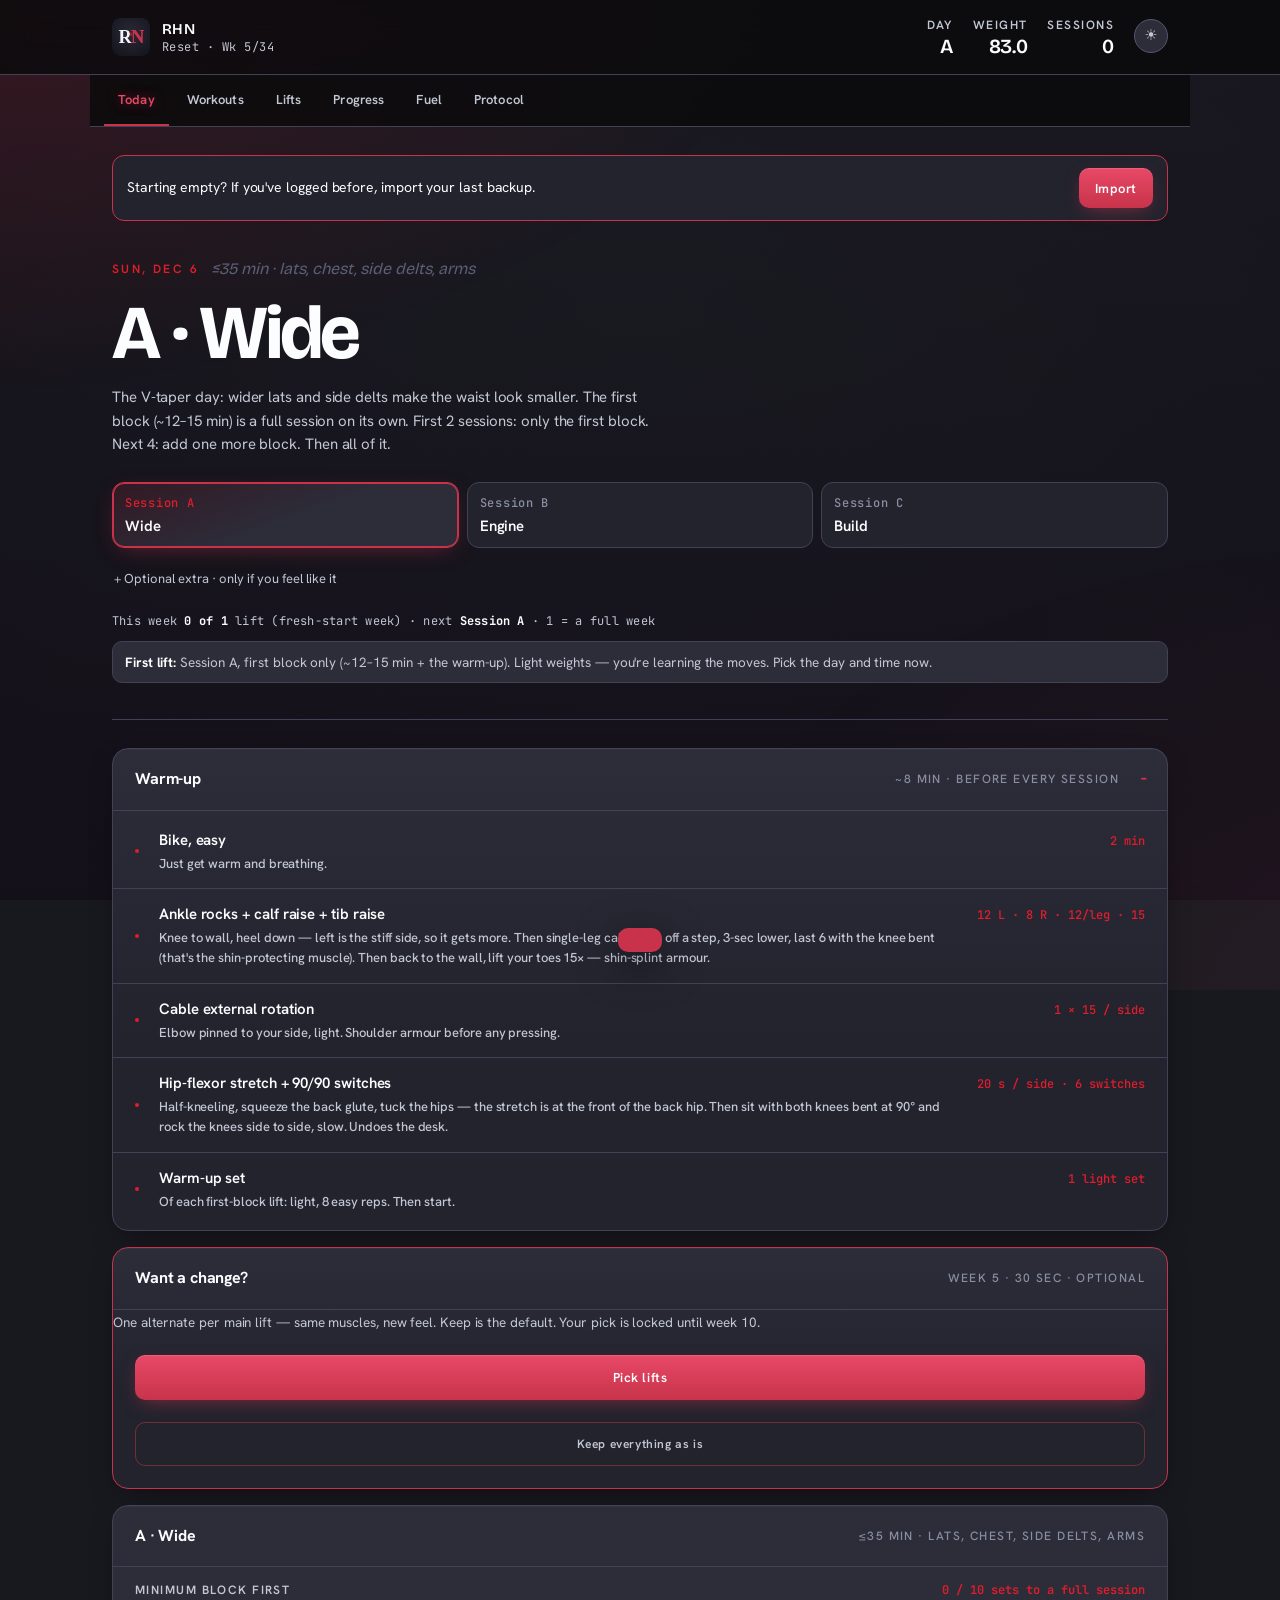
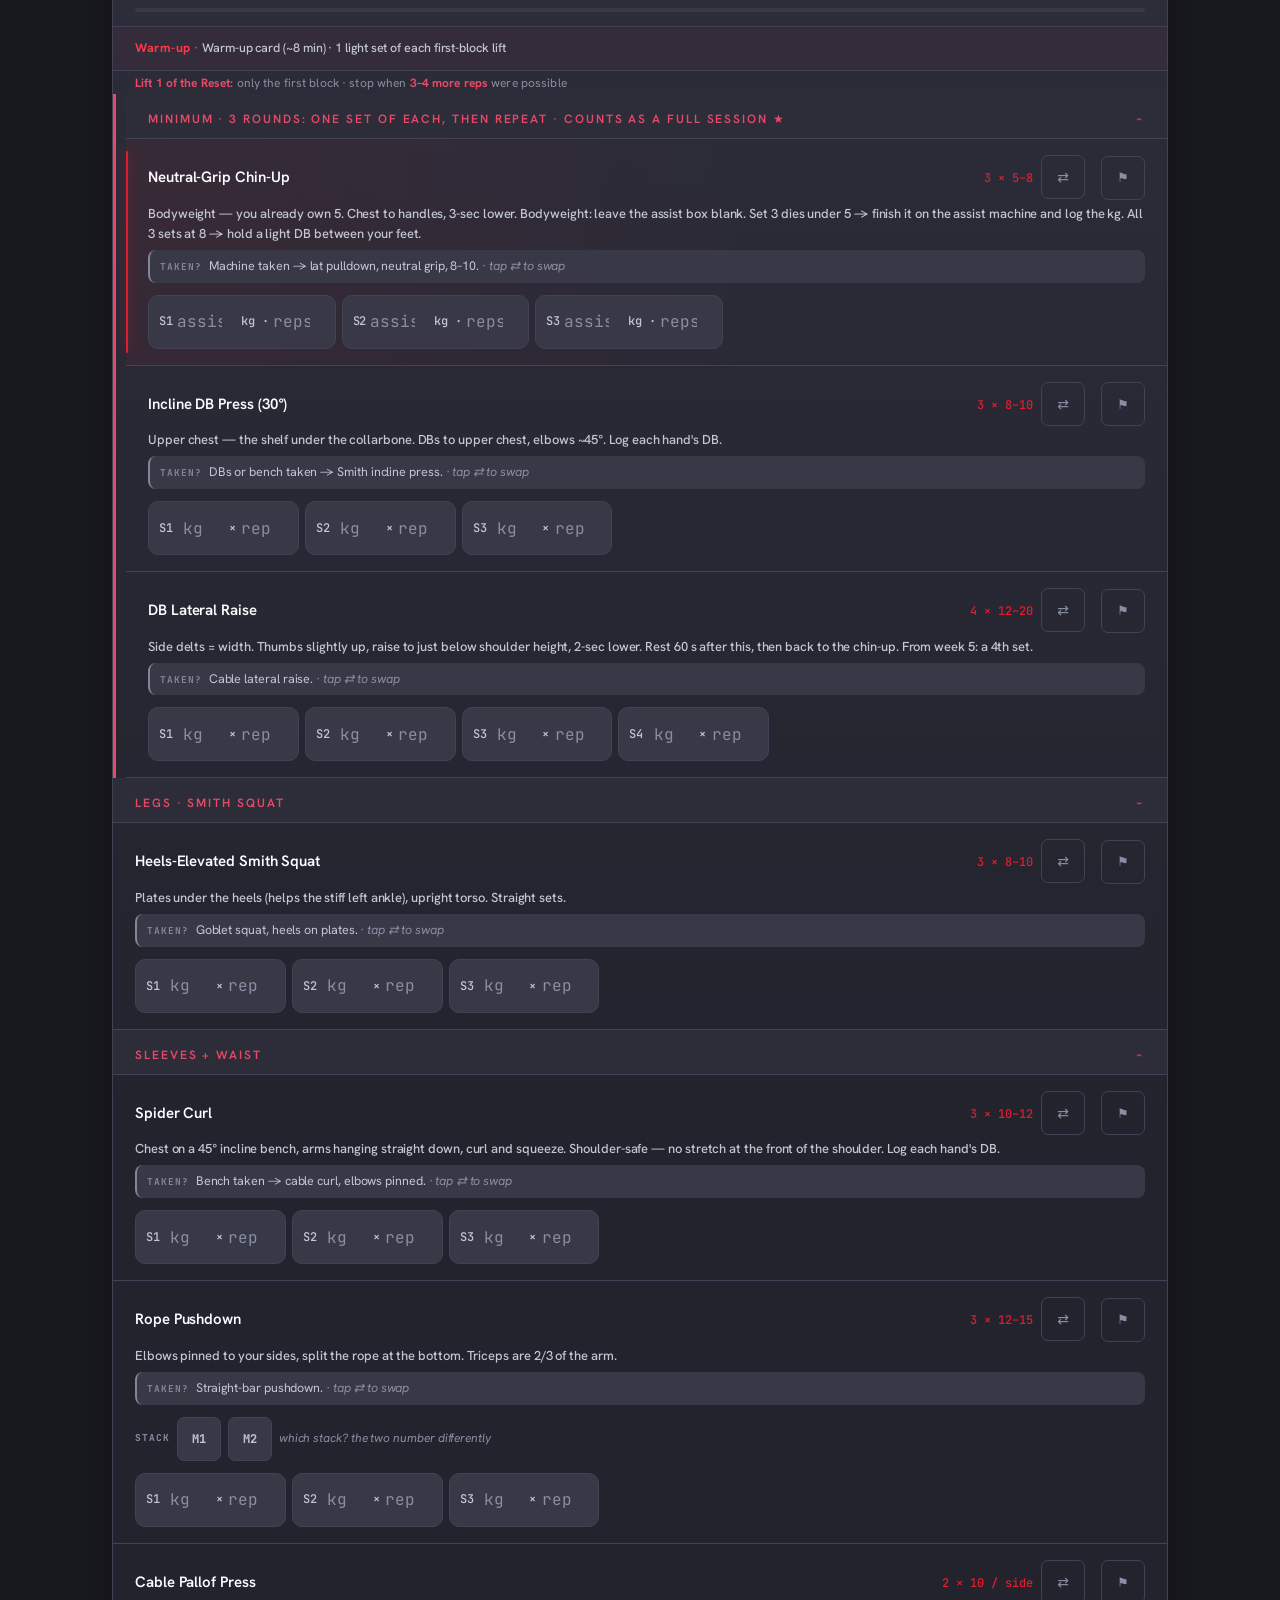
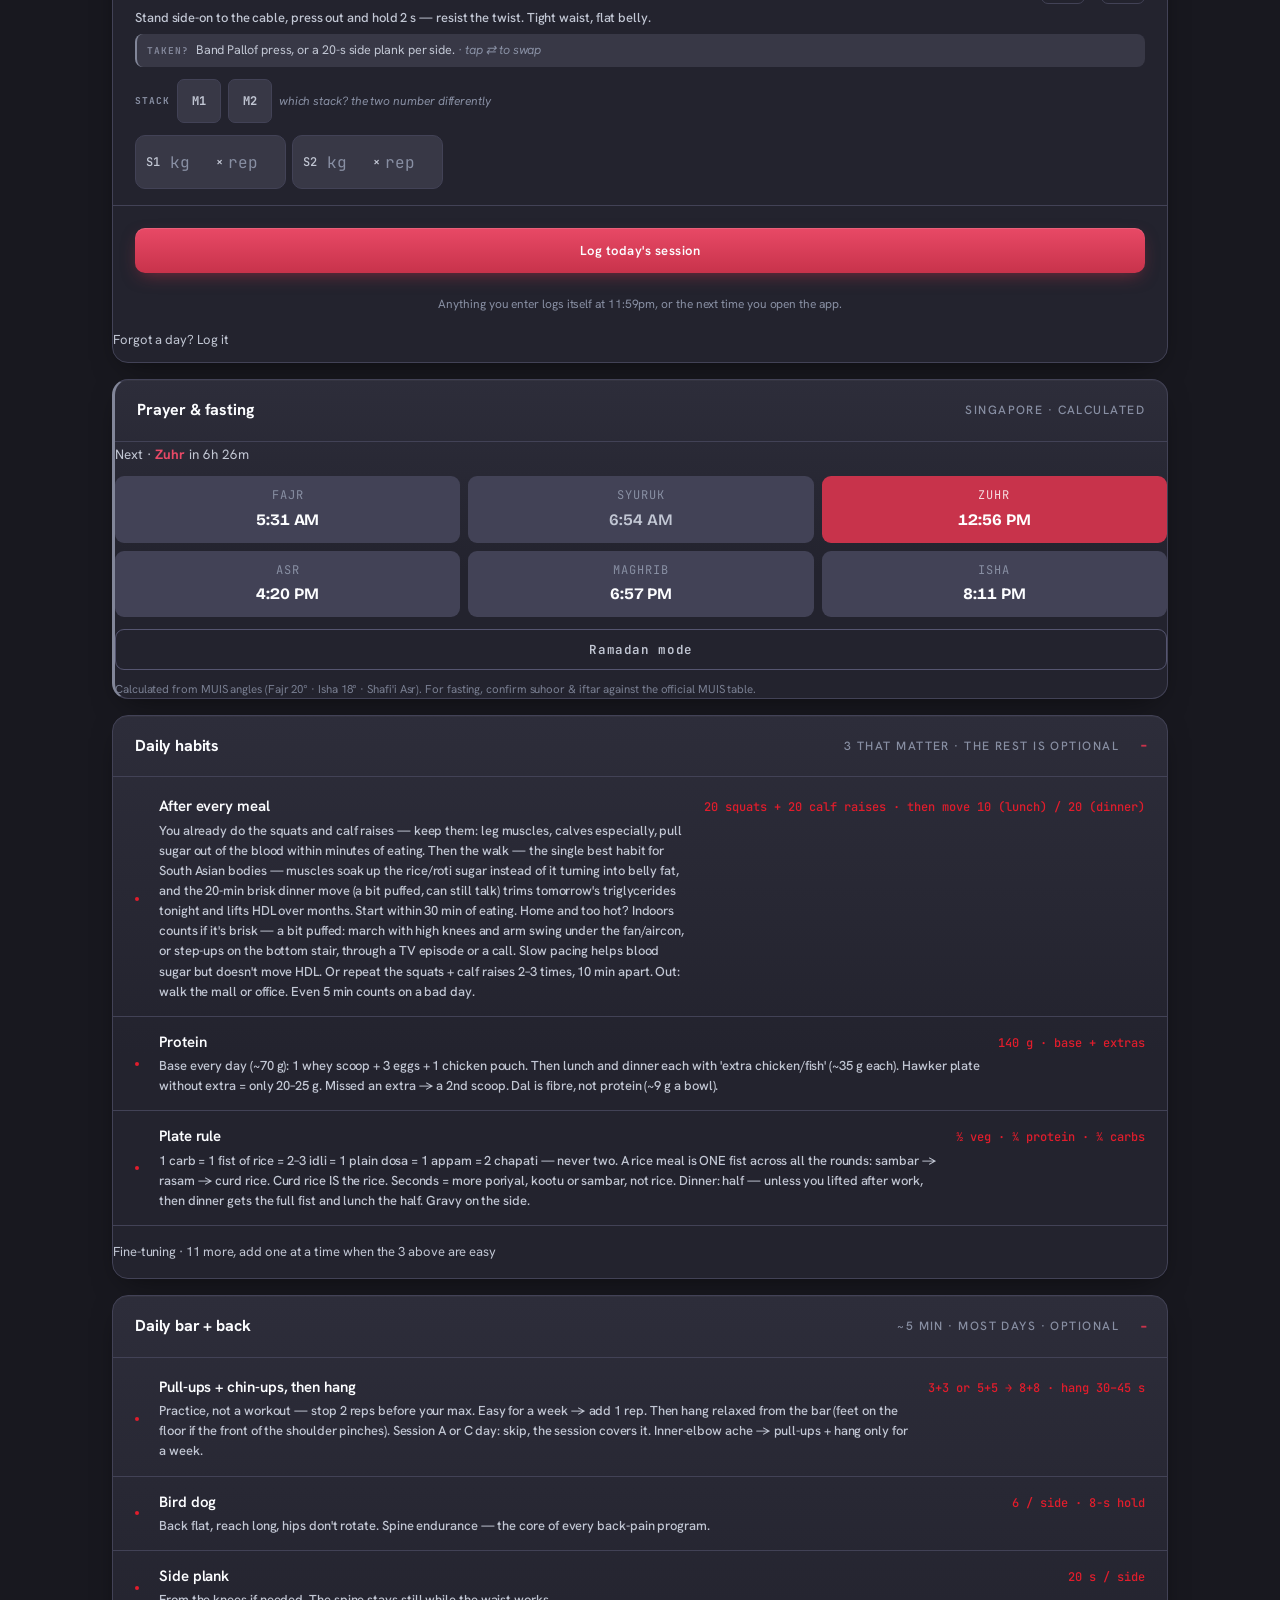
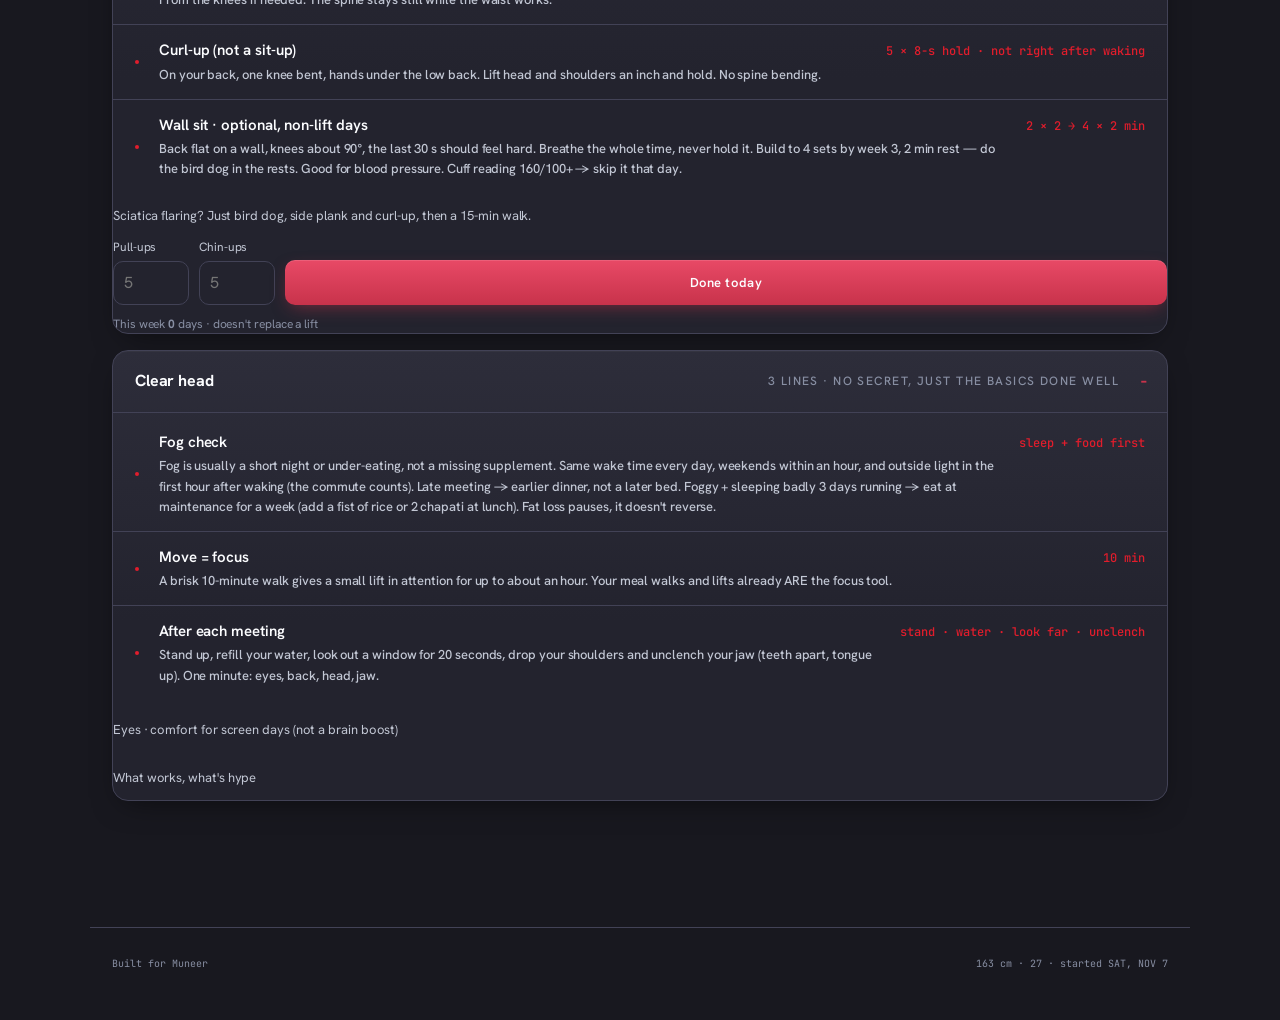
==== index.html @ 3e658482 "Everything open by default, rest timer silent + ±15 fixed, simulated timings - Today: exercise block" ====
<!DOCTYPE html>
<html lang="en">
<head>
<meta charset="UTF-8" />
<meta name="viewport" content="width=device-width, initial-scale=1, viewport-fit=cover" />
<meta http-equiv="Cache-Control" content="no-cache, no-store, must-revalidate" />
<meta http-equiv="Pragma" content="no-cache" />
<meta http-equiv="Expires" content="0" />
<meta name="theme-color" content="#18181F" />
<title>RHN Protocol · Muneer</title>
<link rel="preconnect" href="https://fonts.googleapis.com">
<link rel="preconnect" href="https://fonts.gstatic.com" crossorigin>
<link href="https://fonts.googleapis.com/css2?family=Bricolage+Grotesque:opsz,wght@12..96,400;12..96,500;12..96,600;12..96,700;12..96,800&family=Hanken+Grotesk:wght@400;500;600;700;800&family=JetBrains+Mono:wght@400;500;600&display=swap" rel="stylesheet" media="print" onload="this.media='all'">
<link rel="manifest" href="manifest.webmanifest" />
<link rel="icon" href="icon.svg" type="image/svg+xml" />
<link rel="apple-touch-icon" href="icon.svg" />
<meta name="apple-mobile-web-app-capable" content="yes" />
<meta name="apple-mobile-web-app-status-bar-style" content="black-translucent" />
<meta name="apple-mobile-web-app-title" content="RHN" />
<link rel="stylesheet" href="styles.css?v=62" />
</head>
<body>
<header class="topbar">
  <div class="topbar-inner">
    <div class="logo">
      <img src="icon.svg" alt="RHN" class="logo-icon" />
      <div class="logo-text">
        <span class="logo-mark">RHN Protocol</span>
        <span class="logo-sub">Wk <span id="currentWeek">1</span>/26</span>
      </div>
    </div>
    <div class="header-stats">
      <div class="stat"><span class="stat-label">Day</span><span class="stat-value" id="dayBadge">—</span></div>
      <div class="stat"><span class="stat-label">Weight</span><span class="stat-value" id="weightBadge">83.0</span></div>
      <div class="stat"><span class="stat-label" id="streakLabel">Streak</span><span class="stat-value" id="streakBadge">0</span></div>
      <button class="theme-toggle" id="themeToggle" type="button" aria-label="Toggle light/dark"></button>
    </div>
  </div>
</header>

<nav class="tabs">
  <button class="tab active" data-tab="today">Today</button>
  <button class="tab" data-tab="workouts">Workouts</button>
  <button class="tab" data-tab="lifts">Lifts</button>
  <button class="tab" data-tab="progress">Progress</button>
  <button class="tab" data-tab="nutrition">Fuel</button>
  <button class="tab" data-tab="protocol">Protocol</button>
</nav>

<main id="app">
  <!-- TODAY -->
  <section class="view active" id="view-today">
    <div class="mode-banner" id="modeBanner" hidden></div>
    <div class="backup-banner" id="backupBanner" hidden>
      <span class="backup-banner-text" id="backupBannerText">No backup this week — your logs live only on this phone.</span>
      <button type="button" class="btn-primary backup-banner-btn" id="backupBannerBtn">Export</button>
    </div>
    <div class="program-switcher">
      <button class="prog-btn" data-program="reset" title="Reset · 2 lifts a week · waist 94 → 82">Reset</button>
      <button class="prog-btn active" data-program="rhn" title="RHN Protocol · 16-week recomp">RHN</button>
      <button class="prog-btn" data-program="oman" title="Oman prep · 5-week mountain training">Oman</button>
    </div>
    <div class="hero">
      <div class="hero-meta">
        <span class="hero-eyebrow" id="todayDate">--</span>
        <span class="hero-tag" id="todayTag">Show up</span>
      </div>
      <h1 class="hero-title" id="todayTitle">Today's session</h1>
      <p class="hero-sub" id="todaySub">Pick what fits your week. Don't stack delts back-to-back.</p>
      <div class="day-picker" id="dayPicker"></div>
      <div class="week-status" id="weekStatus"></div>
      <div class="escape-links">
        <button class="mvs-link" id="mvsLink">Gym packed or wrecked? Log a 20-min minimum session →</button>
        <button class="mvs-link spidey-link" id="spideyLink">🕷 No gym or wiped out? Do the Spidey session →</button>
      </div>
    </div>

    <section class="card readiness-card" id="readinessCard" hidden></section>

    <section class="card card-collapsible">
      <header class="card-header">
        <h2><span class="num">01</span>Warm-up</h2>
        <span class="card-meta">~8 min · before every session</span>
        <span class="card-toggle" aria-hidden="true"></span>
      </header>
      <div id="ritualList" class="info-list"></div>
    </section>

    <section class="card card-collapsible collapsed">
      <header class="card-header">
        <h2><span class="num">01b</span>Mobility reset</h2>
        <span class="card-meta">Optional · when you have 5 min</span>
        <span class="card-toggle" aria-hidden="true"></span>
      </header>
      <div id="resetList" class="info-list"></div>
    </section>

    <section class="card" id="workoutCard" hidden>
      <header class="card-header">
        <h2><span class="num">02</span><span id="workoutTitle">Session</span></h2>
        <span class="card-meta" id="workoutSubtitle"></span>
      </header>
      <div class="session-progress" id="sessionProgress" hidden>
        <div class="session-progress-row">
          <span class="session-progress-label" id="sessionProgressLabel">Today</span>
          <span class="session-progress-stat" id="sessionProgressStat">0 / 0</span>
        </div>
        <div class="session-progress-bar"><div class="session-progress-fill" id="sessionProgressFill" style="width:0%"></div></div>
      </div>
      <div class="workout-warmup" id="workoutWarmup" hidden></div>
      <div class="workout-gated-note" id="workoutGatedNote" hidden></div>
      <div class="workout-cue">Working sets · stop <strong>1–2 reps shy of failure</strong> · slow 3-sec lower on isolation</div>
      <div id="exerciseList" class="exercises"></div>
      <button class="btn-primary" id="finishWorkoutBtn">Log today's session</button>
      <div class="autolog-note">Anything you enter logs itself at 11:59pm, or the next time you open the app.</div>
      <details class="finetune backfill"><summary>Forgot a day? Log it</summary>
        <div class="db-log">
          <label>Date<input type="date" id="backfillDate"></label>
          <button type="button" class="btn-secondary" id="backfillBtn">Log this session for that day</button>
        </div>
      </details>
      <button class="btn-ghost" id="clearTodayBtn" hidden>Clear today's log for this workout</button>
    </section>

    <section class="card card-collapsible">
      <header class="card-header">
        <h2><span class="num">03</span>Stamina protocol</h2>
        <span class="card-meta">2 min AM · 4 min PM</span>
        <span class="card-toggle" aria-hidden="true"></span>
      </header>
      <div id="staminaList" class="info-list"></div>
    </section>

    <section class="card card-collapsible">
      <header class="card-header">
        <h2><span class="num">04</span>Daily non-negotiables</h2>
        <span class="card-meta">Every day</span>
        <span class="card-toggle" aria-hidden="true"></span>
      </header>
      <div id="dailyList" class="info-list"></div>
    </section>

    <section class="card card-collapsible collapsed">
      <header class="card-header">
        <h2><span class="num">05</span>Office day · covert</h2>
        <span class="card-meta">Invisible · toilet trips + desk</span>
        <span class="card-toggle" aria-hidden="true"></span>
      </header>
      <div class="office-rotator" id="officeRotator"></div>
      <div class="block-title">Toilet-trip stations · one per trip</div>
      <div id="officeTripList" class="info-list"></div>
      <div class="block-title">Invisible at the desk</div>
      <div id="officeDeskList" class="info-list"></div>
    </section>

    <section class="card prayer-card" id="prayerCard"></section>
  </section>

  <!-- WORKOUTS -->
  <section class="view" id="view-workouts">
    <div class="hero">
      <span class="hero-eyebrow">Four sessions</span>
      <h1 class="hero-title">The split</h1>
      <p class="hero-sub">Don't train the same group two days in a row. Alternate upper / lower. Miss a day, skip it.</p>
    </div>
    <section class="card">
      <header class="card-header">
        <h2><span class="num">+</span>Plate calculator</h2>
        <span class="card-meta">Per side · kg plates</span>
      </header>
      <div class="plate-input">
        <input type="number" step="2.5" id="plateTarget" placeholder="60" inputmode="decimal" />
        <span class="unit">kg total</span>
        <select id="plateBar">
          <option value="20">20 bar</option>
          <option value="15">15 bar</option>
          <option value="10">10 bar</option>
          <option value="0">no bar (×2)</option>
        </select>
      </div>
      <div class="plate-result" id="plateResult"></div>
    </section>
    <div id="workoutsAll"></div>
  </section>

  <!-- LIFTS · progression analysis -->
  <section class="view" id="view-lifts">
    <div class="hero">
      <span class="hero-eyebrow">Progression</span>
      <h1 class="hero-title">Lifts</h1>
      <p class="hero-sub">Every exercise you've logged — first session vs now, trend, and best ever.</p>
    </div>

    <section class="card">
      <header class="card-header">
        <h2><span class="num">01</span>Overview</h2>
        <span class="card-meta">All time</span>
      </header>
      <div class="targets" id="liftsOverview"></div>
    </section>

    <section class="card">
      <header class="card-header">
        <h2><span class="num">02</span>Exercise progression</h2>
        <span class="card-meta">Tap to expand</span>
      </header>
      <div id="liftsList"></div>
    </section>
  </section>

  <!-- PROGRESS -->
  <section class="view" id="view-progress">
    <div class="hero">
      <span class="hero-eyebrow">The arc</span>
      <h1 class="hero-title">Trajectory</h1>
      <p class="hero-sub">Waist 94 → 82 · ~0.4–0.5 kg a week · Ramadan = hold · Trust the average, not the day.</p>
    </div>

    <section class="card coach-card">
      <header class="card-header">
        <h2>Coach review</h2>
        <span class="card-meta">for Claude</span>
      </header>
      <p class="coach-note">Tap to copy a readable summary of your training — progression, adherence, weight &amp; waist trends — plus the raw data. Paste it into the chat and I'll read it like your coach and tell you what to change.</p>
      <button class="btn-primary" id="coachCopyBtn">Copy my training data</button>
    </section>

    <section class="card">
      <header class="card-header">
        <h2><span class="num">01</span>Weight log</h2>
        <span class="card-meta">Daily · morning</span>
      </header>
      <div class="weight-input">
        <input type="number" step="0.1" id="weightInput" placeholder="83.0" />
        <span class="unit">kg</span>
        <button class="btn-primary" id="logWeightBtn">Log</button>
      </div>
      <div class="chart" id="weightChart"></div>
      <div class="progress-stats" id="weightStats"></div>
      <p class="stat-note" id="weightNote"></p>
    </section>

    <section class="card forecast-card" id="forecastCard" hidden></section>

    <section class="card patterns-card" id="patternsCard" hidden></section>

    <section class="card">
      <header class="card-header">
        <h2><span class="num">02</span>Waist log</h2>
        <span class="card-meta">Every 2nd Saturday · navel, relaxed · target ≤ 82</span>
      </header>
      <div class="weight-input">
        <input type="number" step="0.1" id="waistInput" placeholder="cm" />
        <span class="unit">cm</span>
        <button class="btn-primary" id="logWaistBtn">Log</button>
      </div>
      <div class="weight-input">
        <input type="number" step="0.1" id="shoulderInput" placeholder="shoulders" />
        <input type="number" step="0.1" id="armInput" placeholder="arm, flexed" />
        <span class="unit">cm · every 4 wks</span>
        <button class="btn-secondary" id="logShoulderBtn">Log</button>
      </div>
      <div class="chart chart-short" id="waistChart"></div>
      <div class="progress-stats" id="waistStats"></div>
    </section>

    <section class="card card-collapsible collapsed" id="markersCard">
      <header class="card-header">
        <h2><span class="num">03</span>Under the hood</h2>
        <span class="card-meta">Bloods + BP · stays on this phone</span>
        <span class="card-toggle" aria-hidden="true"></span>
      </header>
      <div id="markersList" class="info-list"></div>
    </section>


    <section class="card">
      <header class="card-header">
        <h2><span class="num">04</span>Week map</h2>
        <span class="card-meta" id="weekMapMeta">16 weeks</span>
      </header>
      <div class="week-grid" id="weekGrid"></div>
      <div class="week-legend" id="weekMapLegend"></div>
    </section>

    <section class="card">
      <header class="card-header">
        <h2><span class="num">05</span>Weekly log</h2>
        <span class="card-meta">Days hit vs missed</span>
      </header>
      <div id="weeklyLog" class="weekly-log"></div>
    </section>

    <section class="card">
      <header class="card-header">
        <h2><span class="num">06</span>Session history</h2>
        <span class="card-meta">Recent</span>
      </header>
      <div id="sessionHistory" class="history"></div>
    </section>

    <section class="card">
      <header class="card-header">
        <h2><span class="num">07</span>Mobility milestones</h2>
        <span class="card-meta">Re-test every 4 weeks</span>
      </header>
      <div id="mobilityList"></div>
    </section>

    <section class="card">
      <header class="card-header">
        <h2><span class="num">08</span>Timeline</h2>
        <span class="card-meta">What to expect</span>
      </header>
      <div class="phases" id="phases"></div>
    </section>
  </section>

  <!-- NUTRITION -->
  <section class="view" id="view-nutrition">
    <div class="hero">
      <span class="hero-eyebrow">Fuel</span>
      <h1 class="hero-title">Eat the work</h1>
      <p class="hero-sub">80% of the result is here. Protein and vegetables first. Rice last.</p>
    </div>

    <section class="card">
      <header class="card-header">
        <h2><span class="num">01</span>Daily targets</h2>
        <span class="card-meta">Non-negotiable</span>
      </header>
      <div class="targets" id="targetsGrid"></div>
    </section>

    <section class="card" id="trailCard">
      <header class="card-header">
        <h2><span class="num">⛰</span>Trail fuel · Oman</h2>
        <span class="card-meta">Practise it on every long hike</span>
      </header>
      <div id="trailList"></div>
    </section>

    <section class="card">
      <header class="card-header">
        <h2><span class="num">02</span>Protein builders</h2>
        <span class="card-meta">140 g · whey + 3 eggs + chicken daily</span>
      </header>
      <div id="proteinList" class="rows"></div>
    </section>

    <section class="card card-collapsible">
      <header class="card-header">
        <h2>Supplements · when to take them</h2>
        <span class="card-meta">3 moments a day · tied to meals you already eat</span>
        <span class="card-toggle" aria-hidden="true"></span>
      </header>
      <div id="supplementList" class="info-list"></div>
    </section>

    <section class="card">
      <header class="card-header">
        <h2><span class="num">03</span>Go-to meals</h2>
        <span class="card-meta">Hawker · halal</span>
      </header>
      <div id="goToList" class="rows"></div>
    </section>

    <section class="card">
      <header class="card-header">
        <h2><span class="num">04</span>Limit</h2>
        <span class="card-meta">You decide the weekly average</span>
      </header>
      <div id="limitList" class="rows"></div>
    </section>
  </section>

  <!-- PROTOCOL -->
  <section class="view" id="view-protocol">
    <div class="hero">
      <span class="hero-eyebrow">Rules of engagement</span>
      <h1 class="hero-title">Protocol</h1>
      <p class="hero-sub">Read these on the bad days.</p>
    </div>

    <section class="card">
      <header class="card-header">
        <h2><span class="num">01</span>Execution rules</h2>
        <span class="card-meta">Non-negotiable</span>
      </header>
      <div id="executionRules" class="rules"></div>
    </section>

    <section class="card">
      <header class="card-header">
        <h2>Pain fixes</h2>
        <span class="card-meta">What fixes each one · what to do on a bad day</span>
      </header>
      <div id="painList" class="rules"></div>
    </section>

    <section class="card">
      <header class="card-header">
        <h2><span class="num">02</span>South Asian realities</h2>
        <span class="card-meta">Program is built for this</span>
      </header>
      <div id="geneticsList" class="rules"></div>
    </section>

    <section class="card">
      <header class="card-header">
        <h2><span class="num">03</span>Virility · real levers</h2>
        <span class="card-meta">Ranked</span>
      </header>
      <div id="virilityList" class="rules"></div>
    </section>

    <section class="card">
      <header class="card-header">
        <h2><span class="num">04</span>Progression system</h2>
        <span class="card-meta">Double progression</span>
      </header>
      <div id="progressionList" class="rules"></div>
    </section>

    <section class="card">
      <header class="card-header">
        <h2><span class="num">05</span>Maintain mode</h2>
        <span class="card-meta">Travel · illness · busy season</span>
      </header>
      <p class="warn">Pauses the block clock so the weeks don't drift, freezes the streak, swaps in a bodyweight circuit, and stops the deficit nagging. Resume any time — the block picks up exactly where you left it.</p>
      <div id="maintainStatus" class="info-list"></div>
      <button class="btn-primary" id="maintainToggleBtn">Pause block</button>
    </section>

    <section class="card">
      <header class="card-header">
        <h2><span class="num">06</span>Quarterly review</h2>
        <span class="card-meta">90 min · once per season</span>
      </header>
      <div class="rules">
        <div class="rule"><div class="rule-num">01</div><div class="rule-body">Re-test: weight trend, waist, one lift PR, resting heart rate, mobility.</div></div>
        <div class="rule"><div class="rule-num">02</div><div class="rule-body">Re-read your muhasabah notes — what patterns keep showing up?</div></div>
        <div class="rule"><div class="rule-num">03</div><div class="rule-body">One question per pillar: keep, fix, or kill?</div></div>
        <div class="rule"><div class="rule-num">04</div><div class="rule-body">Set ONE focus for next quarter. Upgrading twelve things at once is how ambitious people upgrade nothing.</div></div>
      </div>
    </section>

    <section class="card">
      <header class="card-header">
        <h2><span class="num">07</span>Data backup</h2>
        <span class="card-meta">Your logs live on this phone only</span>
      </header>
      <p class="warn">Export a backup after good weeks. If the browser ever clears storage, import brings everything back.</p>
      <button class="btn-primary" id="exportBtn">Export backup</button>
      <button class="btn-secondary" id="importBtn">Import backup</button>
      <input type="file" id="importFile" accept="application/json,.json" hidden />
    </section>

    <section class="card danger-zone">
      <header class="card-header">
        <h2><span class="num">08</span>Restart · Reset</h2>
        <span class="card-meta">Two very different buttons</span>
      </header>
      <p class="warn">Had a lapse? Restart the block clock and keep every log you've ever made. Reset is the nuclear option — it wipes everything.</p>
      <button class="btn-secondary" id="restartBlockBtn">Restart block · keep all history</button>
      <button class="btn-ghost" id="resetBtn">Reset all data</button>
    </section>

    <p class="disclaimer-line" id="disclaimerLine"></p>

    <figure class="makers-mark">
      <img src="logo.png" alt="Muneer Ahmed · Ahmed Khaandaan" />
    </figure>
  </section>
</main>

<footer class="footer">
  <span>Built for Muneer</span>
  <span>163 cm · 27 · started <span id="startDate">—</span></span>
</footer>

<div class="rest-bar" id="restBar" hidden>
  <div class="rest-bar-fill" id="restFill"></div>
  <div class="rest-bar-content">
    <span class="rest-bar-label">Rest</span>
    <span class="rest-bar-time" id="restRemaining">0:00</span>
    <button class="rest-bar-adj" id="restMinus">−15</button>
    <button class="rest-bar-adj" id="restPlus">+15</button>
    <button class="rest-bar-skip" id="restSkip">Skip</button>
  </div>
</div>

<div class="toast" id="toast"></div>

<script src="data.js?v=86"></script>
<script src="app.js?v=87"></script>
</body>
</html>
---- styles.css ----
/* RHN Protocol — refined */
:root {
  /* canvas — neutral dark with faint purple lean, not blue */
  --bg: #18181F;
  --bg-1: #23232E;
  --bg-2: #2D2D3A;
  --bg-3: #383846;
  --line: #424256;
  --line-bright: #555570;

  /* text — high contrast so it reads at LOW screen brightness */
  --text: #FCFDFF;
  --text-dim: #C2C7D4;
  --text-faint: #888FA3;

  /* Spider-Verse / Bat Cave neon set */
  --wine: #C8334B;          /* primary · saturated wine, pops on neutral bg */
  --wine-bright: #E84966;
  --wine-dim: #80152B;

  --cobalt: #5A5F75;        /* dim cool slate · only for quiet accents */
  --cobalt-bright: #828699;
  --cobalt-dim: #3A3F50;

  --crimson: #E11D2C;       /* numerals · Miguel O'Hara suit-crimson */
  --crimson-bright: #FF3848;
  --crimson-dim: #9A1422;

  /* legacy pink alias */
  --pink: var(--crimson);
  --pink-bright: var(--crimson-bright);
  --pink-dim: var(--crimson-dim);

  --slate: #5A5E72;         /* secondary · cold cave slate */
  --rust: #FF3838;          /* danger only */

  /* legacy var names */
  --violet: var(--cobalt);
  --violet-bright: var(--cobalt-bright);
  --violet-dim: var(--cobalt-dim);
  --magenta: var(--pink);
  --magenta-bright: var(--pink-bright);
  --magenta-dim: var(--pink-dim);
  --steel: var(--cobalt);
  --steel-dim: var(--cobalt-dim);
  --brass: var(--pink);
  --brass-bright: var(--pink-bright);
  --brass-dim: var(--pink-dim);
  --mauve: var(--cobalt);
  --cream: var(--pink);
  --stone: var(--slate);

  --accent: var(--wine);
  --accent-bright: var(--wine-bright);
  --accent-dim: var(--wine-dim);

  --shadow: 0 12px 40px rgba(0,0,0,0.55);

  /* legacy aliases used by JS */
  --papaya: var(--wine);
  --papaya-bright: var(--wine-bright);
  --papaya-dim: var(--wine-dim);
  --green: var(--mauve);
  --red: var(--rust);
}

/* ===== LIGHT THEME (default) — legible in a bright office, no brightness cranking ===== */
:root.light {
  --bg: #ECEAE3;          /* warm off-white canvas */
  --bg-1: #FFFFFF;        /* card surface — clean white */
  --bg-2: #F4F2EC;        /* subtle raised */
  --bg-3: #E7E4DB;
  --line: #D8D4CA;
  --line-bright: #C2BDB1;

  --text: #1B1B22;        /* near-black ink */
  --text-dim: #6A655C;
  --text-faint: #9C968B;

  --wine: #B02A42;        /* deeper for contrast on light */
  --wine-bright: #C8334B;
  --wine-dim: #8A1F33;

  --cobalt: #5A5F75;
  --cobalt-bright: #474C60;
  --cobalt-dim: #6E7388;

  --crimson: #C81824;
  --crimson-bright: #E11D2C;
  --crimson-dim: #9A1422;

  --shadow: 0 8px 28px rgba(40,30,30,0.12);
}

* { box-sizing: border-box; margin: 0; padding: 0; }

html, body {
  background: var(--bg);
  background-image:
    radial-gradient(125% 105% at 50% 35%, rgba(28,28,36,0.2), rgba(20,16,25,0.6) 65%, rgba(20,16,25,0.95) 100%),
    linear-gradient(180deg, #1C1C24 0%, var(--bg) 38%, #141019 100%);
  background-attachment: fixed;
  color: var(--text);
  font-family: 'Hanken Grotesk', system-ui, -apple-system, sans-serif;
  font-size: 15px;
  line-height: 1.55;
  letter-spacing: -0.005em;
  -webkit-font-smoothing: antialiased;
  -moz-osx-font-smoothing: grayscale;
  min-height: 100vh;
  overflow-x: hidden;
}

/* Halftone dot texture · 2099 / Beyond */
body::before {
  content: '';
  position: fixed;
  inset: 0;
  background-image:
    radial-gradient(rgba(225,29,44,0.05) 1px, transparent 1.4px);
  background-size: 26px 26px;
  pointer-events: none;
  z-index: 0;
  opacity: 0.4;
}
/* Crimson moodlight · the only chromatic wash */
body::after {
  content: '';
  position: fixed;
  inset: -10%;
  background:
    radial-gradient(ellipse 95% 70% at 0% 0%, rgba(225,29,44,0.20), transparent 65%),
    radial-gradient(ellipse 70% 60% at 100% 100%, rgba(160,69,90,0.10), transparent 70%);
  pointer-events: none;
  z-index: 0;
}
/* Light theme: kill the dark moodlight, soften the dots to a faint warm tint */
:root.light body::before { opacity: 0.5; background-image: radial-gradient(rgba(176,42,66,0.06) 1px, transparent 1.4px); }
:root.light body::after {
  background:
    radial-gradient(ellipse 90% 60% at 0% 0%, rgba(176,42,66,0.05), transparent 60%),
    radial-gradient(ellipse 70% 55% at 100% 100%, rgba(160,69,90,0.04), transparent 65%);
}
/* Light theme: flip the hardcoded translucent dark surfaces */
:root.light .topbar { background: rgba(236,234,227,0.88); }
:root.light .tabs { background: rgba(236,234,227,0.88); }
:root.light .rest-bar { background: rgba(255,255,255,0.94); }

/* Theme toggle button in the topbar */
.theme-toggle {
  flex: 0 0 auto;
  width: 34px;
  height: 34px;
  border-radius: 50%;
  border: 1px solid var(--line-bright);
  background: var(--bg-2);
  color: var(--text-dim);
  font-size: 15px;
  line-height: 1;
  display: flex;
  align-items: center;
  justify-content: center;
  transition: background 0.15s, color 0.15s, border-color 0.15s;
}
.theme-toggle:hover { color: var(--wine-bright); border-color: var(--wine); }
.theme-toggle:active { transform: scale(0.94); }

button, input { font-family: inherit; }
button { cursor: pointer; border: none; background: none; color: inherit; }

/* ========== TOPBAR ========== */
.topbar {
  position: sticky;
  top: 0;
  z-index: 50;
  background: rgba(11,11,12,0.85);
  backdrop-filter: blur(16px) saturate(140%);
  -webkit-backdrop-filter: blur(16px) saturate(140%);
  border-bottom: 1px solid var(--line);
}
.topbar-inner {
  max-width: 1100px;
  margin: 0 auto;
  padding: 18px 22px;
  display: flex;
  justify-content: space-between;
  align-items: center;
  gap: 16px;
}
.logo {
  display: flex;
  align-items: center;
  gap: 12px;
  line-height: 1;
}
.logo-icon {
  width: 38px;
  height: 38px;
  display: block;
  border-radius: 8px;
  flex: 0 0 auto;
  background: #0A0A0A;
}
.logo-text {
  display: flex;
  flex-direction: column;
  gap: 4px;
}
.logo-mark {
  font-family: 'Bricolage Grotesque', system-ui, sans-serif;
  font-size: 15px;
  font-weight: 600;
  letter-spacing: 0.02em;
  color: var(--text);
  font-variation-settings: "opsz" 24;
}
.logo-sub {
  font-family: 'JetBrains Mono', monospace;
  font-size: 10px;
  color: var(--text-dim);
  letter-spacing: 0.04em;
  font-weight: 400;
}

/* Maker's mark — Ahmed Khaandaan logo, bottom of Protocol tab only */
.makers-mark {
  display: flex;
  justify-content: center;
  margin: 32px 0 8px;
  padding: 0;
}
.makers-mark img {
  display: block;
  width: 100%;
  max-width: 480px;
  height: auto;
  border-radius: 10px;
  opacity: 0.85;
  transition: opacity 0.2s ease;
}
.makers-mark img:hover { opacity: 1; }
.header-stats { display: flex; gap: 20px; }
.stat {
  display: flex;
  flex-direction: column;
  align-items: flex-end;
  line-height: 1;
}
.stat-label {
  font-family: 'Hanken Grotesk', system-ui, sans-serif;
  font-size: 9px;
  font-weight: 600;
  letter-spacing: 0.12em;
  color: var(--text-dim);
  text-transform: uppercase;
  margin-bottom: 5px;
}
.stat-value {
  font-family: 'Bricolage Grotesque', system-ui, sans-serif;
  font-size: 20px;
  font-weight: 600;
  letter-spacing: -0.015em;
  color: var(--text);
  font-variation-settings: "opsz" 36;
}
.stat:last-child .stat-value { color: var(--crimson); }
.stat:nth-child(2) .stat-value { color: var(--text); }

/* ========== TABS ========== */
.tabs {
  position: sticky;
  top: 67px;
  z-index: 40;
  display: flex;
  gap: 4px;
  max-width: 1100px;
  margin: 0 auto;
  padding: 0 14px;
  background: rgba(11,11,12,0.85);
  backdrop-filter: blur(16px);
  -webkit-backdrop-filter: blur(16px);
  border-bottom: 1px solid var(--line);
  overflow-x: auto;
  scrollbar-width: none;
}
.tabs::-webkit-scrollbar { display: none; }
.tab {
  flex: 0 0 auto;
  padding: 16px 14px;
  font-family: 'Hanken Grotesk', system-ui, sans-serif;
  font-weight: 600;
  font-size: 13px;
  letter-spacing: 0.01em;
  color: var(--text-dim);
  border-bottom: 2px solid transparent;
  transition: color 0.2s ease, border-color 0.2s ease;
  white-space: nowrap;
  text-transform: capitalize;
}
.tab:hover { color: var(--text); }
.tab.active {
  color: var(--wine-bright);
  border-bottom-color: var(--wine);
  text-shadow: 0 0 12px rgba(224,58,96,0.5);
}

/* ========== MAIN ========== */
main {
  position: relative;
  z-index: 1;
  max-width: 1100px;
  margin: 0 auto;
  padding: 28px 22px 110px;
}
.view { display: none; }
.view.active { display: block; animation: fadeIn 0.3s ease-out; }
@keyframes fadeIn {
  from { opacity: 0; transform: translateY(6px); }
  to { opacity: 1; transform: translateY(0); }
}

/* ========== PROGRAM SWITCHER ========== */
.program-switcher {
  display: flex;
  gap: 8px;
  margin-bottom: 20px;
  justify-content: center;
}
.prog-btn {
  background: var(--bg-2);
  border: 1px solid var(--line);
  color: var(--text-dim);
  padding: 8px 16px;
  border-radius: 8px;
  font-size: 13px;
  font-weight: 600;
  cursor: pointer;
  transition: all 0.18s;
  text-transform: uppercase;
  letter-spacing: 0.08em;
}
.prog-btn:hover {
  border-color: var(--line-bright);
  background: var(--bg-3);
}
.prog-btn.active {
  background: linear-gradient(160deg, rgba(200,51,75,0.2) 0%, var(--bg-2) 55%);
  border-color: var(--wine);
  color: var(--wine-bright);
  box-shadow: 0 4px 12px -4px rgba(200,51,75,0.4);
}

/* ========== HERO ========== */
.hero {
  padding: 24px 0 36px;
  margin-bottom: 28px;
  border-bottom: 1px solid var(--line);
}
.hero-meta {
  display: flex;
  gap: 12px;
  align-items: center;
  margin-bottom: 14px;
}
.hero-eyebrow {
  font-family: 'Hanken Grotesk', system-ui, sans-serif;
  font-size: 11px;
  font-weight: 600;
  letter-spacing: 0.2em;
  color: var(--cream);
  text-transform: uppercase;
}
.hero-tag {
  font-family: 'Bricolage Grotesque', system-ui, sans-serif;
  font-style: italic;
  font-weight: 400;
  font-size: 16px;
  color: var(--mauve);
  letter-spacing: 0;
  font-variation-settings: "opsz" 18;
}
.hero-title {
  font-family: 'Bricolage Grotesque', system-ui, sans-serif;
  font-weight: 700;
  font-size: clamp(40px, 7.6vw, 76px);
  line-height: 0.98;
  letter-spacing: -0.035em;
  color: var(--text);
  text-transform: none;
  margin-bottom: 16px;
  font-variation-settings: "opsz" 96;
  text-wrap: balance;
}
.hero-sub {
  color: var(--text-dim);
  max-width: 560px;
  font-size: 15px;
  line-height: 1.55;
  font-weight: 400;
}

/* ========== DAY PICKER ========== */
.day-picker {
  display: grid;
  grid-template-columns: repeat(auto-fill, minmax(150px, 1fr));
  gap: 8px;
  margin-top: 26px;
}
.day-pill {
  position: relative;
  background: var(--bg-1);
  border: 1px solid var(--line);
  border-radius: 12px;
  padding: 14px 16px;
  text-align: left;
  transition: border-color 0.18s, background 0.18s, transform 0.18s;
}
.day-pill:hover {
  border-color: var(--line-bright);
  background: var(--bg-2);
  transform: translateY(-1px);
}
.day-pill.active {
  background: linear-gradient(160deg, rgba(200,51,75,0.16) 0%, var(--bg-2) 55%);
  border-color: var(--wine);
  box-shadow: inset 0 0 0 1px var(--wine), 0 6px 22px -8px rgba(200,51,75,0.5);
}
.day-pill.active .day-pill-num { color: var(--cream); }
.day-pill-num {
  font-family: 'JetBrains Mono', monospace;
  font-size: 10px;
  color: var(--stone);
  letter-spacing: 0.06em;
  font-weight: 500;
}
.day-pill-name {
  font-family: 'Hanken Grotesk', system-ui, sans-serif;
  font-weight: 600;
  font-size: 15px;
  letter-spacing: -0.005em;
  margin-top: 6px;
  line-height: 1.2;
  color: var(--text);
  text-transform: none;
}
/* Done-this-week + next-up markers on the day pills */
.day-pill.done { border-color: var(--wine); background: rgba(200,51,75,0.06); }
.day-pill.done .day-pill-name { color: var(--text-dim); }
.day-pill-check {
  display: inline-block; margin-left: 6px; color: var(--wine-bright); font-weight: 700;
}
.day-pill.next:not(.active) { border-color: var(--line-bright); box-shadow: inset 0 0 0 1px var(--line-bright); }
.day-pill.next .day-pill-num::after {
  content: 'NEXT'; margin-left: 6px; font-size: 8.5px; letter-spacing: 0.1em;
  color: var(--wine-bright); font-weight: 700;
}

/* "This week" status line under the picker */
.week-status {
  margin-top: 12px; font-family: 'JetBrains Mono', monospace; font-size: 12px;
  color: var(--text-dim); letter-spacing: 0.02em;
}
.week-status strong { color: var(--text); font-weight: 700; }

/* Weekly log — days hit vs missed, per program week */
.weekly-log { display: flex; flex-direction: column; }
.wl-row {
  display: flex; align-items: center; gap: 12px;
  padding: 11px 0; border-bottom: 1px solid var(--line);
}
.wl-row:last-child { border-bottom: none; }
.wl-wk { flex: 0 0 96px; font-size: 13px; font-weight: 600; color: var(--text-dim); }
.wl-days { display: flex; gap: 6px; flex: 1; }
.wl-day {
  width: 26px; height: 26px; border-radius: 7px;
  display: flex; align-items: center; justify-content: center;
  font-family: 'JetBrains Mono', monospace; font-size: 12px; font-weight: 600;
}
.wl-day.hit { background: var(--wine); color: #fff; }
.wl-day.miss { background: transparent; border: 1px solid var(--line-bright); color: var(--text-faint); }
.wl-count {
  flex: 0 0 auto; font-family: 'JetBrains Mono', monospace; font-size: 12.5px;
  font-weight: 700; color: var(--text-dim); min-width: 32px; text-align: right;
}
.wl-count.full { color: var(--wine-bright); }
.wl-count.zero { color: var(--text-faint); }

/* ========== CARD ========== */
.card {
  background: linear-gradient(180deg, var(--bg-2) 0%, var(--bg-1) 60%);
  border: 1px solid var(--line);
  border-radius: 16px;
  margin-bottom: 16px;
  overflow: hidden;
  box-shadow: 0 1px 0 rgba(255,255,255,0.03) inset, 0 10px 30px -12px rgba(0,0,0,0.6);
}
.card-header {
  display: flex;
  justify-content: space-between;
  align-items: center;
  padding: 18px 22px;
  border-bottom: 1px solid var(--line);
  gap: 12px;
}
.card-header h2 {
  font-family: 'Hanken Grotesk', system-ui, sans-serif;
  font-size: 16px;
  font-weight: 700;
  letter-spacing: -0.01em;
  color: var(--text);
  display: flex;
  align-items: center;
  gap: 12px;
  text-transform: none;
}
.card-header h2 .num {
  font-family: 'JetBrains Mono', monospace;
  font-size: 10px;
  color: var(--cream);
  letter-spacing: 0.05em;
  font-weight: 500;
  background: rgba(225,29,44,0.14);
  padding: 3px 7px;
  border-radius: 4px;
}
.card-meta {
  font-family: 'Hanken Grotesk', system-ui, sans-serif;
  font-size: 10px;
  font-weight: 500;
  color: var(--text-faint);
  letter-spacing: 0.12em;
  text-align: right;
  text-transform: uppercase;
}

/* ========== CHECKLIST ========== */
.checklist { padding: 4px 0; }
.check-item {
  display: flex;
  align-items: center;
  gap: 14px;
  padding: 14px 22px;
  border-bottom: 1px solid var(--line);
  cursor: pointer;
  transition: background 0.15s;
}
.check-item:last-child { border-bottom: none; }
.check-item:hover { background: var(--bg-2); }
.check-item.done { opacity: 0.42; }
.check-item.done .check-name { text-decoration: line-through; text-decoration-color: var(--text-faint); }
.check-box {
  flex: 0 0 auto;
  width: 18px;
  height: 18px;
  border: 1.5px solid var(--line-bright);
  background: transparent;
  border-radius: 5px;
  display: flex;
  align-items: center;
  justify-content: center;
  transition: all 0.18s;
}
.check-item.done .check-box {
  background: var(--wine-bright);
  border-color: var(--wine-bright);
}
.check-item.done .check-box::after {
  content: '✓';
  color: var(--bg);
  font-weight: 800;
  font-size: 12px;
  line-height: 1;
}
.check-body { flex: 1; min-width: 0; }
.check-name {
  font-weight: 500;
  font-size: 15px;
  letter-spacing: -0.01em;
  color: var(--text);
}
.check-note {
  font-size: 13px;
  color: var(--text-dim);
  margin-top: 2px;
  font-weight: 500;
  letter-spacing: 0;
}
.check-spec {
  flex: 0 0 auto;
  font-family: 'JetBrains Mono', monospace;
  font-size: 11px;
  color: var(--cream);
  letter-spacing: 0;
  text-align: right;
  white-space: nowrap;
  font-weight: 500;
}

/* ========== INFO LIST (non-interactive) ========== */
.info-list { padding: 4px 0; }
.info-row {
  display: flex;
  align-items: baseline;
  gap: 14px;
  padding: 14px 22px;
  border-bottom: 1px solid var(--line);
}
.info-row:last-child { border-bottom: none; }
.info-row::before {
  content: '';
  flex: 0 0 auto;
  width: 4px;
  height: 4px;
  border-radius: 50%;
  background: var(--crimson);
  margin-right: 6px;
  align-self: center;
}
.info-body { flex: 1; min-width: 0; }
.info-name {
  font-weight: 600;
  font-size: 15px;
  letter-spacing: -0.005em;
  color: var(--text);
}
.info-note {
  font-size: 13px;
  color: var(--text-dim);
  margin-top: 2px;
  font-weight: 500;
}
.info-spec {
  flex: 0 0 auto;
  font-family: 'JetBrains Mono', monospace;
  font-size: 11px;
  color: var(--crimson);
  letter-spacing: 0;
  text-align: right;
  white-space: nowrap;
  font-weight: 500;
}

/* ========== MULTISTAGE SETS (supersets / drop sets) ========== */
.ms-sets {
  margin-top: 12px;
  display: flex;
  flex-direction: column;
  gap: 10px;
}
.ms-set {
  background: var(--bg-2);
  border: 1px solid var(--line);
  border-radius: 10px;
  padding: 12px 14px;
  transition: border-color 0.18s, background 0.18s;
}
.ms-set.done {
  background: rgba(232,73,102,0.08);
  border-color: var(--wine-dim);
}
.ms-set-label {
  font-family: 'JetBrains Mono', monospace;
  font-size: 10px;
  color: var(--text-dim);
  letter-spacing: 0.08em;
  font-weight: 500;
  margin-bottom: 8px;
  text-transform: uppercase;
}
.ms-set.done .ms-set-label {
  color: var(--wine-bright);
}
.ms-stage {
  display: flex;
  align-items: center;
  gap: 12px;
  padding: 6px 0;
  border-top: 1px solid var(--line);
}
.ms-stage:first-of-type { border-top: none; padding-top: 0; }
.ms-label {
  font-family: 'Hanken Grotesk', sans-serif;
  font-size: 11px;
  color: var(--crimson);
  font-weight: 600;
  flex: 0 0 86px;
  letter-spacing: 0.02em;
}
.ms-inputs {
  display: flex;
  align-items: center;
  gap: 6px;
  flex: 1;
}
.ms-inputs input {
  width: 58px;
  background: var(--bg-1);
  border: 1px solid var(--line);
  border-radius: 8px;
  color: var(--text);
  font-family: 'JetBrains Mono', monospace;
  font-size: 15px;
  font-weight: 600;
  text-align: center;
  outline: none;
  padding: 9px 0;
  transition: border-color 0.15s, box-shadow 0.15s;
}
.ms-inputs input:focus { box-shadow: 0 0 0 3px rgba(200,51,75,0.15); }
.ms-inputs input::placeholder { color: var(--text-faint); font-weight: 400; }
.ms-inputs input:focus { border-color: var(--wine); }
.ms-inputs span {
  font-family: 'JetBrains Mono', monospace;
  font-size: 11px;
  color: var(--text-dim);
}

/* ========== SESSION PROGRESS ========== */
.session-progress {
  padding: 14px 22px;
  border-bottom: 1px solid var(--line);
  background: var(--bg-2);
}
.session-progress-row {
  display: flex;
  justify-content: space-between;
  align-items: baseline;
  margin-bottom: 8px;
  gap: 14px;
}
.session-progress-label {
  font-family: 'Hanken Grotesk', system-ui, sans-serif;
  font-size: 11px;
  font-weight: 600;
  letter-spacing: 0.12em;
  color: var(--text-dim);
  text-transform: uppercase;
}
.session-progress-stat {
  font-family: 'JetBrains Mono', monospace;
  font-size: 12px;
  font-weight: 600;
  color: var(--brass);
  letter-spacing: 0;
}
.session-progress-bar {
  height: 4px;
  background: var(--bg-3);
  border-radius: 2px;
  overflow: hidden;
  position: relative;
}
.session-progress-fill {
  height: 100%;
  background: linear-gradient(90deg, var(--wine) 0%, var(--brass) 100%);
  border-radius: 2px;
  transition: width 0.4s cubic-bezier(0.2, 0.9, 0.2, 1);
}
.session-progress-fill.complete {
  background: linear-gradient(90deg, var(--steel) 0%, var(--brass-bright) 100%);
}

/* ========== PREVIOUS BEST ========== */
.exercise-prev {
  display: inline-flex;
  align-items: center;
  gap: 6px;
  margin-top: 6px;
  padding: 3px 8px;
  background: rgba(130,134,153,0.12);
  border: 1px solid var(--line-bright);
  border-radius: 4px;
  font-family: 'JetBrains Mono', monospace;
  font-size: 10px;
  color: var(--steel);
  font-weight: 500;
  letter-spacing: 0;
}
.exercise-prev::before {
  content: '↳';
  color: var(--steel-dim);
  font-size: 11px;
}
.exercise-prev.beaten {
  color: var(--brass-bright);
  border-color: var(--brass-dim);
  background: rgba(225,29,44,0.20);
}
.exercise-prev.beaten::before {
  content: '↑';
  color: var(--brass-bright);
}

/* ========== EXERCISES ========== */
.exercises { padding: 0; }
.block-title {
  font-family: 'Hanken Grotesk', system-ui, sans-serif;
  font-weight: 600;
  font-size: 11px;
  letter-spacing: 0.16em;
  color: var(--wine-bright);
  padding: 16px 22px 10px;
  text-transform: uppercase;
  border-bottom: 1px solid var(--line);
  background: var(--bg-2);
  /* button-as-block-header */
  display: flex;
  justify-content: space-between;
  align-items: center;
  width: 100%;
  border-left: none;
  border-right: none;
  border-top: none;
  cursor: pointer;
  text-align: left;
  user-select: none;
  font-family: 'Hanken Grotesk', system-ui, sans-serif;
}
.block-title:hover { background: var(--bg-3); }
.block-title-text { flex: 1; }
.block-toggle {
  font-family: 'JetBrains Mono', monospace;
  font-size: 14px;
  color: var(--wine);
  font-weight: 700;
  margin-left: 12px;
  transition: transform 0.2s ease;
}
.block-toggle::before { content: '−'; }
.exercise-block.collapsed .block-toggle::before { content: '+'; }
.exercise-block.collapsed .exercise-block-body { display: none; }

/* Collapsible info cards (Today tab) */
.card-collapsible .card-header {
  cursor: pointer;
  user-select: none;
  padding-right: 48px;
  position: relative;
}
.card-collapsible .card-header:hover { background: var(--bg-2); }
.card-toggle {
  position: absolute;
  right: 18px;
  top: 50%;
  transform: translateY(-50%);
  font-family: 'JetBrains Mono', monospace;
  font-size: 16px;
  font-weight: 700;
  color: var(--wine);
  line-height: 1;
}
.card-toggle::before { content: '−'; }
.card-collapsible.collapsed .card-toggle::before { content: '+'; }
.card-collapsible.collapsed > *:not(.card-header) { display: none; }

/* Timed-set button (1-min arm finisher) */
.timed-go {
  font-family: 'Hanken Grotesk', system-ui, sans-serif;
  font-size: 11px;
  font-weight: 700;
  letter-spacing: 0.04em;
  padding: 6px 12px;
  margin-left: 8px;
  background: var(--wine);
  color: var(--text);
  border-radius: 8px;
  border: 1px solid var(--wine-bright);
  cursor: pointer;
  box-shadow: 0 0 12px rgba(200,51,75,0.25);
  transition: background 0.18s, box-shadow 0.18s;
}
.timed-go:hover {
  background: var(--wine-bright);
  box-shadow: 0 0 18px rgba(224,73,102,0.45);
}
.timed-go:active { transform: scale(0.97); }

/* ========== WARM-UP STRIP ========== */
.workout-warmup {
  padding: 12px 22px;
  border-bottom: 1px solid var(--line);
  font-size: 12.5px;
  color: var(--text-dim);
  font-weight: 500;
  line-height: 1.5;
  background: rgba(200,51,75,0.05);
}
.workout-warmup::before {
  content: 'Warm-up · ';
  color: var(--crimson-bright);
  font-weight: 700;
  letter-spacing: 0.04em;
}
.workout-gated-note {
  padding: 12px 22px;
  border-bottom: 1px solid var(--line);
  font-size: 12.5px;
  color: var(--text-dim);
  font-weight: 500;
  line-height: 1.5;
  background: rgba(56,85,232,0.06);
}
.workout-gated-note::before {
  content: 'Your hips · ';
  color: var(--cobalt-bright);
  font-weight: 700;
  letter-spacing: 0.04em;
}
.stat-note strong { color: var(--text); font-weight: 700; }

/* ========== WAIST / SLEEP CARDS ========== */
.chart-short { height: 150px; }
.sleep-input input[type="time"] {
  flex: 1.4;
  min-width: 0;
  background: var(--bg-2);
  border: 1px solid var(--line);
  border-radius: 10px;
  color: var(--text);
  padding: 12px 10px;
  font-family: 'JetBrains Mono', monospace;
  font-size: 15px;
  outline: none;
}
.sleep-input input[type="time"]:focus { border-color: var(--wine); }
.sleep-input input[type="number"] { flex: 0.8; }
.sleep-summary {
  padding: 14px 22px;
}
.sleep-note {
  font-family: 'JetBrains Mono', monospace;
  font-size: 11px;
  color: var(--text-dim);
  line-height: 1.6;
}
.sleep-note strong { color: var(--text); }
.sleep-note.warn-note { color: var(--crimson-bright); }
.stat-trend {
  font-size: 14px;
  margin-left: 5px;
  color: var(--text-dim);
  vertical-align: 2px;
}

/* ========== OFFICE DAY ROTATOR ========== */
.office-rotator {
  display: flex;
  align-items: center;
  gap: 12px;
  padding: 14px 22px;
  border-bottom: 1px solid var(--line);
  background: rgba(200,51,75,0.05);
}
.office-next { flex: 1; min-width: 0; }
.office-next-label {
  display: block;
  font-family: 'JetBrains Mono', monospace;
  font-size: 9px;
  letter-spacing: 0.12em;
  text-transform: uppercase;
  color: var(--text-dim);
  margin-bottom: 4px;
}
.office-next-name {
  font-weight: 600;
  font-size: 14px;
  color: var(--text);
  letter-spacing: -0.005em;
}
.office-done-btn {
  flex: 0 0 auto;
  padding: 10px 16px;
  border-radius: 8px;
  background: var(--wine);
  color: var(--text);
  font-family: 'Hanken Grotesk', system-ui, sans-serif;
  font-weight: 600;
  font-size: 12px;
  letter-spacing: 0.03em;
  transition: background 0.15s, transform 0.1s;
}
.office-done-btn:hover { background: var(--wine-bright); }
.office-done-btn:active { transform: scale(0.95); }

/* ========== SECONDARY BUTTON ========== */
.btn-secondary {
  display: block;
  width: calc(100% - 44px);
  margin: 0 22px 22px;
  padding: 13px;
  background: var(--bg-2);
  color: var(--text);
  border: 1px solid var(--line-bright);
  border-radius: 10px;
  font-family: 'Hanken Grotesk', system-ui, sans-serif;
  font-weight: 600;
  font-size: 13px;
  letter-spacing: 0.04em;
  transition: background 0.15s, border-color 0.15s;
}
.btn-secondary:hover { background: var(--bg-3); border-color: var(--wine); }

/* ========== LIFTS · PROGRESSION ========== */
.lift-row {
  padding: 14px 22px;
  border-bottom: 1px solid var(--line);
  cursor: pointer;
  transition: background 0.15s;
}
.lift-row:last-child { border-bottom: none; }
.lift-row:hover { background: var(--bg-2); }
.lift-row-head {
  display: flex;
  align-items: center;
  gap: 14px;
}
.lift-info { flex: 1; min-width: 0; }
.lift-name {
  font-weight: 600;
  font-size: 15px;
  letter-spacing: -0.005em;
  color: var(--text);
}
.lift-sub {
  font-family: 'JetBrains Mono', monospace;
  font-size: 10px;
  color: var(--text-dim);
  margin-top: 3px;
  letter-spacing: 0;
  white-space: nowrap;
  overflow: hidden;
  text-overflow: ellipsis;
}
.spark { width: 110px; height: 30px; flex: 0 0 auto; }
.lift-delta {
  flex: 0 0 auto;
  font-family: 'JetBrains Mono', monospace;
  font-size: 11px;
  font-weight: 600;
  white-space: nowrap;
  min-width: 52px;
  text-align: right;
}
.lift-delta.up { color: var(--crimson-bright); }
.lift-delta.down { color: var(--text-dim); }
.lift-delta.flat { color: var(--text-faint); font-weight: 500; }
.lift-detail { display: none; margin-top: 12px; border-top: 1px dashed var(--line); padding-top: 8px; }
.lift-row.open .lift-detail { display: block; }
.lift-session {
  display: flex;
  justify-content: space-between;
  gap: 12px;
  padding: 5px 0;
  font-family: 'JetBrains Mono', monospace;
  font-size: 11px;
}
.lift-session-date { color: var(--text-dim); }
.lift-session-val { color: var(--text); }
.lift-session.pr .lift-session-val { color: var(--crimson-bright); font-weight: 600; }
.lift-session.header-row {
  border-bottom: 1px solid var(--line);
  padding-bottom: 8px;
  margin-bottom: 4px;
}
.lift-session.header-row .lift-session-date {
  text-transform: uppercase;
  letter-spacing: 0.1em;
  font-size: 9px;
}
.lift-session.header-row .lift-session-val { color: var(--wine-bright); font-weight: 600; }

/* Per-set note indicator (long-press / right-click to add) */
.set-input, .ms-set { position: relative; }
.set-input.has-note::after, .ms-set.has-note::after {
  content: '✎';
  position: absolute;
  top: 3px;
  right: 4px;
  font-size: 10px;
  color: var(--wine-bright);
  line-height: 1;
}
.exercise {
  padding: 16px 22px;
  border-bottom: 1px solid var(--line);
}
.exercise-head {
  display: flex;
  justify-content: space-between;
  align-items: baseline;
  gap: 8px 14px;
  flex-wrap: wrap;
}
.exercise-name {
  font-family: 'Hanken Grotesk', system-ui, sans-serif;
  font-weight: 600;
  font-size: 15px;
  letter-spacing: -0.005em;
  color: var(--text);
  flex: 1 1 auto;
  min-width: 0;
}
.exercise-spec {
  font-family: 'JetBrains Mono', monospace;
  font-size: 12px;
  color: var(--cream);
  letter-spacing: 0;
  font-weight: 500;
  flex: 0 0 auto;
  text-align: right;
}
.exercise-note {
  font-size: 13px;
  color: var(--text-dim);
  margin-top: 4px;
  font-weight: 500;
}
.set-rows {
  display: flex;
  flex-wrap: wrap;
  gap: 6px;
  margin-top: 12px;
}
.set-input {
  display: flex;
  align-items: center;
  gap: 4px;
  background: var(--bg-3);
  border: 1px solid var(--line);
  border-radius: 10px;
  padding: 6px 10px;
  transition: background 0.18s, border-color 0.18s, box-shadow 0.18s;
}
.set-input:focus-within {
  border-color: var(--wine);
  box-shadow: 0 0 0 3px rgba(200,51,75,0.15);
}
.set-input span {
  font-family: 'JetBrains Mono', monospace;
  font-size: 10px;
  color: var(--text-dim);
  font-weight: 500;
}
.set-input input {
  width: 46px;
  background: transparent;
  border: none;
  color: var(--text);
  font-family: 'JetBrains Mono', monospace;
  font-size: 15px;
  font-weight: 600;
  text-align: center;
  outline: none;
  padding: 7px 0;
}
.set-input input::placeholder { color: var(--text-faint); font-weight: 400; }
.set-bar-total {
  font-family: 'JetBrains Mono', monospace;
  font-size: 10px;
  color: var(--text-dim);
  margin: 0 6px 0 -2px;
  white-space: nowrap;
  letter-spacing: 0;
  font-weight: 500;
}
.set-input.done .set-bar-total { color: var(--wine-bright); }
.set-input.done {
  background: rgba(232,73,102,0.14);
  border-color: var(--wine-bright);
}
.set-input.done span { color: var(--wine-bright); }
.set-input.done input { color: var(--wine-bright); }

.btn-primary {
  display: block;
  width: calc(100% - 44px);
  margin: 22px;
  padding: 14px;
  background: var(--wine);
  color: var(--text);
  border-radius: 10px;
  font-family: 'Hanken Grotesk', system-ui, sans-serif;
  font-weight: 600;
  font-size: 13px;
  letter-spacing: 0.04em;
  text-transform: none;
  transition: background 0.18s, transform 0.1s;
}
.btn-primary {
  background: linear-gradient(180deg, var(--wine-bright) 0%, var(--wine) 100%);
  box-shadow: 0 6px 18px -6px rgba(200,51,75,0.6), 0 1px 0 rgba(255,255,255,0.12) inset;
  transition: filter 0.18s ease, transform 0.12s ease, box-shadow 0.18s ease;
}
.btn-primary:hover {
  filter: brightness(1.08);
  box-shadow: 0 8px 24px -6px rgba(224,58,96,0.7), 0 1px 0 rgba(255,255,255,0.14) inset;
}
.btn-primary:active { transform: translateY(1px) scale(0.99); }
.btn-primary.done {
  background: transparent;
  color: var(--mauve);
  border: 1px solid var(--mauve);
}

.btn-ghost {
  display: block;
  width: calc(100% - 44px);
  margin: 0 22px 22px;
  padding: 13px;
  background: transparent;
  color: var(--red);
  border: 1px solid rgba(229,72,58,0.4);
  border-radius: 10px;
  font-family: 'Hanken Grotesk', system-ui, sans-serif;
  font-weight: 600;
  font-size: 12px;
  letter-spacing: 0.05em;
}
.btn-ghost:hover { background: rgba(229,72,58,0.08); }

/* ========== WORKOUTS ALL ========== */
.workout-block {
  background: var(--bg-1);
  border: 1px solid var(--line);
  border-radius: 14px;
  margin-bottom: 16px;
  overflow: hidden;
}
.workout-block-head {
  padding: 22px;
  border-bottom: 1px solid var(--line);
}
.workout-block-tag {
  font-family: 'JetBrains Mono', monospace;
  font-size: 10px;
  color: var(--cream);
  letter-spacing: 0.06em;
  font-weight: 500;
}
.workout-block-name {
  font-family: 'Bricolage Grotesque', system-ui, sans-serif;
  font-weight: 600;
  font-size: 26px;
  letter-spacing: -0.015em;
  margin: 8px 0 6px;
  line-height: 1.05;
  color: var(--text);
  text-transform: none;
  font-variation-settings: "opsz" 60, "SOFT" 30;
}
.workout-block-blurb {
  color: var(--text-dim);
  font-size: 14px;
  max-width: 520px;
  line-height: 1.55;
}

/* ========== WEIGHT LOG ========== */
.weight-input {
  display: flex;
  align-items: stretch;
  gap: 8px;
  padding: 22px;
  border-bottom: 1px solid var(--line);
}
.weight-input input {
  flex: 1;
  min-width: 0;
  background: var(--bg-2);
  border: 1px solid var(--line);
  border-radius: 10px;
  color: var(--text);
  padding: 13px 16px;
  font-family: 'JetBrains Mono', monospace;
  font-size: 17px;
  font-weight: 500;
  outline: none;
  transition: border-color 0.18s;
}
.weight-input input:focus { border-color: var(--accent); }
.weight-input .unit {
  display: flex;
  align-items: center;
  font-family: 'Hanken Grotesk', system-ui, sans-serif;
  font-size: 11px;
  font-weight: 600;
  color: var(--text-dim);
  letter-spacing: 0.08em;
  flex: 0 0 auto;
}
.weight-input button {
  flex: 0 0 auto;
  margin: 0;
  padding: 0 22px;
  width: auto;
  border-radius: 10px;
}

.chart {
  position: relative;
  height: 220px;
  padding: 22px;
  border-bottom: 1px solid var(--line);
}
.chart svg { width: 100%; height: 100%; }
.chart-empty {
  display: flex;
  align-items: center;
  justify-content: center;
  height: 100%;
  color: var(--text-dim);
  font-family: 'Bricolage Grotesque', system-ui, sans-serif;
  font-style: italic;
  font-weight: 400;
  font-size: 18px;
  letter-spacing: 0;
  font-variation-settings: "opsz" 18;
}

.progress-stats {
  display: grid;
  grid-template-columns: repeat(3, 1fr);
}
.progress-stat {
  padding: 18px;
  text-align: center;
  border-right: 1px solid var(--line);
}
.progress-stat:last-child { border-right: none; }
.progress-stat-label {
  font-family: 'Hanken Grotesk', system-ui, sans-serif;
  font-size: 10px;
  font-weight: 500;
  color: var(--text-dim);
  letter-spacing: 0.12em;
  text-transform: uppercase;
  margin-bottom: 6px;
}
.progress-stat-value {
  font-family: 'Bricolage Grotesque', system-ui, sans-serif;
  font-size: 30px;
  font-weight: 600;
  letter-spacing: -0.02em;
  color: var(--text);
  font-variation-settings: "opsz" 60;
}
.progress-stat-value.green { color: var(--mauve); }
.progress-stat:first-child .progress-stat-value { color: var(--cream); }
.progress-stat:last-child .progress-stat-value { color: var(--wine-bright); }

/* ========== WEEK GRID ========== */
.week-grid {
  display: grid;
  grid-template-columns: repeat(8, 1fr);
  gap: 6px;
  padding: 22px;
}
.week-cell {
  aspect-ratio: 1;
  background: var(--bg-2);
  border: 1px solid var(--line);
  border-radius: 6px;
  display: flex;
  align-items: center;
  justify-content: center;
  font-family: 'JetBrains Mono', monospace;
  font-size: 12px;
  font-weight: 500;
  color: var(--text-dim);
}
.week-cell.done {
  background: var(--wine);
  color: var(--text);
  border-color: var(--wine-bright);
  font-weight: 600;
}
.week-cell.deload {
  background: var(--bg-3);
  color: var(--cream);
  border-color: rgba(225,29,44,0.55);
}
.week-cell.current {
  border-color: var(--wine);
  color: var(--wine-bright);
  box-shadow: 0 0 0 2px rgba(176,49,74,0.28);
}

/* ========== HISTORY ========== */
.history-row {
  display: flex;
  justify-content: space-between;
  align-items: center;
  padding: 14px 22px;
  border-bottom: 1px solid var(--line);
}
.history-row:last-child { border-bottom: none; }
.history-date {
  font-family: 'JetBrains Mono', monospace;
  font-size: 11px;
  color: var(--text-dim);
  letter-spacing: 0;
  font-weight: 500;
}
.history-name {
  font-family: 'Hanken Grotesk', system-ui, sans-serif;
  font-weight: 500;
  font-size: 14px;
  letter-spacing: -0.005em;
  flex: 1;
  margin-left: 18px;
  color: var(--text);
}
.history-empty {
  padding: 40px;
  text-align: center;
  color: var(--text-dim);
  font-family: 'Bricolage Grotesque', system-ui, sans-serif;
  font-style: italic;
  font-weight: 400;
  font-size: 18px;
  font-variation-settings: "opsz" 18;
}

/* ========== PHASES ========== */
.phases { padding: 0; }
.phase {
  padding: 18px 22px;
  border-bottom: 1px solid var(--line);
  display: flex;
  gap: 20px;
}
.phase:last-child { border-bottom: none; }
.phase-weeks {
  font-family: 'Bricolage Grotesque', system-ui, sans-serif;
  font-weight: 600;
  font-size: 26px;
  color: var(--cream);
  letter-spacing: -0.02em;
  flex: 0 0 auto;
  width: 80px;
  line-height: 1;
  font-variation-settings: "opsz" 60;
}
.phase-body { flex: 1; }
.phase-title {
  font-family: 'Hanken Grotesk', system-ui, sans-serif;
  font-weight: 700;
  font-size: 13px;
  letter-spacing: 0.08em;
  margin-bottom: 6px;
  text-transform: uppercase;
  color: var(--wine-bright);
}
.phase-text {
  font-size: 14px;
  color: var(--text-dim);
  line-height: 1.55;
}

/* ========== TARGETS GRID ========== */
.targets {
  display: grid;
  grid-template-columns: repeat(auto-fill, minmax(150px, 1fr));
  gap: 1px;
  background: var(--line);
}
.target-cell {
  background: var(--bg-1);
  padding: 18px;
}
.target-label {
  font-family: 'Hanken Grotesk', system-ui, sans-serif;
  font-size: 10px;
  font-weight: 500;
  color: var(--text-dim);
  letter-spacing: 0.14em;
  text-transform: uppercase;
  margin-bottom: 8px;
}
.target-value {
  font-family: 'Bricolage Grotesque', system-ui, sans-serif;
  font-weight: 600;
  font-size: 24px;
  color: var(--cream);
  letter-spacing: -0.015em;
  line-height: 1;
  font-variation-settings: "opsz" 48;
}
.target-cell:nth-child(3n+2) .target-value { color: var(--wine-bright); }
.target-cell:nth-child(3n+3) .target-value { color: var(--text); }
.target-note {
  font-size: 12px;
  color: var(--text-dim);
  margin-top: 6px;
  font-weight: 400;
}

/* ========== ROWS ========== */
.row {
  display: flex;
  justify-content: space-between;
  align-items: baseline;
  padding: 14px 22px;
  border-bottom: 1px solid var(--line);
  gap: 14px;
}
.row:last-child { border-bottom: none; }
.row-name {
  font-weight: 500;
  font-size: 14px;
  color: var(--text);
  letter-spacing: -0.005em;
}
.row-meta {
  font-family: 'Hanken Grotesk', system-ui, sans-serif;
  font-size: 12px;
  color: var(--text-dim);
  text-align: right;
  font-weight: 400;
}
.row-meta.protein {
  color: var(--cream);
  font-family: 'JetBrains Mono', monospace;
  font-weight: 500;
}

/* ========== RULES ========== */
.rules { padding: 0; }
.rule {
  display: flex;
  gap: 16px;
  padding: 14px 22px;
  border-bottom: 1px solid var(--line);
}
.rule:last-child { border-bottom: none; }
.rule-num {
  font-family: 'JetBrains Mono', monospace;
  font-size: 11px;
  color: var(--wine-bright);
  letter-spacing: 0;
  font-weight: 500;
  flex: 0 0 26px;
  padding-top: 1px;
}
.rule-body {
  flex: 1;
  font-size: 14px;
  line-height: 1.55;
  color: var(--text);
}
.rule-title {
  font-family: 'Hanken Grotesk', system-ui, sans-serif;
  font-weight: 700;
  letter-spacing: -0.005em;
  font-size: 14px;
  margin-bottom: 4px;
  color: var(--cream);
  text-transform: none;
}
.rule-sub {
  color: var(--text-dim);
  font-size: 14px;
  line-height: 1.55;
}

.danger-zone { border-color: rgba(229,72,58,0.25); }
.warn {
  padding: 16px 22px;
  color: var(--text-dim);
  font-size: 14px;
  font-style: italic;
  font-family: 'Bricolage Grotesque', system-ui, sans-serif;
  font-weight: 400;
  font-variation-settings: "opsz" 18;
}

/* ========== FOOTER ========== */
.footer {
  position: relative;
  z-index: 1;
  max-width: 1100px;
  margin: 0 auto;
  padding: 28px 22px 48px;
  display: flex;
  justify-content: space-between;
  font-family: 'JetBrains Mono', monospace;
  font-size: 10px;
  color: var(--text-faint);
  letter-spacing: 0;
  font-weight: 400;
  border-top: 1px solid var(--line);
}

/* ========== REST TIMER ========== */
.rest-bar {
  position: fixed;
  left: 0;
  right: 0;
  bottom: 0;
  z-index: 90;
  background: rgba(24,24,31,0.93);
  backdrop-filter: blur(18px) saturate(150%);
  -webkit-backdrop-filter: blur(18px) saturate(150%);
  border-top: 1px solid var(--wine-dim);
  box-shadow: 0 -10px 40px rgba(200,51,75,0.20);
  padding-bottom: env(safe-area-inset-bottom);
  transition: opacity 0.25s, transform 0.3s cubic-bezier(0.2, 0.9, 0.2, 1);
  animation: restBarSlide 0.32s cubic-bezier(0.2, 0.9, 0.2, 1);
}
@keyframes restBarSlide {
  from { transform: translateY(100%); }
  to { transform: translateY(0); }
}
.rest-bar.done {
  border-top-color: var(--crimson);
  background: rgba(28,8,12,0.94);
  box-shadow: 0 -10px 40px rgba(225,29,44,0.32);
}
.rest-bar-fill {
  position: absolute;
  top: 0; left: 0;
  height: 2px;
  background: linear-gradient(90deg, var(--wine), var(--crimson-bright));
  transition: width 1s linear;
  box-shadow: 0 0 10px rgba(200,51,75,0.55);
}
.rest-bar.done .rest-bar-fill {
  background: var(--crimson);
  box-shadow: 0 0 12px rgba(225,29,44,0.6);
}
.rest-bar-content {
  max-width: 1100px;
  margin: 0 auto;
  padding: 14px 18px;
  display: flex;
  align-items: center;
  gap: 12px;
}
.rest-bar-label {
  font-family: 'Hanken Grotesk', sans-serif;
  font-size: 11px;
  font-weight: 600;
  letter-spacing: 0.18em;
  color: var(--wine-bright);
  text-transform: uppercase;
}
.rest-bar.done .rest-bar-label { color: var(--crimson-bright); }
.rest-bar-time {
  font-family: 'Bricolage Grotesque', system-ui, sans-serif;
  font-weight: 600;
  font-size: 26px;
  color: var(--text);
  letter-spacing: -0.02em;
  flex: 1;
  font-variation-settings: "opsz" 60;
  font-variant-numeric: tabular-nums;
}
.rest-bar.done .rest-bar-time { color: var(--crimson-bright); }
.rest-bar-adj, .rest-bar-skip {
  font-family: 'Hanken Grotesk', sans-serif;
  font-size: 12px;
  font-weight: 600;
  letter-spacing: 0.04em;
  padding: 8px 12px;
  border-radius: 8px;
  background: var(--bg-2);
  border: 1px solid var(--line-bright);
  color: var(--text-dim);
  transition: background 0.15s, color 0.15s, border-color 0.15s;
}
.rest-bar-adj:hover, .rest-bar-skip:hover {
  background: var(--bg-3);
  color: var(--text);
  border-color: var(--wine);
}
.rest-bar-skip { color: var(--crimson); border-color: var(--crimson-dim); }
.rest-bar-skip:hover { background: rgba(225,29,44,0.10); color: var(--crimson-bright); border-color: var(--crimson); }

/* ========== ACTIVE / COMPLETED EXERCISE ========== */
.exercise {
  position: relative;
  transition: opacity 0.3s ease, background 0.3s ease;
}
.exercise.completed { opacity: 0.42; }
.exercise.active {
  background: linear-gradient(90deg, rgba(225,29,44,0.07), transparent 60%);
}
.exercise.active::before {
  content: '';
  position: absolute;
  left: 0;
  top: 12px;
  bottom: 12px;
  width: 2px;
  background: var(--crimson);
  border-radius: 2px;
  box-shadow: 0 0 12px rgba(225,29,44,0.55);
}

/* PR flash */
@keyframes prFlash {
  0%   { box-shadow: 0 0 0 0 rgba(225,29,44,0.6); transform: scale(1); }
  35%  { box-shadow: 0 0 0 6px rgba(225,29,44,0.35); transform: scale(1.02); }
  100% { box-shadow: 0 0 0 0 rgba(225,29,44,0); transform: scale(1); }
}
.set-input.pr-flash, .ms-set.pr-flash {
  animation: prFlash 1.4s cubic-bezier(0.2, 0.9, 0.2, 1);
  border-color: var(--crimson) !important;
}

/* ========== HISTORY EXPAND ========== */
.history-row {
  cursor: pointer;
  flex-wrap: wrap;
}
.history-row .history-toggle {
  font-family: 'JetBrains Mono', monospace;
  font-size: 11px;
  color: var(--text-faint);
  margin-left: 8px;
  transition: transform 0.2s ease;
}
.history-row.open .history-toggle { transform: rotate(90deg); color: var(--cobalt-bright); }
.history-detail {
  flex: 0 0 100%;
  padding: 10px 0 4px;
  display: none;
  font-family: 'JetBrains Mono', monospace;
  font-size: 11px;
  color: var(--text-dim);
  border-top: 1px dashed var(--line);
  margin-top: 10px;
}
.history-row.open .history-detail { display: block; }
.history-detail .det-block-title {
  color: var(--crimson);
  font-weight: 600;
  letter-spacing: 0.06em;
  text-transform: uppercase;
  font-size: 10px;
  margin-top: 8px;
  margin-bottom: 4px;
}
.history-detail .det-ex {
  margin-bottom: 6px;
}
.history-detail .det-ex-name {
  color: var(--text);
  font-family: 'Hanken Grotesk', sans-serif;
  font-weight: 600;
  font-size: 13px;
  letter-spacing: -0.005em;
}
.history-detail .det-sets {
  color: var(--cobalt-bright);
  margin-top: 3px;
}
.history-detail .det-note {
  color: var(--wine-bright);
  margin-top: 3px;
  font-style: italic;
}

/* Add a bit of padding-bottom when rest bar is showing so content isn't hidden */
body.rest-active main { padding-bottom: 180px; }

/* ========== TOAST ========== */
.toast {
  position: fixed;
  bottom: 28px;
  left: 50%;
  transform: translateX(-50%) translateY(80px);
  background: var(--wine);
  color: var(--text);
  padding: 12px 22px;
  border-radius: 10px;
  font-family: 'Hanken Grotesk', system-ui, sans-serif;
  font-weight: 600;
  font-size: 13px;
  letter-spacing: 0.02em;
  text-transform: none;
  z-index: 100;
  transition: transform 0.32s cubic-bezier(0.2, 0.9, 0.2, 1);
  box-shadow: var(--shadow);
}
.toast.show { transform: translateX(-50%) translateY(0); }

/* ========== RESPONSIVE ========== */
/* ===== MODE BANNER (Today) ===== */
.mode-banner {
  border-radius: 14px;
  padding: 16px 18px;
  margin-bottom: 18px;
  border: 1px solid var(--line-bright);
}
.mode-banner.deload {
  background: linear-gradient(160deg, rgba(56,85,232,0.14), rgba(20,16,25,0.4));
  border-color: var(--cobalt-dim);
}
.mode-banner.paused {
  background: linear-gradient(160deg, rgba(200,51,75,0.16), rgba(20,16,25,0.5));
  border-color: var(--wine);
}
.mode-banner-title {
  font-family: 'Bricolage Grotesque', system-ui, sans-serif;
  font-weight: 700;
  font-size: 17px;
  letter-spacing: -0.02em;
  color: var(--text);
  margin-bottom: 6px;
}
.mode-banner-body { font-size: 13.5px; color: var(--text-dim); line-height: 1.5; }
.maintain-circuit { margin-top: 12px; display: flex; flex-direction: column; gap: 6px; }
.mc-row { display: flex; justify-content: space-between; gap: 12px; padding: 7px 0; border-top: 1px solid var(--line); }
.mc-name { font-weight: 600; font-size: 14px; color: var(--text); }
.mc-spec { font-family: 'JetBrains Mono', monospace; font-size: 12px; color: var(--wine-bright); }

/* ===== WEEK MAP LEGEND + diet-break cell ===== */
.week-cell.dietbreak {
  background: var(--cobalt);
  color: var(--text);
  border-color: var(--cobalt-bright);
}
.week-legend {
  display: flex;
  flex-wrap: wrap;
  gap: 6px 14px;
  padding: 0 22px 18px;
}
.wk-leg {
  display: inline-flex;
  align-items: center;
  gap: 6px;
  font-family: 'JetBrains Mono', monospace;
  font-size: 10px;
  color: var(--text-dim);
}
.wk-sw { width: 11px; height: 11px; border-radius: 3px; display: inline-block; background: var(--bg-3); border: 1px solid var(--line-bright); }
.wk-sw.done { background: var(--wine); border-color: var(--wine-bright); }
.wk-sw.current { background: transparent; border-color: var(--wine); box-shadow: 0 0 0 1px var(--wine) inset; }
.wk-sw.deload { background: var(--bg-3); border-color: var(--cobalt-dim); }
.wk-sw.dietbreak { background: var(--cobalt); border-color: var(--cobalt-bright); }

/* ===== STAT NOTES ===== */
.stat-note {
  padding: 12px 22px 16px;
  font-size: 12.5px;
  color: var(--text-dim);
  line-height: 1.5;
}
.progress-stat-sub {
  font-family: 'JetBrains Mono', monospace;
  font-size: 10px;
  color: var(--text-faint);
  margin-top: 3px;
}

/* ===== PLATE CALCULATOR ===== */
.plate-input { display: flex; align-items: stretch; gap: 8px; padding: 18px 22px 14px; flex-wrap: wrap; }
.plate-input input {
  flex: 1 1 90px; min-width: 0;
  background: var(--bg-3); border: 1px solid var(--line); border-radius: 10px;
  color: var(--text); padding: 12px 14px;
  font-family: 'JetBrains Mono', monospace; font-size: 17px; font-weight: 600; outline: none;
}
.plate-input input:focus { border-color: var(--wine); }
.plate-input .unit { display: flex; align-items: center; font-size: 11px; color: var(--text-dim); }
.plate-input select {
  flex: 0 0 auto; background: var(--bg-3); border: 1px solid var(--line); border-radius: 10px;
  color: var(--text); padding: 0 12px; font-family: 'Hanken Grotesk', sans-serif; font-size: 13px; font-weight: 600; outline: none;
}
.plate-result { padding: 0 22px 20px; }
.plate-perside { font-family: 'Bricolage Grotesque', system-ui, sans-serif; font-weight: 700; font-size: 22px; color: var(--wine-bright); letter-spacing: -0.02em; margin-bottom: 8px; }
.plate-chips { display: flex; flex-wrap: wrap; gap: 6px; align-items: center; }
.plate-chip {
  font-family: 'JetBrains Mono', monospace; font-size: 13px; font-weight: 600;
  background: rgba(200,51,75,0.12); border: 1px solid var(--wine-dim); color: var(--text);
  padding: 5px 10px; border-radius: 8px;
}
.plate-hint { font-size: 12px; color: var(--text-dim); }

/* ===== ONBOARDING ===== */
.onboard {
  position: fixed; inset: 0; z-index: 200;
  background: rgba(10,8,14,0.82);
  backdrop-filter: blur(8px); -webkit-backdrop-filter: blur(8px);
  display: flex; align-items: flex-start; justify-content: center;
  overflow-y: auto; padding: 24px 16px 60px;
}
.onboard-card {
  width: 100%; max-width: 460px;
  background: linear-gradient(180deg, var(--bg-2), var(--bg-1));
  border: 1px solid var(--line-bright); border-radius: 18px;
  padding: 26px 22px;
  box-shadow: 0 20px 60px -12px rgba(0,0,0,0.7);
}
.onboard-eyebrow { font-family: 'Hanken Grotesk', sans-serif; font-size: 11px; font-weight: 600; letter-spacing: 0.18em; text-transform: uppercase; color: var(--wine-bright); }
.onboard-title { font-family: 'Bricolage Grotesque', system-ui, sans-serif; font-weight: 700; font-size: 30px; letter-spacing: -0.03em; margin: 6px 0 8px; color: var(--text); }
.onboard-sub { font-size: 13.5px; color: var(--text-dim); line-height: 1.5; margin-bottom: 20px; }
.onboard-field { display: block; margin-bottom: 14px; }
.onboard-field > span, .onboard-pair label > span { display: block; font-size: 12px; font-weight: 600; color: var(--text-dim); margin-bottom: 6px; }
.onboard-field > div, .onboard-pair label > div { display: flex; align-items: center; gap: 8px; }
.onboard-field input, .onboard-pair input {
  flex: 1; min-width: 0; background: var(--bg-3); border: 1px solid var(--line); border-radius: 10px;
  color: var(--text); padding: 12px 14px; font-family: 'JetBrains Mono', monospace; font-size: 16px; font-weight: 600; outline: none;
}
.onboard-field input:focus, .onboard-pair input:focus { border-color: var(--wine); }
.onboard-field em, .onboard-pair em { font-style: normal; font-size: 11px; color: var(--text-faint); flex: 0 0 auto; }
.onboard-test { margin: 18px 0; padding-top: 16px; border-top: 1px solid var(--line); }
.onboard-test-title { font-weight: 700; font-size: 14px; color: var(--text); margin-bottom: 4px; }
.onboard-test-hint { font-size: 12px; color: var(--text-dim); line-height: 1.5; margin-bottom: 12px; }
.onboard-pair { display: flex; gap: 12px; }
.onboard-pair label { flex: 1; }
.onboard-seg { display: flex; gap: 8px; }
.onboard-seg button {
  flex: 1; padding: 11px; border-radius: 10px; border: 1px solid var(--line);
  background: var(--bg-3); color: var(--text-dim); font-family: 'Hanken Grotesk', sans-serif; font-weight: 600; font-size: 13px;
}
.onboard-seg button.on { border-color: var(--wine); color: var(--text); background: rgba(200,51,75,0.14); }
#obStart { margin-top: 22px; }
.onboard-skip { display: block; width: 100%; margin-top: 10px; padding: 10px; background: none; color: var(--text-dim); font-family: 'Hanken Grotesk', sans-serif; font-size: 13px; font-weight: 500; }
.onboard-skip:hover { color: var(--text); }

/* ===== MVS LINK ===== */
.mvs-link {
  display: block; margin-top: 14px; padding: 10px 0; width: 100%; text-align: left;
  background: none; color: var(--text-dim);
  font-family: 'Hanken Grotesk', sans-serif; font-size: 13px; font-weight: 600;
  transition: color 0.15s;
}
.mvs-link:hover { color: var(--wine-bright); }
.escape-links { display: flex; flex-direction: column; margin-top: 14px; }
.escape-links .mvs-link { margin-top: 0; padding: 9px 0; }
.escape-links .mvs-link + .mvs-link { border-top: 1px solid var(--line); }
.spidey-link { color: var(--wine-bright); }

/* ===== MOBILITY MILESTONES ===== */
.mob-row { display: flex; align-items: center; gap: 12px; padding: 14px 22px; border-bottom: 1px solid var(--line); }
.mob-row:last-child { border-bottom: none; }
.mob-info { flex: 1; min-width: 0; }
.mob-name { font-weight: 600; font-size: 14px; color: var(--text); }
.mob-spec { font-family: 'JetBrains Mono', monospace; font-size: 11px; color: var(--cobalt-bright); font-weight: 500; }
.mob-note { font-size: 12px; color: var(--text-dim); margin-top: 2px; line-height: 1.45; }
.mob-last { display: inline-block; margin-top: 5px; font-family: 'JetBrains Mono', monospace; font-size: 10px; }
.mob-last.fresh { color: var(--wine-bright); }
.mob-last.stale { color: var(--text-faint); }
.mob-btn { flex: 0 0 auto; padding: 9px 14px; border-radius: 9px; background: var(--bg-3); border: 1px solid var(--line-bright); color: var(--text); font-family: 'Hanken Grotesk', sans-serif; font-weight: 600; font-size: 13px; }
.mob-btn:hover { border-color: var(--wine); color: var(--wine-bright); }
.mob-btn:active { transform: scale(0.95); }

/* ===== STALL CHIP + PAIN FLAG ===== */
.exercise-stall {
  margin-top: 8px;
  padding: 8px 11px;
  border-radius: 8px;
  background: rgba(56,85,232,0.12);
  border: 1px solid var(--cobalt-dim);
  color: var(--cobalt-bright);
  font-size: 12px;
  font-weight: 500;
  line-height: 1.45;
}
.pain-flag {
  flex: 0 0 auto;
  font-size: 13px;
  line-height: 1;
  padding: 4px 6px;
  border-radius: 7px;
  background: transparent;
  border: 1px solid var(--line);
  color: var(--text-faint);
  transition: color 0.15s, border-color 0.15s, background 0.15s;
}
.pain-flag:hover { color: var(--text-dim); border-color: var(--line-bright); }
.pain-flag.on { color: var(--rust); border-color: var(--rust); background: rgba(220,38,38,0.12); }

/* Exercise swap control (equipment taken → alternative) */
.swap-btn {
  flex: 0 0 auto;
  font-size: 14px;
  line-height: 1;
  padding: 4px 7px;
  border-radius: 7px;
  background: transparent;
  border: 1px solid var(--line);
  color: var(--text-faint);
  transition: color 0.15s, border-color 0.15s, background 0.15s, transform 0.12s;
}
.swap-btn:hover { color: var(--cobalt-bright); border-color: var(--line-bright); }
.swap-btn:active { transform: scale(0.9); }
.swap-btn.on { color: var(--cobalt-bright); border-color: var(--cobalt-bright); background: rgba(130,134,153,0.16); }
.swapped-tag {
  font-family: 'JetBrains Mono', monospace;
  font-size: 9px;
  font-weight: 700;
  letter-spacing: 0.1em;
  color: var(--cobalt-bright);
  border: 1px solid var(--cobalt-bright);
  border-radius: 4px;
  padding: 1px 5px;
  margin-left: 7px;
  vertical-align: middle;
  white-space: nowrap;
}
.exercise.is-swapped .exercise-name { color: var(--text-dim); }
.exercise.is-swapped { background: linear-gradient(90deg, rgba(130,134,153,0.06), transparent 60%); }
.exercise-sub.active {
  background: rgba(130,134,153,0.14);
  border-left-color: var(--cobalt-bright);
  color: var(--text);
}
.exercise-sub.active .exercise-sub-tag { color: var(--cobalt-bright); }
.exercise-sub-cta { color: var(--text-faint); font-style: italic; }

/* Cable-stack tag (the two stacks number differently) */
.cable-machine {
  display: flex;
  align-items: center;
  gap: 7px;
  flex-wrap: wrap;
  margin-top: 12px;
}
.cable-machine-label {
  font-family: 'JetBrains Mono', monospace;
  font-size: 9.5px;
  font-weight: 700;
  letter-spacing: 0.1em;
  color: var(--text-faint);
}
.cm-chip {
  font-family: 'JetBrains Mono', monospace;
  font-size: 12px;
  font-weight: 700;
  padding: 4px 12px;
  border-radius: 7px;
  background: var(--bg-3);
  border: 1px solid var(--line);
  color: var(--text-dim);
  transition: color 0.15s, border-color 0.15s, background 0.15s, transform 0.12s;
}
.cm-chip:active { transform: scale(0.94); }
.cm-chip.on { color: #fff; background: var(--cobalt-bright); border-color: var(--cobalt-bright); }
.cable-machine-hint { font-size: 11px; color: var(--text-faint); font-style: italic; }
@media (max-width: 600px) { .cable-machine-hint { flex-basis: 100%; margin-top: -2px; } }

/* Machine selector for multi-machine cardio (treadmill / stairmaster / bike …) */
.machine-select { display: flex; align-items: center; gap: 7px; flex-wrap: wrap; margin-top: 10px; }
.mac-chip {
  font-family: 'JetBrains Mono', monospace; font-size: 12px; font-weight: 700;
  padding: 4px 12px; border-radius: 7px; background: var(--bg-3);
  border: 1px solid var(--line); color: var(--text-dim);
  transition: color .15s, border-color .15s, background .15s, transform .12s;
}
.mac-chip:active { transform: scale(0.94); }
.mac-chip.on { color: #fff; background: var(--wine-bright); border-color: var(--wine-bright); }

/* ===== DISCLAIMER ===== */
.disclaimer-line {
  padding: 4px 4px 22px;
  font-size: 11.5px;
  color: var(--text-faint);
  line-height: 1.55;
  text-align: center;
  max-width: 560px;
  margin: 0 auto;
}

@media (max-width: 600px) {
  body { font-size: 14.5px; }
  .topbar-inner { padding: 14px 16px; }
  .header-stats { gap: 14px; }
  .stat:first-child { display: none; }
  main { padding: 20px 14px 100px; }
  .hero { padding: 18px 0 26px; margin-bottom: 22px; }
  .hero-title { font-size: 32px; }
  .week-grid { padding: 14px; gap: 4px; }
  .progress-stats { grid-template-columns: 1fr 1fr; }
  .progress-stat:nth-child(2) { border-right: none; }
  .progress-stat:nth-child(3) { grid-column: 1 / -1; border-top: 1px solid var(--line); border-right: none; }
  .targets { grid-template-columns: repeat(2, 1fr); }
  .day-picker { grid-template-columns: repeat(2, 1fr); }
  .phase-weeks { width: 60px; font-size: 18px; }
  .card-header { padding: 16px 18px; }
  .exercise, .check-item, .row, .rule { padding-left: 18px; padding-right: 18px; }
  .btn-primary, .btn-ghost, .btn-secondary { width: calc(100% - 36px); margin-left: 18px; margin-right: 18px; }
  /* Fit all 6 tabs without a scroll on a 375px screen */
  .tabs { padding: 0 6px; gap: 0; }
  .tab { padding: 15px 9px; font-size: 12px; letter-spacing: 0; }
}

/* ===== Intelligence layer · Readiness (adaptive engine) + Trajectory (forecast) ===== */
.readiness-card { border-left: 3px solid var(--wine); }
.rd-top { display: flex; align-items: center; justify-content: space-between; gap: 16px; margin: 2px 0 12px; }
.rd-score { display: flex; align-items: baseline; gap: 2px; }
.rd-num { font-family: 'Bricolage Grotesque', system-ui, sans-serif; font-size: 46px; font-weight: 800; line-height: 1; color: var(--text); letter-spacing: -0.02em; }
.rd-denom { font-size: 15px; color: var(--text-faint); font-weight: 600; }
.rd-verdict { font-family: 'JetBrains Mono', monospace; font-size: 13px; font-weight: 700; letter-spacing: 0.1em; padding: 7px 14px; border-radius: 999px; border: 1.5px solid; white-space: nowrap; }
.rd-verdict.rd-push { color: #fff; background: var(--wine); border-color: var(--wine); }
.rd-verdict.rd-hold { color: var(--cobalt-bright); border-color: var(--cobalt); background: transparent; }
.rd-verdict.rd-backoff { color: var(--crimson-bright); border-color: var(--crimson); background: color-mix(in srgb, var(--crimson) 14%, transparent); }
.rd-bar { height: 6px; border-radius: 999px; background: var(--line); overflow: hidden; }
.rd-bar-fill { height: 100%; border-radius: 999px; transition: width .45s ease; }
.rd-bar-fill.rd-push { background: var(--wine-bright); }
.rd-bar-fill.rd-hold { background: var(--cobalt-bright); }
.rd-bar-fill.rd-backoff { background: var(--crimson); }
.rd-factors { display: flex; flex-wrap: wrap; gap: 7px; margin-top: 12px; }
.rd-chip { font-family: 'JetBrains Mono', monospace; font-size: 11.5px; padding: 4px 9px; border-radius: 7px; background: var(--line); color: var(--text-dim); }
.rd-chip b { font-weight: 700; }
.rd-chip.pos b { color: var(--cobalt-bright); }
.rd-chip.neg b { color: var(--crimson-bright); }
.rd-adjs { list-style: none; margin: 14px 0 0; padding: 0; display: flex; flex-direction: column; gap: 8px; }
.rd-adj { font-size: 13.5px; line-height: 1.5; color: var(--text-dim); padding: 10px 12px; border-radius: 9px; background: var(--line); border-left: 2px solid var(--line-bright); }
.rd-adj-push { border-left-color: var(--wine-bright); }
.rd-adj-pain { border-left-color: var(--crimson); }
.rd-adj-stall { border-left-color: var(--cobalt-bright); }
.rd-adj-waist { border-left-color: var(--wine); }
.rd-empty, .fc-empty { font-size: 13.5px; line-height: 1.55; color: var(--text-dim); }
.rd-empty strong, .fc-empty strong { color: var(--text); }

/* One-tap recovery check on the readiness card */
.rd-feel { display: flex; align-items: center; justify-content: space-between; gap: 12px; margin: 12px 0 2px; }
.rd-feel-label { font-family: 'JetBrains Mono', monospace; font-size: 11.5px; font-weight: 600; letter-spacing: 0.04em; color: var(--text-dim); text-transform: uppercase; }
.rd-feel-dots { display: flex; gap: 6px; }
.rd-feel-dot {
  width: 34px; height: 34px; border-radius: 9px;
  border: 1.5px solid var(--line-bright); background: transparent;
  color: var(--text-dim); font-family: 'JetBrains Mono', monospace; font-size: 13px; font-weight: 600;
  cursor: pointer; transition: all .15s;
}
.rd-feel-dot:hover { border-color: var(--wine-bright); color: var(--text); }
.rd-feel-dot.on { background: var(--wine-bright); border-color: var(--wine-bright); color: #fff; }

/* Coach-review export card */
.coach-card { border-left: 3px solid var(--wine-bright); }
.coach-note { font-size: 13.5px; line-height: 1.55; color: var(--text-dim); margin: 2px 0 14px; }

.forecast-card { border-left: 3px solid var(--cobalt-bright); }
.fc-main { margin: 6px 0 12px; }
.fc-date { font-family: 'Bricolage Grotesque', system-ui, sans-serif; font-size: 30px; font-weight: 800; line-height: 1.05; color: var(--text); letter-spacing: -0.01em; }
.fc-sub { font-family: 'JetBrains Mono', monospace; font-size: 12px; color: var(--text-faint); font-weight: 600; margin-top: 4px; letter-spacing: 0.03em; }
.fc-rate { font-size: 13.5px; line-height: 1.5; color: var(--text-dim); }
.fc-whatif { font-size: 13px; line-height: 1.55; color: var(--text-faint); margin-top: 10px; padding-top: 10px; border-top: 1px solid var(--line); }
.fc-rate strong, .fc-whatif strong { color: var(--text); }

/* #4 Prayer & fasting */
.prayer-card { border-left: 3px solid var(--cobalt-bright); }
.pr-next-line { font-size: 13.5px; color: var(--text-dim); margin: 2px 0 12px; }
.pr-next-line strong { color: var(--wine-bright); }
.pr-grid { display: grid; grid-template-columns: repeat(3, 1fr); gap: 8px; }
.pr-cell { display: flex; flex-direction: column; gap: 3px; padding: 10px 8px; border-radius: 9px; background: var(--line); text-align: center; }
.pr-name { font-family: 'JetBrains Mono', monospace; font-size: 10.5px; letter-spacing: 0.08em; text-transform: uppercase; color: var(--text-faint); }
.pr-time { font-family: 'Bricolage Grotesque', system-ui, sans-serif; font-size: 16px; font-weight: 700; color: var(--text); }
.pr-cell.pr-muted .pr-time { color: var(--text-dim); font-weight: 600; }
.pr-cell.pr-next { background: var(--wine); }
.pr-cell.pr-next .pr-name { color: rgba(255,255,255,0.82); }
.pr-cell.pr-next .pr-time { color: #fff; }
.pr-toggle { margin-top: 12px; width: 100%; padding: 11px; border-radius: 9px; border: 1.5px solid var(--line-bright); background: transparent; color: var(--text-dim); font-family: 'JetBrains Mono', monospace; font-size: 12.5px; font-weight: 600; letter-spacing: 0.05em; cursor: pointer; transition: all .2s; }
.pr-toggle.on { border-color: var(--wine); background: color-mix(in srgb, var(--wine) 14%, transparent); color: var(--wine-bright); }
.pr-ramadan { margin-top: 12px; padding: 12px; border-radius: 9px; background: var(--line); border-left: 2px solid var(--wine-bright); }
.pr-ram-row { display: flex; justify-content: space-between; font-size: 13.5px; color: var(--text-dim); padding: 3px 0; }
.pr-ram-row strong { color: var(--text); font-family: 'Bricolage Grotesque', system-ui, sans-serif; }
.pr-ram-note { font-size: 13px; line-height: 1.55; color: var(--text-dim); margin-top: 8px; padding-top: 8px; border-top: 1px solid var(--line-bright); }
.pr-ram-note strong { color: var(--text); }
.pr-windown { font-size: 13px; line-height: 1.5; color: var(--text-faint); margin-top: 12px; }
.pr-windown strong { color: var(--text); }
.pr-caveat { font-size: 11.5px; line-height: 1.5; color: var(--text-faint); margin-top: 10px; opacity: 0.85; }

/* #3 Pattern detection */
.patterns-card { border-left: 3px solid var(--wine); }
.pt-empty { font-size: 13.5px; line-height: 1.55; color: var(--text-dim); }
.pt-list { list-style: none; margin: 4px 0 0; padding: 0; display: flex; flex-direction: column; gap: 10px; }
.pt-item { font-size: 13.5px; line-height: 1.55; color: var(--text-dim); padding: 12px 14px; border-radius: 10px; background: var(--line); border-left: 2px solid var(--line-bright); }
.pt-item strong { color: var(--text); }
.pt-sleep { border-left-color: var(--cobalt-bright); }
.pt-pain { border-left-color: var(--crimson); }
.pt-cal { border-left-color: var(--wine-bright); }

/* Equipment substitution — shown when a station is taken */
.exercise-sub {
  display: block;
  margin-top: 6px;
  padding: 7px 10px;
  border-radius: 8px;
  background: var(--bg-3);
  border-left: 2px solid var(--cobalt-bright);
  font-size: 12.5px;
  line-height: 1.5;
  color: var(--text-dim);
}
.exercise-sub-tag {
  font-family: 'JetBrains Mono', monospace;
  font-size: 9.5px;
  font-weight: 700;
  letter-spacing: 0.1em;
  color: var(--cobalt-bright);
  margin-right: 7px;
}

/* Working-set RIR/tempo cue on the session card */
.workout-cue { font-size: 12px; line-height: 1.45; color: var(--text-faint); padding: 4px 0 2px; letter-spacing: 0.01em; }
.workout-cue strong { color: var(--wine-bright); font-weight: 700; }

/* ============================================================
   MOBILE ERGONOMICS — logging with sweaty hands, one-handed
   ============================================================ */

/* iOS Safari zooms the whole page when you focus an input under 16px.
   Every set entry was triggering it. 16px is the floor, not a preference. */
.set-input input,
.ms-inputs input,
.weight-input input,
.sleep-input input,
.sleep-input input[type="time"],
.plate-input input { font-size: 16px; }

/* Tap targets: the flag/swap buttons rendered ~23px, well under the 44px
   floor. Expand the hit area with a pseudo-element so the visual stays
   compact but the thumb target doesn't. Insets stay inside the flex gap
   so neighbouring buttons never steal each other's taps. */
.pain-flag, .swap-btn { position: relative; }
.pain-flag::after,
.swap-btn::after { content: ''; position: absolute; inset: -9px -6px; }
.cm-chip, .mac-chip { padding: 8px 14px; }

/* ============================================================
   UI POLISH PASS — touch feel · numeric stability · press feedback
   ============================================================ */

/* Kill the grey mobile tap-flash; contain scroll; smooth in-page jumps. */
* { -webkit-tap-highlight-color: transparent; }
html { scroll-behavior: smooth; }
/* clip (not hidden) still bars horizontal overflow but doesn't turn body into a
   scroll container — which is what was stopping the topbar + tabs from sticking. */
body { overscroll-behavior-y: none; overflow-x: clip; }

/* On-brand text selection (wine, not the browser default blue). */
::selection { background: rgba(232,73,102,0.28); color: var(--text); }

/* Lock digit width so numbers don't shuffle as they update. */
.stat-value, .day-pill-num, .exercise-spec, .set-input input, .ms-inputs input,
.set-bar-total, .session-progress-stat, .weight-input input, .rd-num, .rd-chip,
.fc-date, .fc-sub, .pr-time, .pr-next-line, .pr-ram-row, .pr-caveat,
.spark, .mob-btn, .sleep-summary {
  font-variant-numeric: tabular-nums;
}

/* Sticky topbar + tab strip are ~117px tall — keep scroll-into-view clear of them. */
.card, .exercise-block, .hero { scroll-margin-top: 124px; }

/* Tactile press feedback on the controls you touch every session. */
.day-pill:active { transform: scale(0.985); }
.set-input:active { border-color: var(--line-bright); }
.btn-primary:active, .btn-secondary:active, .mvs-link:active,
.pr-toggle:active, .mob-btn:active, .day-pill.active:active { transform: scale(0.98); }
.block-title:active { background: var(--bg-3); }

/* Show focus rings for keyboard users, not on every finger tap. */
button:focus:not(:focus-visible), .tab:focus:not(:focus-visible),
input:focus:not(:focus-visible) { outline: none; }

/* One-tap repeat ✓ — copies last session's numbers into an empty set row */
.repeat-btn {
  min-width: 40px; min-height: 40px; margin-left: auto;
  display: inline-flex; align-items: center; justify-content: center;
  border: 1px solid var(--line-bright); border-radius: 10px;
  background: transparent; color: var(--text-dim); font-size: 18px; line-height: 1;
  cursor: pointer; flex-shrink: 0;
}
.repeat-btn:active { transform: scale(.94); }
.set-input.done .repeat-btn { display: none; }

/* Weekly backup reminder on Today */
.backup-banner {
  display: flex; align-items: center; gap: 12px;
  margin: 0 0 12px; padding: 12px 14px; border-radius: 12px;
  border: 1px solid var(--wine); background: var(--bg-1); color: var(--text); font-size: 14px;
}
.backup-banner[hidden] { display: none; }
.backup-banner-text { flex: 1; }
.backup-banner-btn { width: auto; min-height: 40px; padding: 0 16px; margin: 0; }


/* ===== Reset-block UX pass ===== */
[hidden] { display: none !important; }
.exercise-block.floor-block { border-left: 3px solid var(--wine-bright); padding-left: 10px; }
.exercise-block.floor-block .block-title-text::after { content: ' ★'; color: var(--wine-bright); }
.exercise-head { gap: 8px; }
.swap-btn, .pain-flag { min-width: 40px; min-height: 40px; }
.pain-flag { margin-left: 8px; }
.pain-flag::after, .swap-btn::after { inset: -2px; }
.prog-btn, .cm-chip, .mac-chip { min-height: 44px; }
.timed-go { min-height: 40px; padding: 8px 14px; }
.day-pill-num { color: var(--text-faint); font-size: 11px; }
.workout-cue { padding: 4px 22px 2px; }
.card-header { flex-wrap: wrap; row-gap: 4px; }
.card-header h2 { white-space: nowrap; }

/* ===== Council + arena UX pass (Nov 2026) ===== */
/* 12px floor for the labels you read mid-set (were 9–11px). */
.set-input span, .set-bar-total, .ms-inputs span, .ms-label, .ms-set-label,
.session-progress-label, .day-pill-num, .card-meta, .swapped-tag, .block-title,
.info-spec, .timed-go, .rest-bar-label, .progress-stat-label, .progress-stat-sub,
.history-date, .rule-num, .hero-eyebrow, .stat-label, .logo-sub, .mob-spec, .mob-last,
.cable-machine-hint, .pr-name, .lift-sub, .target-label, .workout-block-tag,
.exercise-prev::before { font-size: 12px; }
/* 44px rows for set entry, day pills and set buttons. */
.set-input { min-height: 48px; }
.set-input input { min-height: 40px; }
.repeat-btn, .swap-btn, .pain-flag { min-width: 44px; min-height: 44px; }
.day-pill { min-height: 56px; }
.block-title { min-height: 44px; }

/* Minimum done → reassurance strip pinned to the bottom of the screen */
.session-progress.pinned-done {
  position: fixed; left: 50%; transform: translateX(-50%);
  bottom: calc(10px + env(safe-area-inset-bottom)); z-index: 40;
  width: min(560px, calc(100% - 24px)); margin: 0;
  background: var(--bg-1); border: 1px solid var(--wine-bright); border-radius: 14px;
  padding: 10px 14px; box-shadow: 0 8px 28px rgba(0,0,0,.45);
}
body:has(.session-progress.pinned-done:not([hidden])) main { padding-bottom: 90px; }
body.rest-active .session-progress.pinned-done { bottom: calc(96px + env(safe-area-inset-bottom)); }

/* Today: dated nudge line (Day 0 / waist Saturday / monthly shoulders) */
.today-nudge {
  margin-top: 10px; padding: 10px 12px; border-radius: 10px;
  background: var(--bg-2); border: 1px solid var(--line); color: var(--text-dim);
  font-size: 13.5px; line-height: 1.5;
}
.today-nudge strong { color: var(--text); }
.nudge-btn {
  display: inline-flex; align-items: center; min-height: 36px; margin: 6px 0 0;
  padding: 0 14px; border-radius: 9px; border: 1px solid var(--wine);
  background: transparent; color: var(--wine-bright); font: 600 13px 'Hanken Grotesk', sans-serif;
}
.variant-card, .checkin-card { border-color: var(--wine); }
.checkin-card .btn-ghost, .variant-card .btn-ghost { color: var(--text-dim); }

/* Bottom sheet: check-in, Day 0, lift picks */
.ci-wrap {
  position: fixed; inset: 0; z-index: 100; background: rgba(8,8,12,.72);
  display: flex; align-items: flex-end; justify-content: center;
}
.ci-sheet {
  width: min(560px, 100%); max-height: 92vh; overflow-y: auto; overscroll-behavior: contain;
  background: var(--bg-1); border: 1px solid var(--line-bright); border-bottom: none;
  border-radius: 20px 20px 0 0; padding: 14px 18px calc(22px + env(safe-area-inset-bottom));
}
body.sheet-open { overflow: hidden; }
.ci-head { display: flex; align-items: center; justify-content: space-between; }
.ci-step { font: 600 12px 'JetBrains Mono', monospace; letter-spacing: .12em; text-transform: uppercase; color: var(--text-faint); }
.ci-x { min-width: 44px; min-height: 44px; border: none; background: transparent; color: var(--text-dim); font-size: 18px; }
.ci-progress { height: 4px; border-radius: 4px; background: var(--bg-3); margin: 4px 0 14px; overflow: hidden; }
.ci-progress i { display: block; height: 100%; background: var(--wine-bright); }
.ci-title { font-size: 22px; margin: 0 0 6px; color: var(--text); }
.ci-sub { font-size: 14px; line-height: 1.5; color: var(--text-dim); margin: 0 0 12px; }
.ci-q { font-size: 14px; font-weight: 600; color: var(--text); margin: 14px 0 8px; }
.ci-hint { font-weight: 400; color: var(--text-faint); font-size: 12.5px; }
.ci-chips { display: flex; flex-wrap: wrap; gap: 8px; }
.ci-chip {
  min-height: 44px; padding: 0 16px; border-radius: 22px;
  border: 1px solid var(--line-bright); background: var(--bg-2); color: var(--text);
  font: 500 14.5px 'Hanken Grotesk', sans-serif;
}
.ci-chip.on { background: var(--wine); border-color: var(--wine-bright); color: #fff; font-weight: 700; }
.ci-field { display: flex; flex-direction: column; gap: 6px; margin: 10px 0; font-size: 14px; color: var(--text-dim); }
.ci-field input, .ci-text {
  min-height: 46px; padding: 0 12px; border-radius: 10px; border: 1px solid var(--line-bright);
  background: var(--bg-3); color: var(--text); font: 600 16px 'JetBrains Mono', monospace;
}
.ci-text { width: 100%; padding: 10px 12px; margin-top: 10px; font: 400 16px 'Hanken Grotesk', sans-serif; box-sizing: border-box; }
.ci-lift { padding: 10px 0; border-bottom: 1px solid var(--line); }
.ci-lift-name { font-size: 14.5px; color: var(--text); margin-bottom: 8px; line-height: 1.4; }
.ci-badge { display: inline-block; min-width: 22px; margin-right: 8px; padding: 1px 6px; border-radius: 6px; background: var(--bg-3); color: var(--wine-bright); font: 700 12px 'JetBrains Mono', monospace; text-align: center; }
.ci-arrow { color: var(--text-faint); }
.ci-auto { margin: 0 0 6px; padding-left: 18px; font-size: 14px; line-height: 1.65; color: var(--text-dim); }
.ci-auto strong { color: var(--text); }
.ci-nav { display: flex; gap: 10px; margin-top: 18px; }
.ci-nav > * { flex: 1; margin: 0; }
.ci-sheet .btn-primary, .ci-sheet .btn-secondary { margin-top: 14px; }
.sa-card { border-color: var(--wine); }
.history-tag { margin-left: 6px; padding: 1px 7px; border-radius: 6px; background: var(--bg-3); color: var(--text-dim); font: 600 11.5px 'JetBrains Mono', monospace; vertical-align: middle; }
#logShoulderBtn { width: auto; margin: 0; padding: 0 16px; }
.logo-sub { white-space: nowrap; }

/* ===== Reset picker: 3 lifts + folded extras ===== */
.day-picker.reset-picker { grid-template-columns: repeat(3, 1fr); }
.day-picker.reset-picker .day-pill { padding: 12px; }
.extras-toggle {
  grid-column: 1 / -1; justify-self: start; min-height: 44px; padding: 8px 2px;
  background: none; border: 0; color: var(--text-dim); font-size: 13px; text-align: left;
}
.extras-toggle:hover { color: var(--text); }
.extras-row { grid-column: 1 / -1; display: flex; flex-wrap: wrap; gap: 8px; }
.extra-chip {
  min-height: 40px; padding: 8px 14px; border-radius: 999px; font-size: 13px;
  background: transparent; border: 1px dashed var(--line-bright); color: var(--text-dim);
}
.extra-chip.active { border: 1px solid var(--wine); color: var(--text); background: rgba(200,51,75,0.08); }
.extra-chip.done { color: var(--text); border-style: solid; }
.extras-note { flex-basis: 100%; font-size: 12px; color: var(--text-faint); }
.finetune { margin-top: 4px; }
.finetune > summary {
  cursor: pointer; padding: 12px 0; font-size: 13px; color: var(--text-dim); min-height: 44px;
}
.extras-divider {
  margin: 28px 0 12px; font-family: 'JetBrains Mono', monospace; font-size: 12px;
  letter-spacing: .08em; text-transform: uppercase; color: var(--text-faint);
  border-top: 1px dashed var(--line-bright); padding-top: 16px;
}
@media (max-width: 380px) { .day-picker.reset-picker .day-pill-name { font-size: 14px; } }
.day-picker.reset-picker .day-pill.next .day-pill-num::after { content: none; }

/* ===== Daily bar + back ===== */
.daily-bar-card .db-note { font-size: 13px; color: var(--text-dim); margin: 10px 0; line-height: 1.45; }
.db-log { display: flex; gap: 10px; align-items: flex-end; flex-wrap: wrap; margin-top: 12px; }
.db-log label { display: flex; flex-direction: column; gap: 4px; font-size: 12px; color: var(--text-dim); }
.db-log input {
  width: 76px; min-height: 44px; padding: 8px 10px; border-radius: 10px;
  background: var(--bg-1); border: 1px solid var(--line); color: var(--text); font-size: 16px;
}
.db-log .btn-primary { flex: 1; min-width: 120px; min-height: 44px; margin: 0; }
.db-stats { margin-top: 10px; font-size: 12px; color: var(--text-faint); }
.nudge-line{margin-bottom:8px}
.nudge-line:last-child{margin-bottom:0}

/* Round 4: no checklist numbering in Reset; 44px targets */
.is-reset #view-today .card-header .num { display: none; }
.nudge-btn, .extra-chip { min-height: 44px; }
.finetune > summary { min-height: 44px; display: flex; align-items: center; }

/* Under the hood (screening markers) */
.mk-msg { font-size: 13px; color: var(--text-dim); margin: 4px 0 8px; line-height: 1.45; }
.mk-better { color: #3fa66b; font-weight: 600; }
.mk-form input[type="date"] { width: 150px; }
.mk-form label { min-width: 70px; }

/* Supplements card */
.sup-stack { display: grid; grid-template-columns: repeat(auto-fit, minmax(150px, 1fr)); gap: 8px; margin: 6px 0 14px; }
.sup-slot { border: 1px solid var(--line); border-radius: 10px; padding: 10px 12px; background: var(--bg-1); }
.sup-when { font-family: 'JetBrains Mono', monospace; font-size: 11px; letter-spacing: .06em; text-transform: uppercase; color: var(--text-faint); }
.sup-what { font-weight: 600; margin-top: 4px; }
.sup-why { font-size: 12px; color: var(--text-dim); margin-top: 4px; line-height: 1.4; }
.sup-foot { font-size: 12px; color: var(--text-dim); margin-top: 10px; line-height: 1.45; }

.autolog-note { font-size: 12px; color: var(--text-faint); margin: 8px 0 2px; text-align: center; }
.backfill .db-log input[type="date"] { width: 160px; }

.history-remove { margin-top: 10px; font-size: 13px; min-height: 44px; }
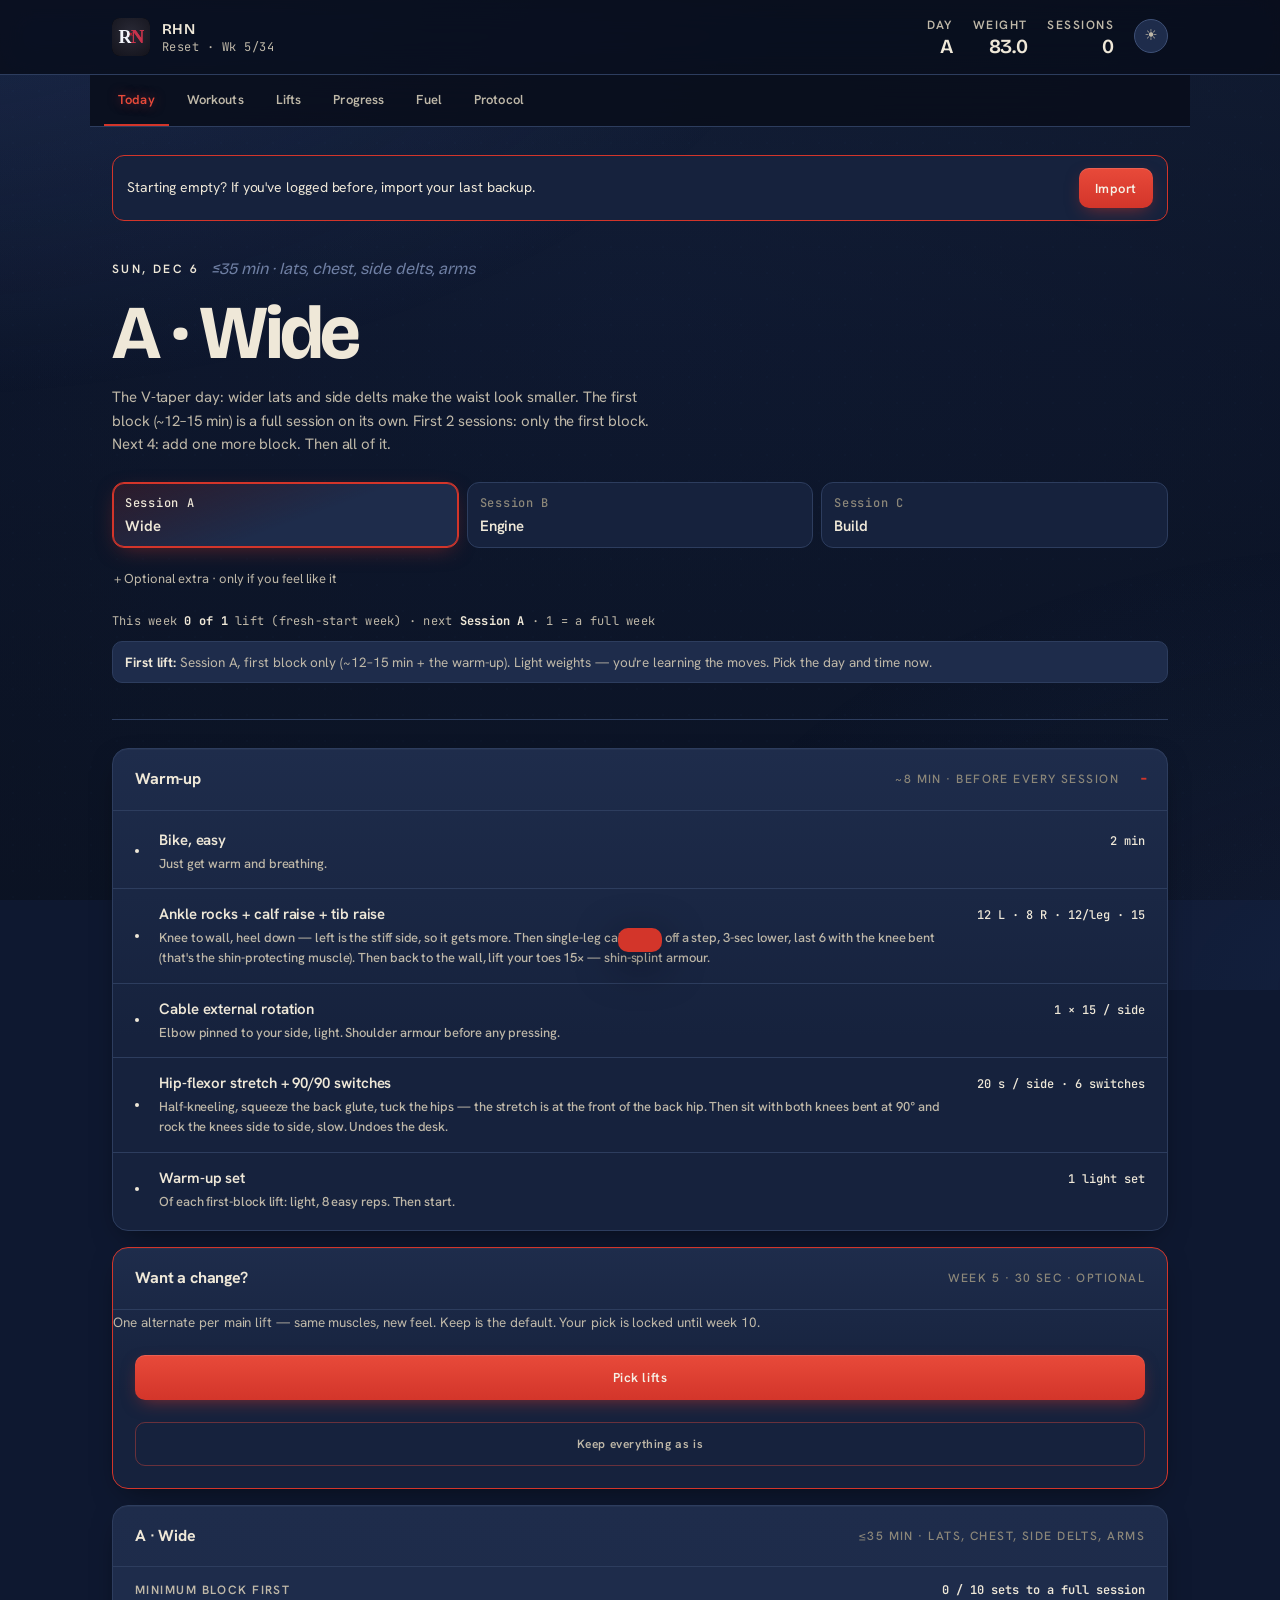
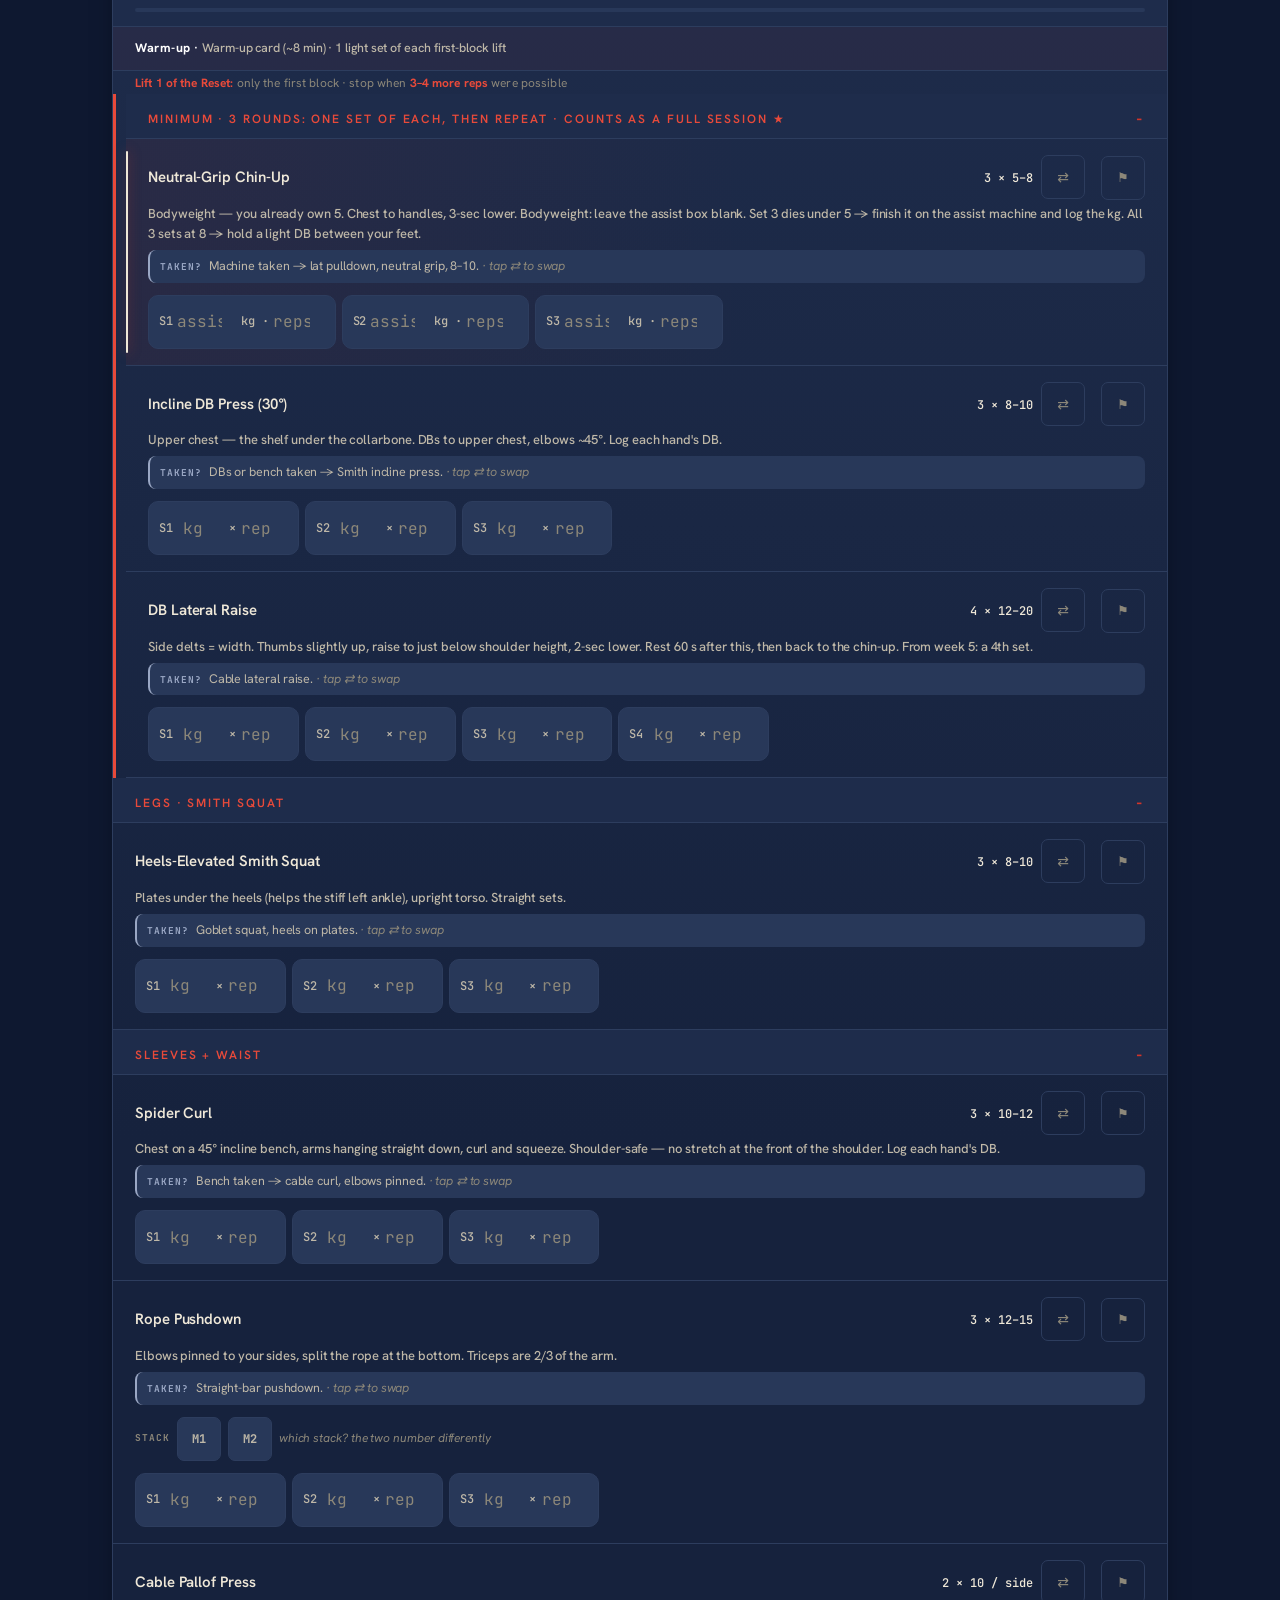
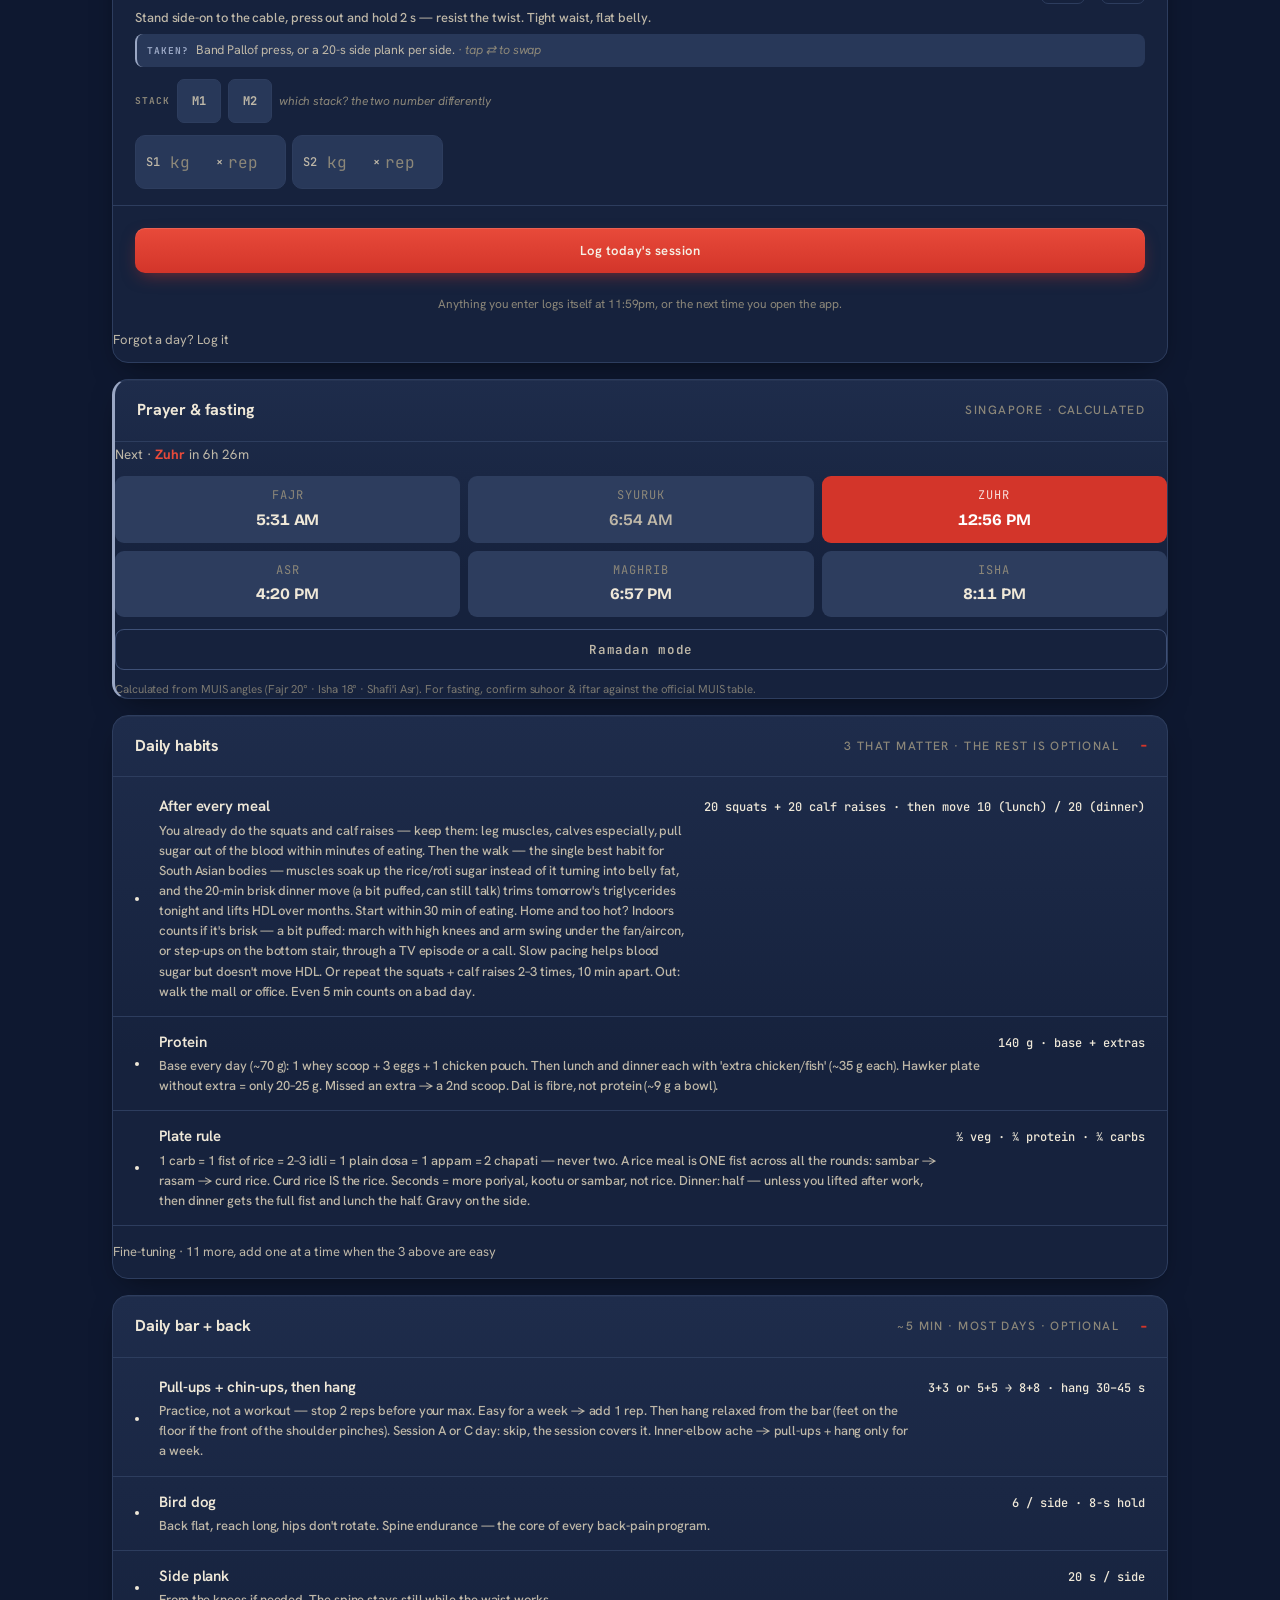
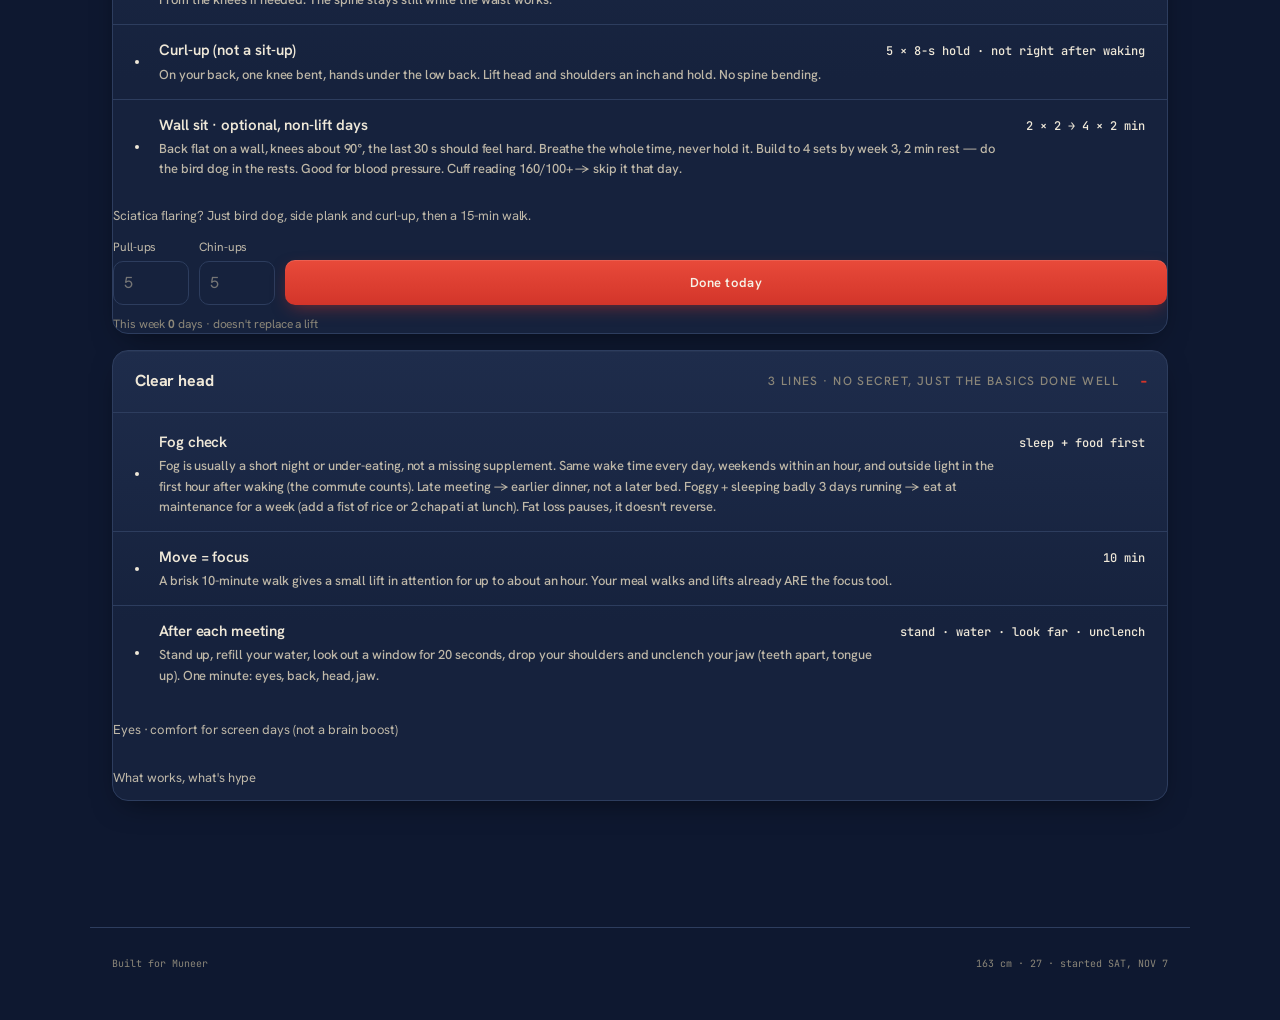
==== commit 41289446: "Palette: two base colours + one accent (Nightwing indigo + bone, Red Hood red) - Rule from the refer" ====
--- a/index.html
+++ b/index.html
@@ -6,7 +6,7 @@
 <meta http-equiv="Cache-Control" content="no-cache, no-store, must-revalidate" />
 <meta http-equiv="Pragma" content="no-cache" />
 <meta http-equiv="Expires" content="0" />
-<meta name="theme-color" content="#18181F" />
+<meta name="theme-color" content="#0E1830" />
 <title>RHN Protocol · Muneer</title>
 <link rel="preconnect" href="https://fonts.googleapis.com">
 <link rel="preconnect" href="https://fonts.gstatic.com" crossorigin>
@@ -17,7 +17,7 @@
 <meta name="apple-mobile-web-app-capable" content="yes" />
 <meta name="apple-mobile-web-app-status-bar-style" content="black-translucent" />
 <meta name="apple-mobile-web-app-title" content="RHN" />
-<link rel="stylesheet" href="styles.css?v=62" />
+<link rel="stylesheet" href="styles.css?v=64" />
 </head>
 <body>
 <header class="topbar">
@@ -492,7 +492,7 @@
 
 <div class="toast" id="toast"></div>
 
-<script src="data.js?v=86"></script>
+<script src="data.js?v=88"></script>
 <script src="app.js?v=87"></script>
 </body>
 </html>
--- a/styles.css
+++ b/styles.css
@@ -97,8 +97,8 @@
 html, body {
   background: var(--bg);
   background-image:
-    radial-gradient(125% 105% at 50% 35%, rgba(28,28,36,0.2), rgba(20,16,25,0.6) 65%, rgba(20,16,25,0.95) 100%),
-    linear-gradient(180deg, #1C1C24 0%, var(--bg) 38%, #141019 100%);
+    radial-gradient(125% 105% at 50% 35%, rgba(18,28,50,0.2), rgba(11,18,34,0.6) 65%, rgba(11,18,34,0.95) 100%),
+    linear-gradient(180deg, #15223D 0%, var(--bg) 38%, #0B1426 100%);
   background-attachment: fixed;
   color: var(--text);
   font-family: 'Hanken Grotesk', system-ui, -apple-system, sans-serif;
@@ -117,7 +117,7 @@
   position: fixed;
   inset: 0;
   background-image:
-    radial-gradient(rgba(225,29,44,0.05) 1px, transparent 1.4px);
+    radial-gradient(rgba(120,145,205,0.05) 1px, transparent 1.4px);
   background-size: 26px 26px;
   pointer-events: none;
   z-index: 0;
@@ -129,21 +129,21 @@
   position: fixed;
   inset: -10%;
   background:
-    radial-gradient(ellipse 95% 70% at 0% 0%, rgba(225,29,44,0.20), transparent 65%),
-    radial-gradient(ellipse 70% 60% at 100% 100%, rgba(160,69,90,0.10), transparent 70%);
+    radial-gradient(ellipse 95% 70% at 0% 0%, rgba(70,100,180,0.22), transparent 65%),
+    radial-gradient(ellipse 70% 60% at 100% 100%, rgba(70,100,180,0.10), transparent 70%);
   pointer-events: none;
   z-index: 0;
 }
 /* Light theme: kill the dark moodlight, soften the dots to a faint warm tint */
-:root.light body::before { opacity: 0.5; background-image: radial-gradient(rgba(176,42,66,0.06) 1px, transparent 1.4px); }
+:root.light body::before { opacity: 0.5; background-image: radial-gradient(rgba(70,100,180,0.06) 1px, transparent 1.4px); }
 :root.light body::after {
   background:
-    radial-gradient(ellipse 90% 60% at 0% 0%, rgba(176,42,66,0.05), transparent 60%),
-    radial-gradient(ellipse 70% 55% at 100% 100%, rgba(160,69,90,0.04), transparent 65%);
+    radial-gradient(ellipse 90% 60% at 0% 0%, rgba(70,100,180,0.06), transparent 60%),
+    radial-gradient(ellipse 70% 55% at 100% 100%, rgba(70,100,180,0.04), transparent 65%);
 }
 /* Light theme: flip the hardcoded translucent dark surfaces */
-:root.light .topbar { background: rgba(236,234,227,0.88); }
-:root.light .tabs { background: rgba(236,234,227,0.88); }
+:root.light .topbar { background: rgba(239,233,220,0.88); }
+:root.light .tabs { background: rgba(239,233,220,0.88); }
 :root.light .rest-bar { background: rgba(255,255,255,0.94); }
 
 /* Theme toggle button in the topbar */
@@ -173,7 +173,7 @@
   position: sticky;
   top: 0;
   z-index: 50;
-  background: rgba(11,11,12,0.85);
+  background: rgba(9,14,26,0.85);
   backdrop-filter: blur(16px) saturate(140%);
   -webkit-backdrop-filter: blur(16px) saturate(140%);
   border-bottom: 1px solid var(--line);
@@ -276,7 +276,7 @@
   max-width: 1100px;
   margin: 0 auto;
   padding: 0 14px;
-  background: rgba(11,11,12,0.85);
+  background: rgba(9,14,26,0.85);
   backdrop-filter: blur(16px);
   -webkit-backdrop-filter: blur(16px);
   border-bottom: 1px solid var(--line);
@@ -301,7 +301,7 @@
 .tab.active {
   color: var(--wine-bright);
   border-bottom-color: var(--wine);
-  text-shadow: 0 0 12px rgba(224,58,96,0.5);
+  text-shadow: 0 0 12px rgba(230,74,58,0.5);
 }
 
 /* ========== MAIN ========== */
@@ -344,10 +344,10 @@
   background: var(--bg-3);
 }
 .prog-btn.active {
-  background: linear-gradient(160deg, rgba(200,51,75,0.2) 0%, var(--bg-2) 55%);
+  background: linear-gradient(160deg, rgba(211,53,42,0.2) 0%, var(--bg-2) 55%);
   border-color: var(--wine);
   color: var(--wine-bright);
-  box-shadow: 0 4px 12px -4px rgba(200,51,75,0.4);
+  box-shadow: 0 4px 12px -4px rgba(211,53,42,0.4);
 }
 
 /* ========== HERO ========== */
@@ -421,9 +421,9 @@
   transform: translateY(-1px);
 }
 .day-pill.active {
-  background: linear-gradient(160deg, rgba(200,51,75,0.16) 0%, var(--bg-2) 55%);
+  background: linear-gradient(160deg, rgba(211,53,42,0.16) 0%, var(--bg-2) 55%);
   border-color: var(--wine);
-  box-shadow: inset 0 0 0 1px var(--wine), 0 6px 22px -8px rgba(200,51,75,0.5);
+  box-shadow: inset 0 0 0 1px var(--wine), 0 6px 22px -8px rgba(211,53,42,0.5);
 }
 .day-pill.active .day-pill-num { color: var(--cream); }
 .day-pill-num {
@@ -444,7 +444,7 @@
   text-transform: none;
 }
 /* Done-this-week + next-up markers on the day pills */
-.day-pill.done { border-color: var(--wine); background: rgba(200,51,75,0.06); }
+.day-pill.done { border-color: var(--wine); background: rgba(211,53,42,0.06); }
 .day-pill.done .day-pill-name { color: var(--text-dim); }
 .day-pill-check {
   display: inline-block; margin-left: 6px; color: var(--wine-bright); font-weight: 700;
@@ -519,7 +519,7 @@
   color: var(--cream);
   letter-spacing: 0.05em;
   font-weight: 500;
-  background: rgba(225,29,44,0.14);
+  background: rgba(211,53,42,0.14);
   padding: 3px 7px;
   border-radius: 4px;
 }
@@ -655,7 +655,7 @@
   transition: border-color 0.18s, background 0.18s;
 }
 .ms-set.done {
-  background: rgba(232,73,102,0.08);
+  background: rgba(230,74,58,0.08);
   border-color: var(--wine-dim);
 }
 .ms-set-label {
@@ -706,7 +706,7 @@
   padding: 9px 0;
   transition: border-color 0.15s, box-shadow 0.15s;
 }
-.ms-inputs input:focus { box-shadow: 0 0 0 3px rgba(200,51,75,0.15); }
+.ms-inputs input:focus { box-shadow: 0 0 0 3px rgba(211,53,42,0.15); }
 .ms-inputs input::placeholder { color: var(--text-faint); font-weight: 400; }
 .ms-inputs input:focus { border-color: var(--wine); }
 .ms-inputs span {
@@ -784,7 +784,7 @@
 .exercise-prev.beaten {
   color: var(--brass-bright);
   border-color: var(--brass-dim);
-  background: rgba(225,29,44,0.20);
+  background: rgba(211,53,42,0.20);
 }
 .exercise-prev.beaten::before {
   content: '↑';
@@ -866,12 +866,12 @@
   border-radius: 8px;
   border: 1px solid var(--wine-bright);
   cursor: pointer;
-  box-shadow: 0 0 12px rgba(200,51,75,0.25);
+  box-shadow: 0 0 12px rgba(211,53,42,0.25);
   transition: background 0.18s, box-shadow 0.18s;
 }
 .timed-go:hover {
   background: var(--wine-bright);
-  box-shadow: 0 0 18px rgba(224,73,102,0.45);
+  box-shadow: 0 0 18px rgba(230,74,58,0.45);
 }
 .timed-go:active { transform: scale(0.97); }
 
@@ -883,7 +883,7 @@
   color: var(--text-dim);
   font-weight: 500;
   line-height: 1.5;
-  background: rgba(200,51,75,0.05);
+  background: rgba(211,53,42,0.05);
 }
 .workout-warmup::before {
   content: 'Warm-up · ';
@@ -898,7 +898,7 @@
   color: var(--text-dim);
   font-weight: 500;
   line-height: 1.5;
-  background: rgba(56,85,232,0.06);
+  background: rgba(70,100,180,0.06);
 }
 .workout-gated-note::before {
   content: 'Your hips · ';
@@ -949,7 +949,7 @@
   gap: 12px;
   padding: 14px 22px;
   border-bottom: 1px solid var(--line);
-  background: rgba(200,51,75,0.05);
+  background: rgba(211,53,42,0.05);
 }
 .office-next { flex: 1; min-width: 0; }
 .office-next-label {
@@ -1133,7 +1133,7 @@
 }
 .set-input:focus-within {
   border-color: var(--wine);
-  box-shadow: 0 0 0 3px rgba(200,51,75,0.15);
+  box-shadow: 0 0 0 3px rgba(211,53,42,0.15);
 }
 .set-input span {
   font-family: 'JetBrains Mono', monospace;
@@ -1165,7 +1165,7 @@
 }
 .set-input.done .set-bar-total { color: var(--wine-bright); }
 .set-input.done {
-  background: rgba(232,73,102,0.14);
+  background: rgba(230,74,58,0.14);
   border-color: var(--wine-bright);
 }
 .set-input.done span { color: var(--wine-bright); }
@@ -1188,12 +1188,12 @@
 }
 .btn-primary {
   background: linear-gradient(180deg, var(--wine-bright) 0%, var(--wine) 100%);
-  box-shadow: 0 6px 18px -6px rgba(200,51,75,0.6), 0 1px 0 rgba(255,255,255,0.12) inset;
+  box-shadow: 0 6px 18px -6px rgba(211,53,42,0.6), 0 1px 0 rgba(255,255,255,0.12) inset;
   transition: filter 0.18s ease, transform 0.12s ease, box-shadow 0.18s ease;
 }
 .btn-primary:hover {
   filter: brightness(1.08);
-  box-shadow: 0 8px 24px -6px rgba(224,58,96,0.7), 0 1px 0 rgba(255,255,255,0.14) inset;
+  box-shadow: 0 8px 24px -6px rgba(230,74,58,0.7), 0 1px 0 rgba(255,255,255,0.14) inset;
 }
 .btn-primary:active { transform: translateY(1px) scale(0.99); }
 .btn-primary.done {
@@ -1209,14 +1209,14 @@
   padding: 13px;
   background: transparent;
   color: var(--red);
-  border: 1px solid rgba(229,72,58,0.4);
+  border: 1px solid rgba(230,74,58,0.4);
   border-radius: 10px;
   font-family: 'Hanken Grotesk', system-ui, sans-serif;
   font-weight: 600;
   font-size: 12px;
   letter-spacing: 0.05em;
 }
-.btn-ghost:hover { background: rgba(229,72,58,0.08); }
+.btn-ghost:hover { background: rgba(230,74,58,0.08); }
 
 /* ========== WORKOUTS ALL ========== */
 .workout-block {
@@ -1377,12 +1377,12 @@
 .week-cell.deload {
   background: var(--bg-3);
   color: var(--cream);
-  border-color: rgba(225,29,44,0.55);
+  border-color: rgba(211,53,42,0.55);
 }
 .week-cell.current {
   border-color: var(--wine);
   color: var(--wine-bright);
-  box-shadow: 0 0 0 2px rgba(176,49,74,0.28);
+  box-shadow: 0 0 0 2px rgba(194,46,34,0.28);
 }
 
 /* ========== HISTORY ========== */
@@ -1563,7 +1563,7 @@
   line-height: 1.55;
 }
 
-.danger-zone { border-color: rgba(229,72,58,0.25); }
+.danger-zone { border-color: rgba(230,74,58,0.25); }
 .warn {
   padding: 16px 22px;
   color: var(--text-dim);
@@ -1598,11 +1598,11 @@
   right: 0;
   bottom: 0;
   z-index: 90;
-  background: rgba(24,24,31,0.93);
+  background: rgba(14,22,40,0.93);
   backdrop-filter: blur(18px) saturate(150%);
   -webkit-backdrop-filter: blur(18px) saturate(150%);
   border-top: 1px solid var(--wine-dim);
-  box-shadow: 0 -10px 40px rgba(200,51,75,0.20);
+  box-shadow: 0 -10px 40px rgba(211,53,42,0.20);
   padding-bottom: env(safe-area-inset-bottom);
   transition: opacity 0.25s, transform 0.3s cubic-bezier(0.2, 0.9, 0.2, 1);
   animation: restBarSlide 0.32s cubic-bezier(0.2, 0.9, 0.2, 1);
@@ -1614,7 +1614,7 @@
 .rest-bar.done {
   border-top-color: var(--crimson);
   background: rgba(28,8,12,0.94);
-  box-shadow: 0 -10px 40px rgba(225,29,44,0.32);
+  box-shadow: 0 -10px 40px rgba(211,53,42,0.32);
 }
 .rest-bar-fill {
   position: absolute;
@@ -1622,11 +1622,11 @@
   height: 2px;
   background: linear-gradient(90deg, var(--wine), var(--crimson-bright));
   transition: width 1s linear;
-  box-shadow: 0 0 10px rgba(200,51,75,0.55);
+  box-shadow: 0 0 10px rgba(211,53,42,0.55);
 }
 .rest-bar.done .rest-bar-fill {
   background: var(--crimson);
-  box-shadow: 0 0 12px rgba(225,29,44,0.6);
+  box-shadow: 0 0 12px rgba(211,53,42,0.6);
 }
 .rest-bar-content {
   max-width: 1100px;
@@ -1674,7 +1674,7 @@
   border-color: var(--wine);
 }
 .rest-bar-skip { color: var(--crimson); border-color: var(--crimson-dim); }
-.rest-bar-skip:hover { background: rgba(225,29,44,0.10); color: var(--crimson-bright); border-color: var(--crimson); }
+.rest-bar-skip:hover { background: rgba(211,53,42,0.10); color: var(--crimson-bright); border-color: var(--crimson); }
 
 /* ========== ACTIVE / COMPLETED EXERCISE ========== */
 .exercise {
@@ -1683,7 +1683,7 @@
 }
 .exercise.completed { opacity: 0.42; }
 .exercise.active {
-  background: linear-gradient(90deg, rgba(225,29,44,0.07), transparent 60%);
+  background: linear-gradient(90deg, rgba(211,53,42,0.07), transparent 60%);
 }
 .exercise.active::before {
   content: '';
@@ -1694,14 +1694,14 @@
   width: 2px;
   background: var(--crimson);
   border-radius: 2px;
-  box-shadow: 0 0 12px rgba(225,29,44,0.55);
+  box-shadow: 0 0 12px rgba(211,53,42,0.55);
 }
 
 /* PR flash */
 @keyframes prFlash {
-  0%   { box-shadow: 0 0 0 0 rgba(225,29,44,0.6); transform: scale(1); }
-  35%  { box-shadow: 0 0 0 6px rgba(225,29,44,0.35); transform: scale(1.02); }
-  100% { box-shadow: 0 0 0 0 rgba(225,29,44,0); transform: scale(1); }
+  0%   { box-shadow: 0 0 0 0 rgba(211,53,42,0.6); transform: scale(1); }
+  35%  { box-shadow: 0 0 0 6px rgba(211,53,42,0.35); transform: scale(1.02); }
+  100% { box-shadow: 0 0 0 0 rgba(211,53,42,0); transform: scale(1); }
 }
 .set-input.pr-flash, .ms-set.pr-flash {
   animation: prFlash 1.4s cubic-bezier(0.2, 0.9, 0.2, 1);
@@ -1794,11 +1794,11 @@
   border: 1px solid var(--line-bright);
 }
 .mode-banner.deload {
-  background: linear-gradient(160deg, rgba(56,85,232,0.14), rgba(20,16,25,0.4));
+  background: linear-gradient(160deg, rgba(70,100,180,0.14), rgba(11,18,34,0.4));
   border-color: var(--cobalt-dim);
 }
 .mode-banner.paused {
-  background: linear-gradient(160deg, rgba(200,51,75,0.16), rgba(20,16,25,0.5));
+  background: linear-gradient(160deg, rgba(211,53,42,0.16), rgba(11,18,34,0.5));
   border-color: var(--wine);
 }
 .mode-banner-title {
@@ -1874,7 +1874,7 @@
 .plate-chips { display: flex; flex-wrap: wrap; gap: 6px; align-items: center; }
 .plate-chip {
   font-family: 'JetBrains Mono', monospace; font-size: 13px; font-weight: 600;
-  background: rgba(200,51,75,0.12); border: 1px solid var(--wine-dim); color: var(--text);
+  background: rgba(211,53,42,0.12); border: 1px solid var(--wine-dim); color: var(--text);
   padding: 5px 10px; border-radius: 8px;
 }
 .plate-hint { font-size: 12px; color: var(--text-dim); }
@@ -1882,7 +1882,7 @@
 /* ===== ONBOARDING ===== */
 .onboard {
   position: fixed; inset: 0; z-index: 200;
-  background: rgba(10,8,14,0.82);
+  background: rgba(8,13,24,0.82);
   backdrop-filter: blur(8px); -webkit-backdrop-filter: blur(8px);
   display: flex; align-items: flex-start; justify-content: center;
   overflow-y: auto; padding: 24px 16px 60px;
@@ -1916,7 +1916,7 @@
   flex: 1; padding: 11px; border-radius: 10px; border: 1px solid var(--line);
   background: var(--bg-3); color: var(--text-dim); font-family: 'Hanken Grotesk', sans-serif; font-weight: 600; font-size: 13px;
 }
-.onboard-seg button.on { border-color: var(--wine); color: var(--text); background: rgba(200,51,75,0.14); }
+.onboard-seg button.on { border-color: var(--wine); color: var(--text); background: rgba(211,53,42,0.14); }
 #obStart { margin-top: 22px; }
 .onboard-skip { display: block; width: 100%; margin-top: 10px; padding: 10px; background: none; color: var(--text-dim); font-family: 'Hanken Grotesk', sans-serif; font-size: 13px; font-weight: 500; }
 .onboard-skip:hover { color: var(--text); }
@@ -1953,7 +1953,7 @@
   margin-top: 8px;
   padding: 8px 11px;
   border-radius: 8px;
-  background: rgba(56,85,232,0.12);
+  background: rgba(70,100,180,0.12);
   border: 1px solid var(--cobalt-dim);
   color: var(--cobalt-bright);
   font-size: 12px;
@@ -2234,7 +2234,7 @@
 body { overscroll-behavior-y: none; overflow-x: clip; }
 
 /* On-brand text selection (wine, not the browser default blue). */
-::selection { background: rgba(232,73,102,0.28); color: var(--text); }
+::selection { background: rgba(230,74,58,0.28); color: var(--text); }
 
 /* Lock digit width so numbers don't shuffle as they update. */
 .stat-value, .day-pill-num, .exercise-spec, .set-input input, .ms-inputs input,
@@ -2338,7 +2338,7 @@
 
 /* Bottom sheet: check-in, Day 0, lift picks */
 .ci-wrap {
-  position: fixed; inset: 0; z-index: 100; background: rgba(8,8,12,.72);
+  position: fixed; inset: 0; z-index: 100; background: rgba(7,12,22,.72);
   display: flex; align-items: flex-end; justify-content: center;
 }
 .ci-sheet {
@@ -2396,7 +2396,7 @@
   min-height: 40px; padding: 8px 14px; border-radius: 999px; font-size: 13px;
   background: transparent; border: 1px dashed var(--line-bright); color: var(--text-dim);
 }
-.extra-chip.active { border: 1px solid var(--wine); color: var(--text); background: rgba(200,51,75,0.08); }
+.extra-chip.active { border: 1px solid var(--wine); color: var(--text); background: rgba(211,53,42,0.08); }
 .extra-chip.done { color: var(--text); border-style: solid; }
 .extras-note { flex-basis: 100%; font-size: 12px; color: var(--text-faint); }
 .finetune { margin-top: 4px; }
@@ -2447,3 +2447,74 @@
 .backfill .db-log input[type="date"] { width: 160px; }
 
 .history-remove { margin-top: 10px; font-size: 13px; min-height: 44px; }
+
+
+/* =====================================================================
+   PALETTE · two base colours + one accent
+   Deep base: Nightwing indigo. Light base: bone. Accent: Red Hood red —
+   used only for actions, active states and progress. Everything else is
+   a tint of the two bases, so the accent stays the one thing that pops.
+   ===================================================================== */
+:root {
+  --bg: #0E1830;
+  --bg-1: #16223D;
+  --bg-2: #1E2C4B;
+  --bg-3: #283859;
+  --line: #2D3D5E;
+  --line-bright: #3E5076;
+
+  --text: #EFE8D8;
+  --text-dim: #BFB8A8;
+  --text-faint: #8C8779;
+
+  --wine: #D3352A;
+  --wine-bright: #E84A3A;
+  --wine-dim: #8E2219;
+
+  --cobalt: #6F7FA3;
+  --cobalt-bright: #9AA7C4;
+  --cobalt-dim: #3A4A6C;
+  --slate: #6F7FA3;
+
+  /* numerals read in bone now — red is saved for what you tap */
+  --crimson: #EFE8D8;
+  --crimson-bright: #FFFFFF;
+  --crimson-dim: #BFB8A8;
+
+  --rust: #E84A3A;
+  --shadow: 0 12px 40px rgba(4,8,18,0.55);
+  --on-accent: #F6F1E6;
+}
+:root.light {
+  --bg: #EFE9DC;
+  --bg-1: #FBF8F1;
+  --bg-2: #F4EFE4;
+  --bg-3: #E8E1D2;
+  --line: #DCD3C2;
+  --line-bright: #C7BCA7;
+
+  --text: #13203B;
+  --text-dim: #4A5672;
+  --text-faint: #858C9F;
+
+  --wine: #C22E22;
+  --wine-bright: #D3352A;
+  --wine-dim: #8E2219;
+
+  --cobalt: #4A5A7E;
+  --cobalt-bright: #34436A;
+  --cobalt-dim: #6E7C9C;
+  --slate: #4A5A7E;
+
+  --crimson: #13203B;
+  --crimson-bright: #22335A;
+  --crimson-dim: #4A5672;
+
+  --rust: #C22E22;
+  --shadow: 0 8px 28px rgba(19,32,59,0.12);
+  --on-accent: #FBF8F1;
+}
+.btn-primary { color: var(--on-accent); }
+
+/* Light mode sits on plain bone — no dark-mode vignette underneath */
+html.light, html.light body { background-image: none; background-color: var(--bg); }
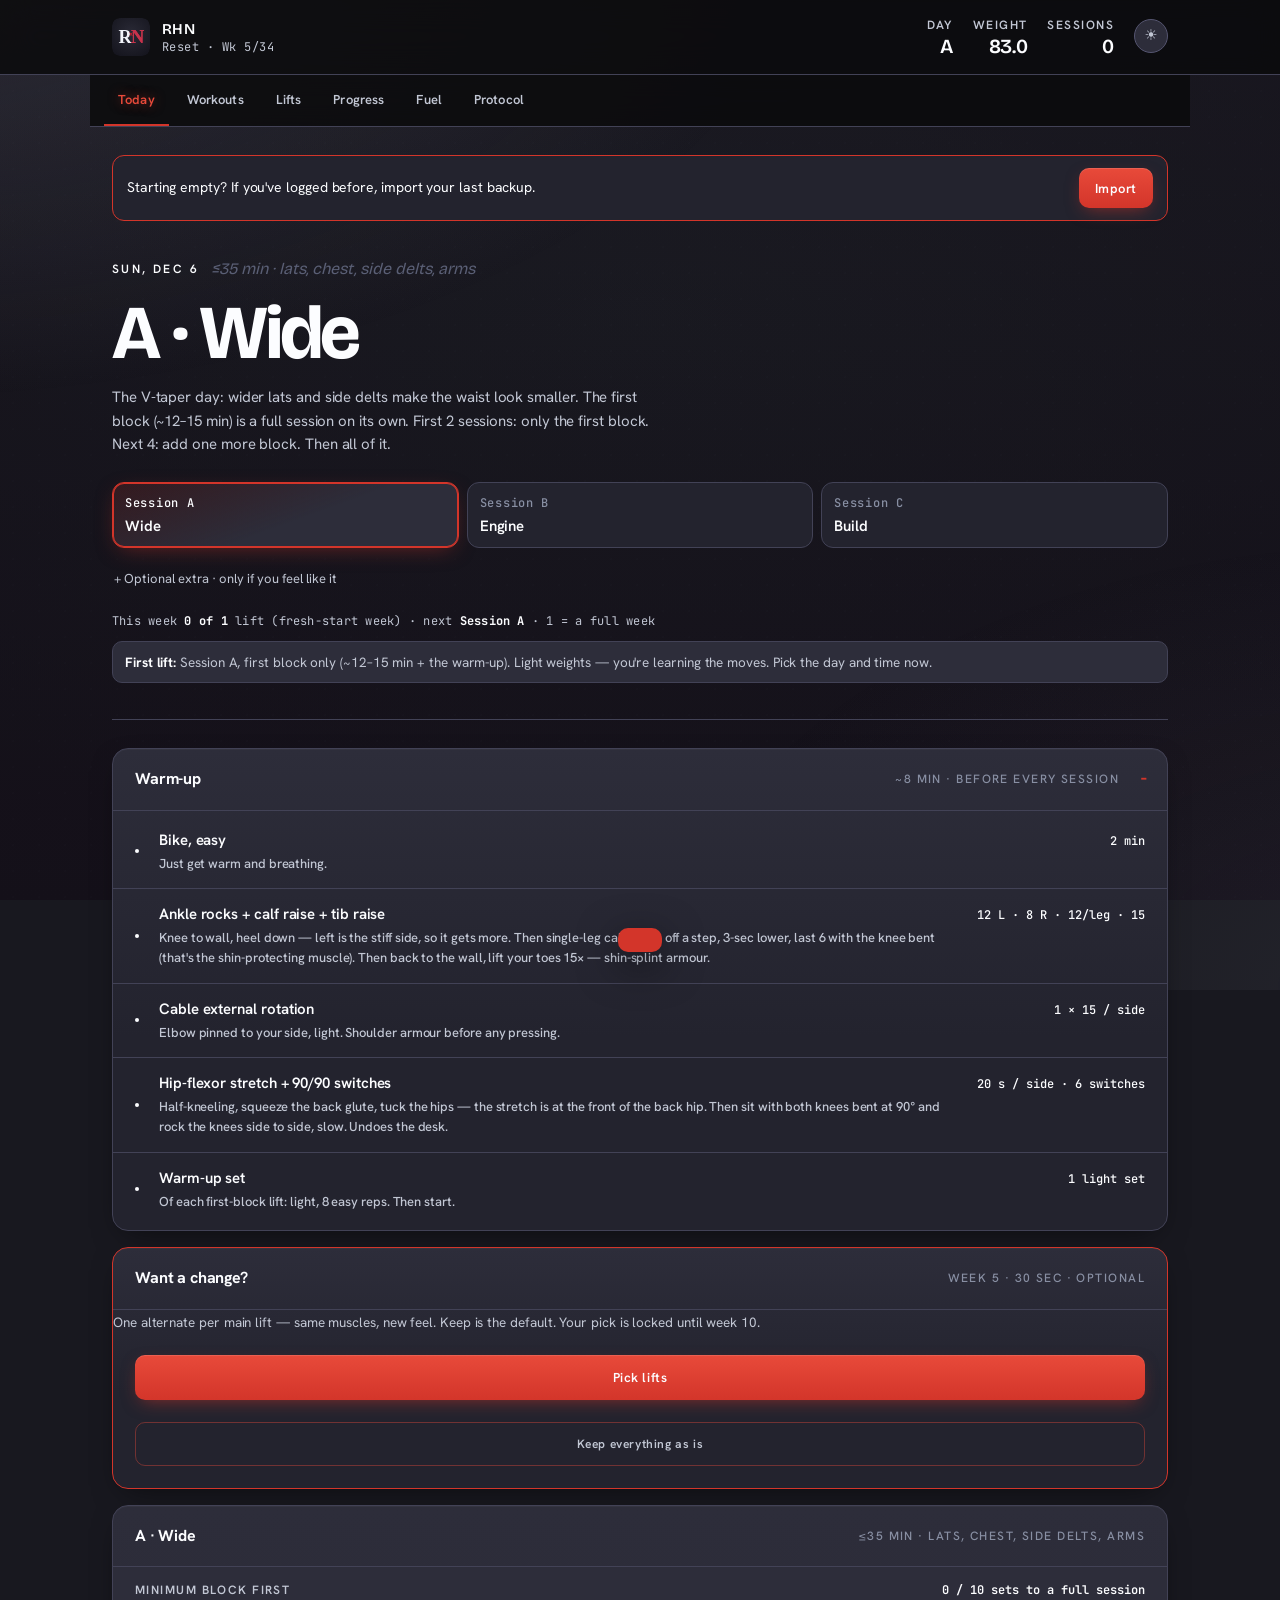
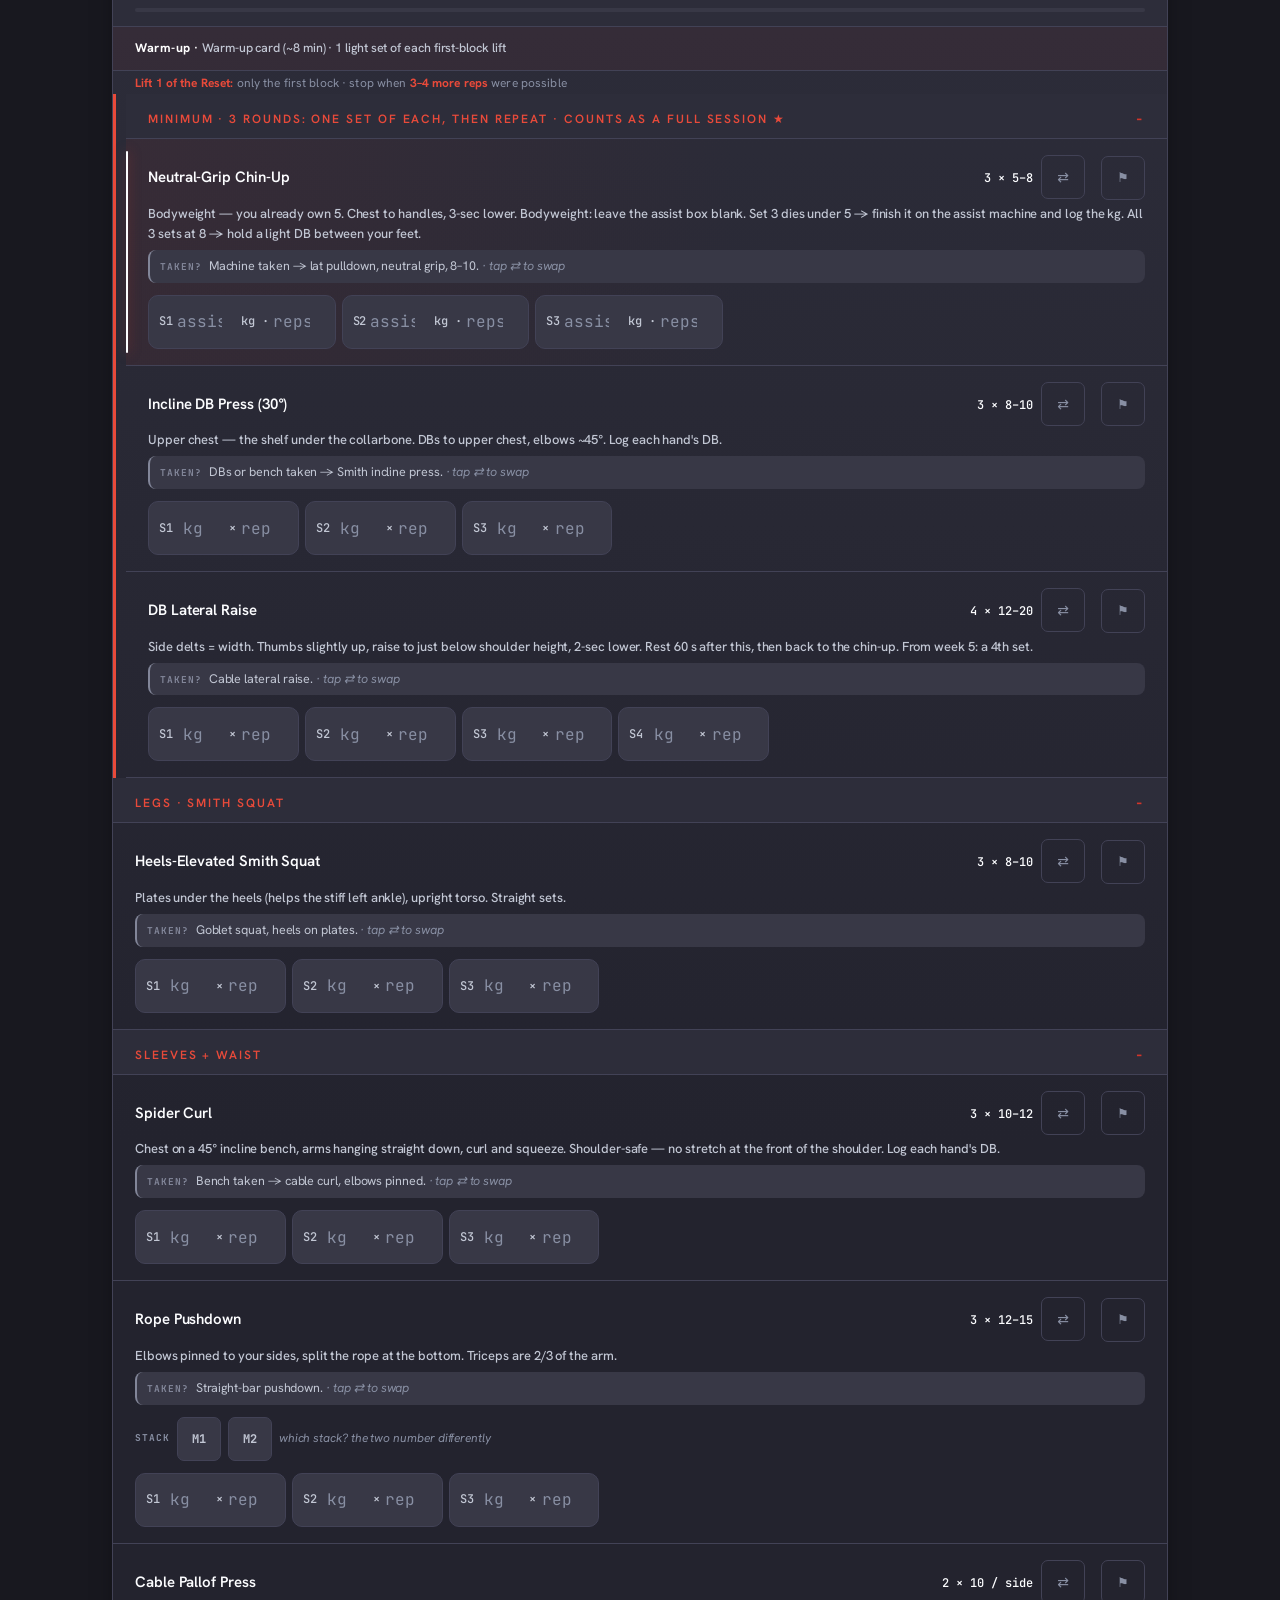
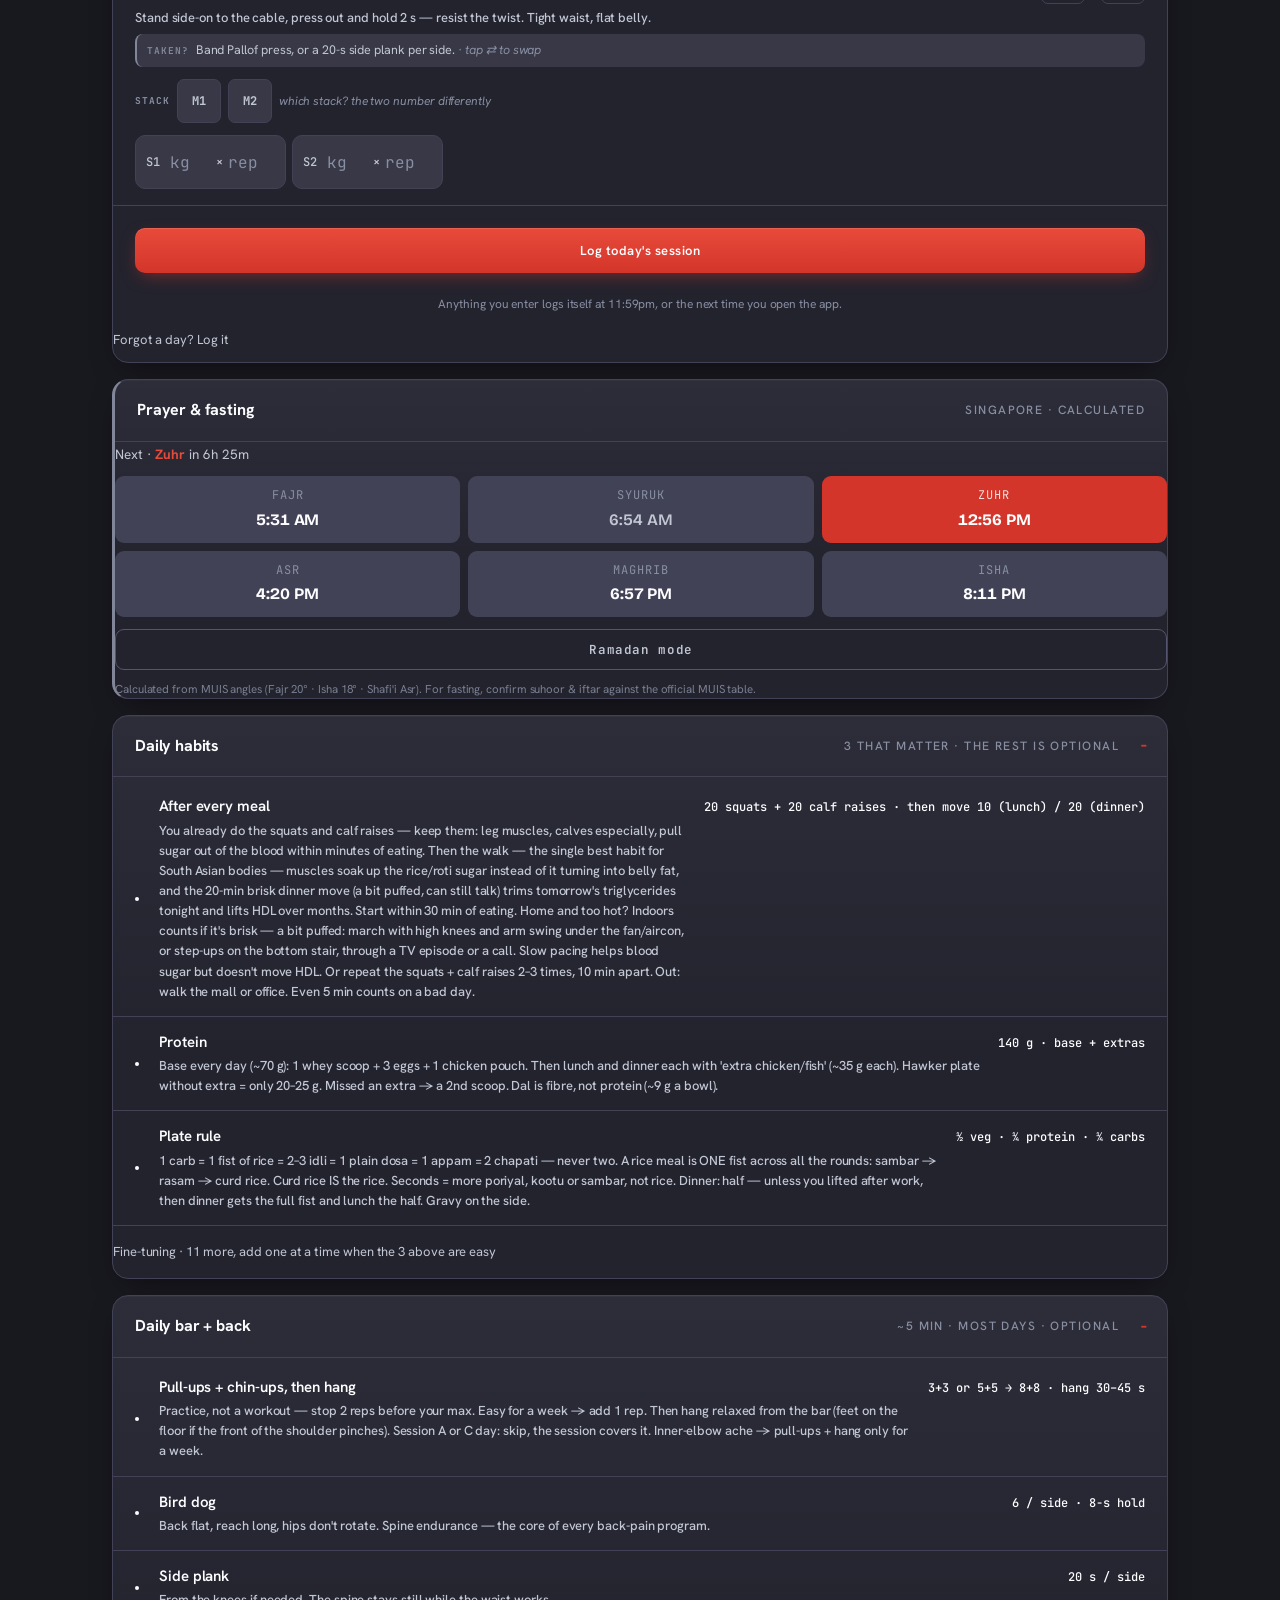
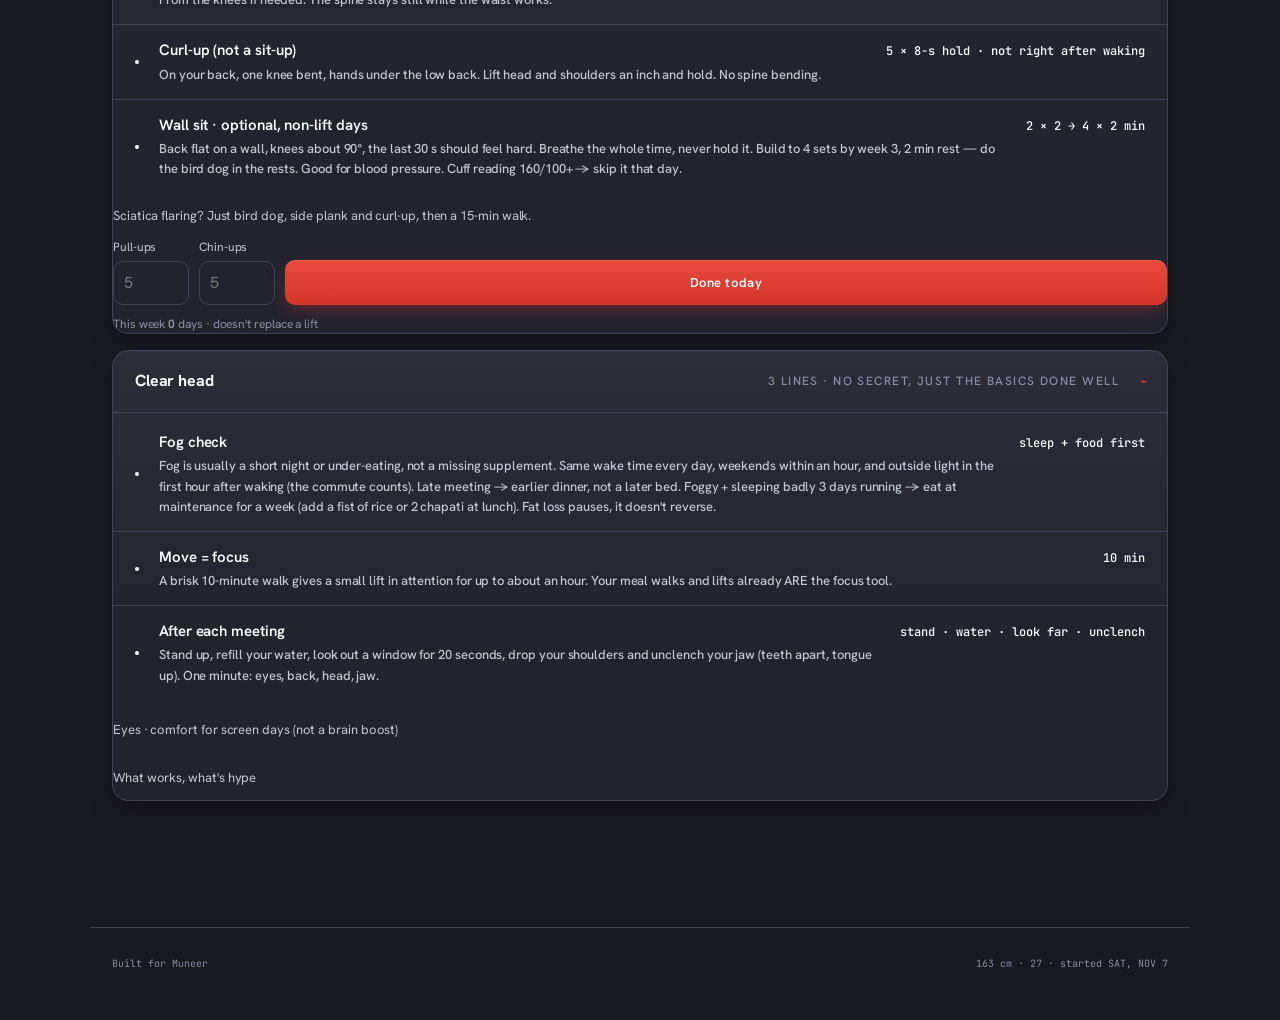
==== commit 86c6fdcd: "Palette: back to charcoal grey (user's pick) — still two bases + one red accent - Deep base charcoal" ====
--- a/index.html
+++ b/index.html
@@ -6,7 +6,7 @@
 <meta http-equiv="Cache-Control" content="no-cache, no-store, must-revalidate" />
 <meta http-equiv="Pragma" content="no-cache" />
 <meta http-equiv="Expires" content="0" />
-<meta name="theme-color" content="#0E1830" />
+<meta name="theme-color" content="#18181F" />
 <title>RHN Protocol · Muneer</title>
 <link rel="preconnect" href="https://fonts.googleapis.com">
 <link rel="preconnect" href="https://fonts.gstatic.com" crossorigin>
@@ -17,7 +17,7 @@
 <meta name="apple-mobile-web-app-capable" content="yes" />
 <meta name="apple-mobile-web-app-status-bar-style" content="black-translucent" />
 <meta name="apple-mobile-web-app-title" content="RHN" />
-<link rel="stylesheet" href="styles.css?v=64" />
+<link rel="stylesheet" href="styles.css?v=65" />
 </head>
 <body>
 <header class="topbar">
--- a/styles.css
+++ b/styles.css
@@ -97,8 +97,8 @@
 html, body {
   background: var(--bg);
   background-image:
-    radial-gradient(125% 105% at 50% 35%, rgba(18,28,50,0.2), rgba(11,18,34,0.6) 65%, rgba(11,18,34,0.95) 100%),
-    linear-gradient(180deg, #15223D 0%, var(--bg) 38%, #0B1426 100%);
+    radial-gradient(125% 105% at 50% 35%, rgba(28,28,36,0.2), rgba(20,16,25,0.6) 65%, rgba(20,16,25,0.95) 100%),
+    linear-gradient(180deg, #1C1C24 0%, var(--bg) 38%, #141019 100%);
   background-attachment: fixed;
   color: var(--text);
   font-family: 'Hanken Grotesk', system-ui, -apple-system, sans-serif;
@@ -117,7 +117,7 @@
   position: fixed;
   inset: 0;
   background-image:
-    radial-gradient(rgba(120,145,205,0.05) 1px, transparent 1.4px);
+    radial-gradient(rgba(130,134,153,0.05) 1px, transparent 1.4px);
   background-size: 26px 26px;
   pointer-events: none;
   z-index: 0;
@@ -129,21 +129,21 @@
   position: fixed;
   inset: -10%;
   background:
-    radial-gradient(ellipse 95% 70% at 0% 0%, rgba(70,100,180,0.22), transparent 65%),
-    radial-gradient(ellipse 70% 60% at 100% 100%, rgba(70,100,180,0.10), transparent 70%);
+    radial-gradient(ellipse 95% 70% at 0% 0%, rgba(130,134,153,0.22), transparent 65%),
+    radial-gradient(ellipse 70% 60% at 100% 100%, rgba(130,134,153,0.10), transparent 70%);
   pointer-events: none;
   z-index: 0;
 }
 /* Light theme: kill the dark moodlight, soften the dots to a faint warm tint */
-:root.light body::before { opacity: 0.5; background-image: radial-gradient(rgba(70,100,180,0.06) 1px, transparent 1.4px); }
+:root.light body::before { opacity: 0.5; background-image: radial-gradient(rgba(130,134,153,0.06) 1px, transparent 1.4px); }
 :root.light body::after {
   background:
-    radial-gradient(ellipse 90% 60% at 0% 0%, rgba(70,100,180,0.06), transparent 60%),
-    radial-gradient(ellipse 70% 55% at 100% 100%, rgba(70,100,180,0.04), transparent 65%);
+    radial-gradient(ellipse 90% 60% at 0% 0%, rgba(130,134,153,0.06), transparent 60%),
+    radial-gradient(ellipse 70% 55% at 100% 100%, rgba(130,134,153,0.04), transparent 65%);
 }
 /* Light theme: flip the hardcoded translucent dark surfaces */
-:root.light .topbar { background: rgba(239,233,220,0.88); }
-:root.light .tabs { background: rgba(239,233,220,0.88); }
+:root.light .topbar { background: rgba(236,234,227,0.88); }
+:root.light .tabs { background: rgba(236,234,227,0.88); }
 :root.light .rest-bar { background: rgba(255,255,255,0.94); }
 
 /* Theme toggle button in the topbar */
@@ -173,7 +173,7 @@
   position: sticky;
   top: 0;
   z-index: 50;
-  background: rgba(9,14,26,0.85);
+  background: rgba(11,11,12,0.85);
   backdrop-filter: blur(16px) saturate(140%);
   -webkit-backdrop-filter: blur(16px) saturate(140%);
   border-bottom: 1px solid var(--line);
@@ -276,7 +276,7 @@
   max-width: 1100px;
   margin: 0 auto;
   padding: 0 14px;
-  background: rgba(9,14,26,0.85);
+  background: rgba(11,11,12,0.85);
   backdrop-filter: blur(16px);
   -webkit-backdrop-filter: blur(16px);
   border-bottom: 1px solid var(--line);
@@ -898,7 +898,7 @@
   color: var(--text-dim);
   font-weight: 500;
   line-height: 1.5;
-  background: rgba(70,100,180,0.06);
+  background: rgba(130,134,153,0.06);
 }
 .workout-gated-note::before {
   content: 'Your hips · ';
@@ -1598,7 +1598,7 @@
   right: 0;
   bottom: 0;
   z-index: 90;
-  background: rgba(14,22,40,0.93);
+  background: rgba(24,24,31,0.93);
   backdrop-filter: blur(18px) saturate(150%);
   -webkit-backdrop-filter: blur(18px) saturate(150%);
   border-top: 1px solid var(--wine-dim);
@@ -1794,11 +1794,11 @@
   border: 1px solid var(--line-bright);
 }
 .mode-banner.deload {
-  background: linear-gradient(160deg, rgba(70,100,180,0.14), rgba(11,18,34,0.4));
+  background: linear-gradient(160deg, rgba(130,134,153,0.14), rgba(20,16,25,0.4));
   border-color: var(--cobalt-dim);
 }
 .mode-banner.paused {
-  background: linear-gradient(160deg, rgba(211,53,42,0.16), rgba(11,18,34,0.5));
+  background: linear-gradient(160deg, rgba(211,53,42,0.16), rgba(20,16,25,0.5));
   border-color: var(--wine);
 }
 .mode-banner-title {
@@ -1882,7 +1882,7 @@
 /* ===== ONBOARDING ===== */
 .onboard {
   position: fixed; inset: 0; z-index: 200;
-  background: rgba(8,13,24,0.82);
+  background: rgba(10,8,14,0.82);
   backdrop-filter: blur(8px); -webkit-backdrop-filter: blur(8px);
   display: flex; align-items: flex-start; justify-content: center;
   overflow-y: auto; padding: 24px 16px 60px;
@@ -1953,7 +1953,7 @@
   margin-top: 8px;
   padding: 8px 11px;
   border-radius: 8px;
-  background: rgba(70,100,180,0.12);
+  background: rgba(130,134,153,0.12);
   border: 1px solid var(--cobalt-dim);
   color: var(--cobalt-bright);
   font-size: 12px;
@@ -2338,7 +2338,7 @@
 
 /* Bottom sheet: check-in, Day 0, lift picks */
 .ci-wrap {
-  position: fixed; inset: 0; z-index: 100; background: rgba(7,12,22,.72);
+  position: fixed; inset: 0; z-index: 100; background: rgba(8,8,12,.72);
   display: flex; align-items: flex-end; justify-content: center;
 }
 .ci-sheet {
@@ -2451,68 +2451,68 @@
 
 /* =====================================================================
    PALETTE · two base colours + one accent
-   Deep base: Nightwing indigo. Light base: bone. Accent: Red Hood red —
+   Deep base: charcoal grey. Light base: off-white. Accent: Red Hood red —
    used only for actions, active states and progress. Everything else is
-   a tint of the two bases, so the accent stays the one thing that pops.
+   a shade of the two bases, so the accent stays the one thing that pops.
    ===================================================================== */
 :root {
-  --bg: #0E1830;
-  --bg-1: #16223D;
-  --bg-2: #1E2C4B;
-  --bg-3: #283859;
-  --line: #2D3D5E;
-  --line-bright: #3E5076;
-
-  --text: #EFE8D8;
-  --text-dim: #BFB8A8;
-  --text-faint: #8C8779;
+  --bg: #18181F;
+  --bg-1: #23232E;
+  --bg-2: #2D2D3A;
+  --bg-3: #383846;
+  --line: #424256;
+  --line-bright: #555570;
+
+  --text: #FCFDFF;
+  --text-dim: #C2C7D4;
+  --text-faint: #888FA3;
 
   --wine: #D3352A;
   --wine-bright: #E84A3A;
   --wine-dim: #8E2219;
 
-  --cobalt: #6F7FA3;
-  --cobalt-bright: #9AA7C4;
-  --cobalt-dim: #3A4A6C;
-  --slate: #6F7FA3;
-
-  /* numerals read in bone now — red is saved for what you tap */
-  --crimson: #EFE8D8;
+  --cobalt: #5A5F75;
+  --cobalt-bright: #828699;
+  --cobalt-dim: #3A3F50;
+  --slate: #5A5E72;
+
+  /* numerals read in off-white — red is saved for what you tap */
+  --crimson: #FCFDFF;
   --crimson-bright: #FFFFFF;
-  --crimson-dim: #BFB8A8;
+  --crimson-dim: #C2C7D4;
 
   --rust: #E84A3A;
-  --shadow: 0 12px 40px rgba(4,8,18,0.55);
-  --on-accent: #F6F1E6;
+  --shadow: 0 12px 40px rgba(0,0,0,0.55);
+  --on-accent: #FCFDFF;
 }
 :root.light {
-  --bg: #EFE9DC;
-  --bg-1: #FBF8F1;
-  --bg-2: #F4EFE4;
-  --bg-3: #E8E1D2;
-  --line: #DCD3C2;
-  --line-bright: #C7BCA7;
-
-  --text: #13203B;
-  --text-dim: #4A5672;
-  --text-faint: #858C9F;
+  --bg: #ECEAE3;
+  --bg-1: #FFFFFF;
+  --bg-2: #F4F2EC;
+  --bg-3: #E7E4DB;
+  --line: #D8D4CA;
+  --line-bright: #C2BDB1;
+
+  --text: #1B1B22;
+  --text-dim: #6A655C;
+  --text-faint: #9C968B;
 
   --wine: #C22E22;
   --wine-bright: #D3352A;
   --wine-dim: #8E2219;
 
-  --cobalt: #4A5A7E;
-  --cobalt-bright: #34436A;
-  --cobalt-dim: #6E7C9C;
-  --slate: #4A5A7E;
-
-  --crimson: #13203B;
-  --crimson-bright: #22335A;
-  --crimson-dim: #4A5672;
+  --cobalt: #5A5F75;
+  --cobalt-bright: #474C60;
+  --cobalt-dim: #6E7388;
+  --slate: #5A5F75;
+
+  --crimson: #1B1B22;
+  --crimson-bright: #2D2D3A;
+  --crimson-dim: #6A655C;
 
   --rust: #C22E22;
-  --shadow: 0 8px 28px rgba(19,32,59,0.12);
-  --on-accent: #FBF8F1;
+  --shadow: 0 8px 28px rgba(40,30,30,0.12);
+  --on-accent: #FFFFFF;
 }
 .btn-primary { color: var(--on-accent); }
 
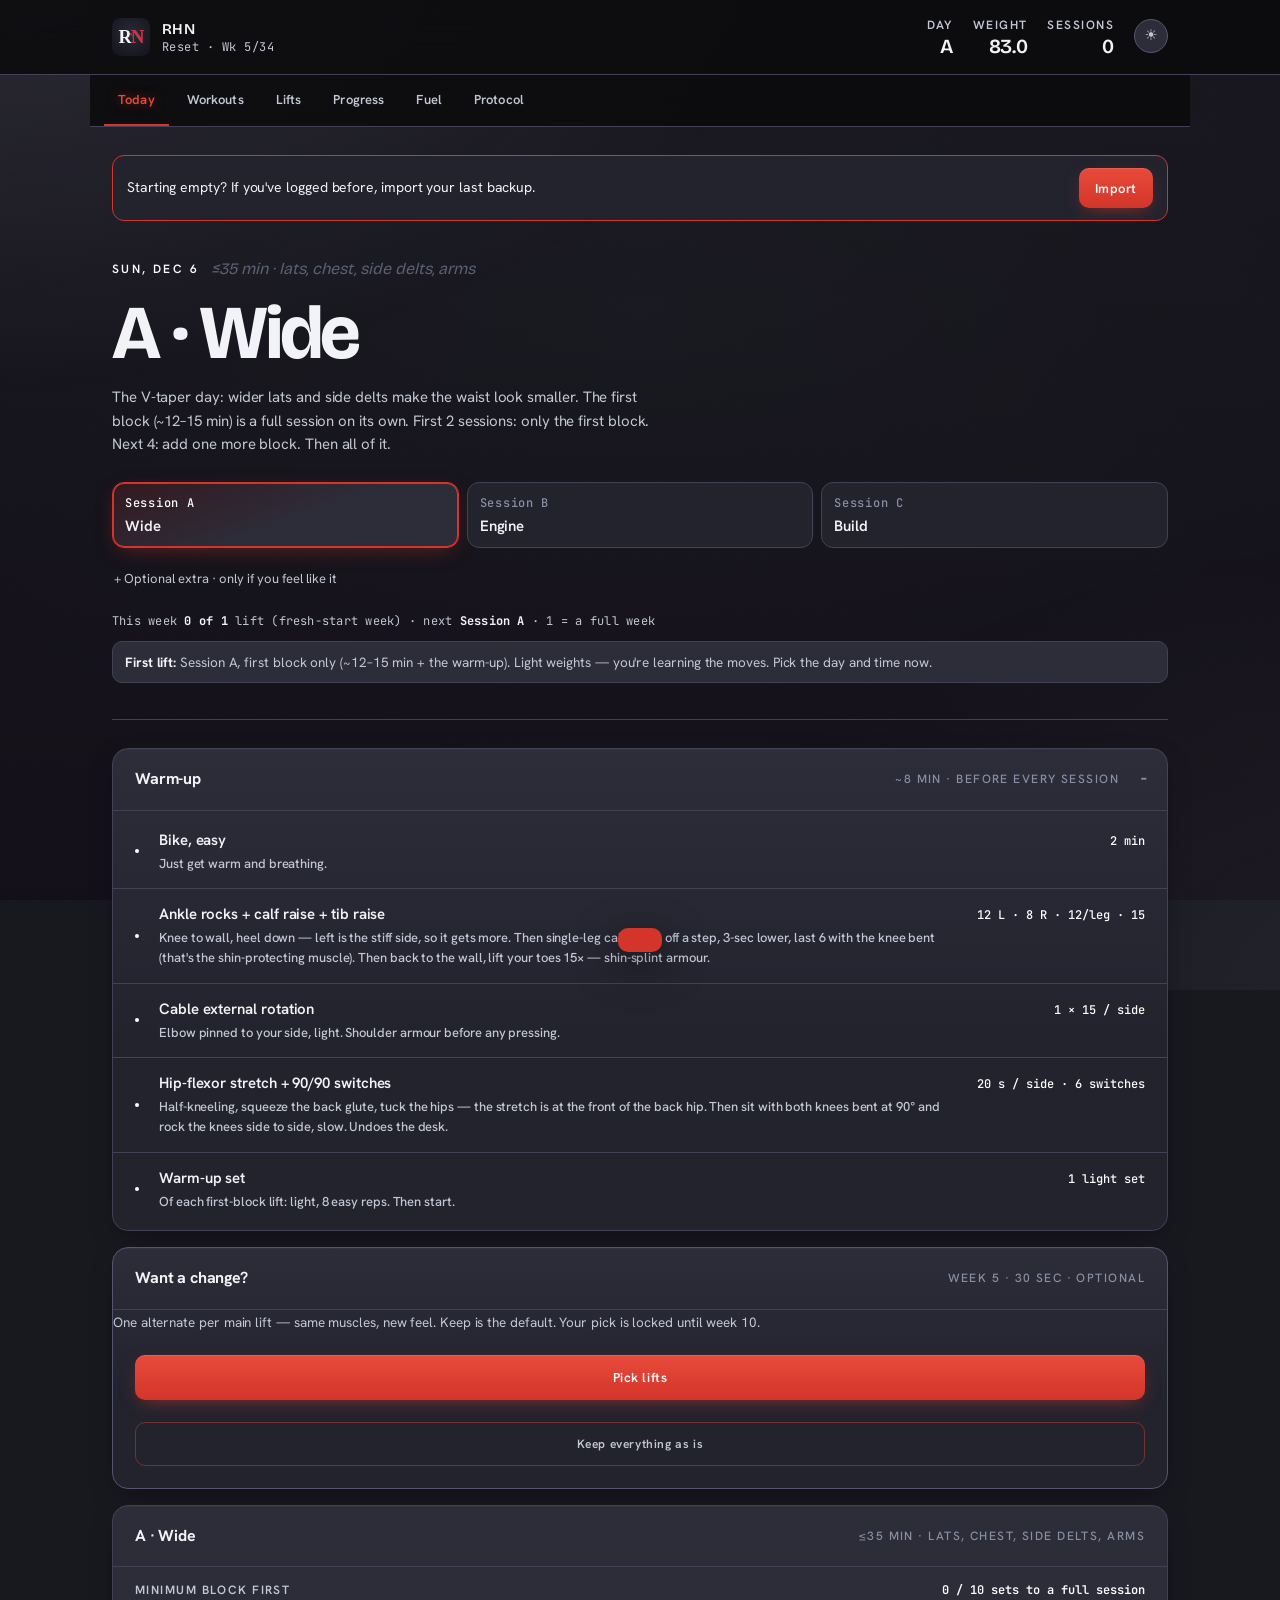
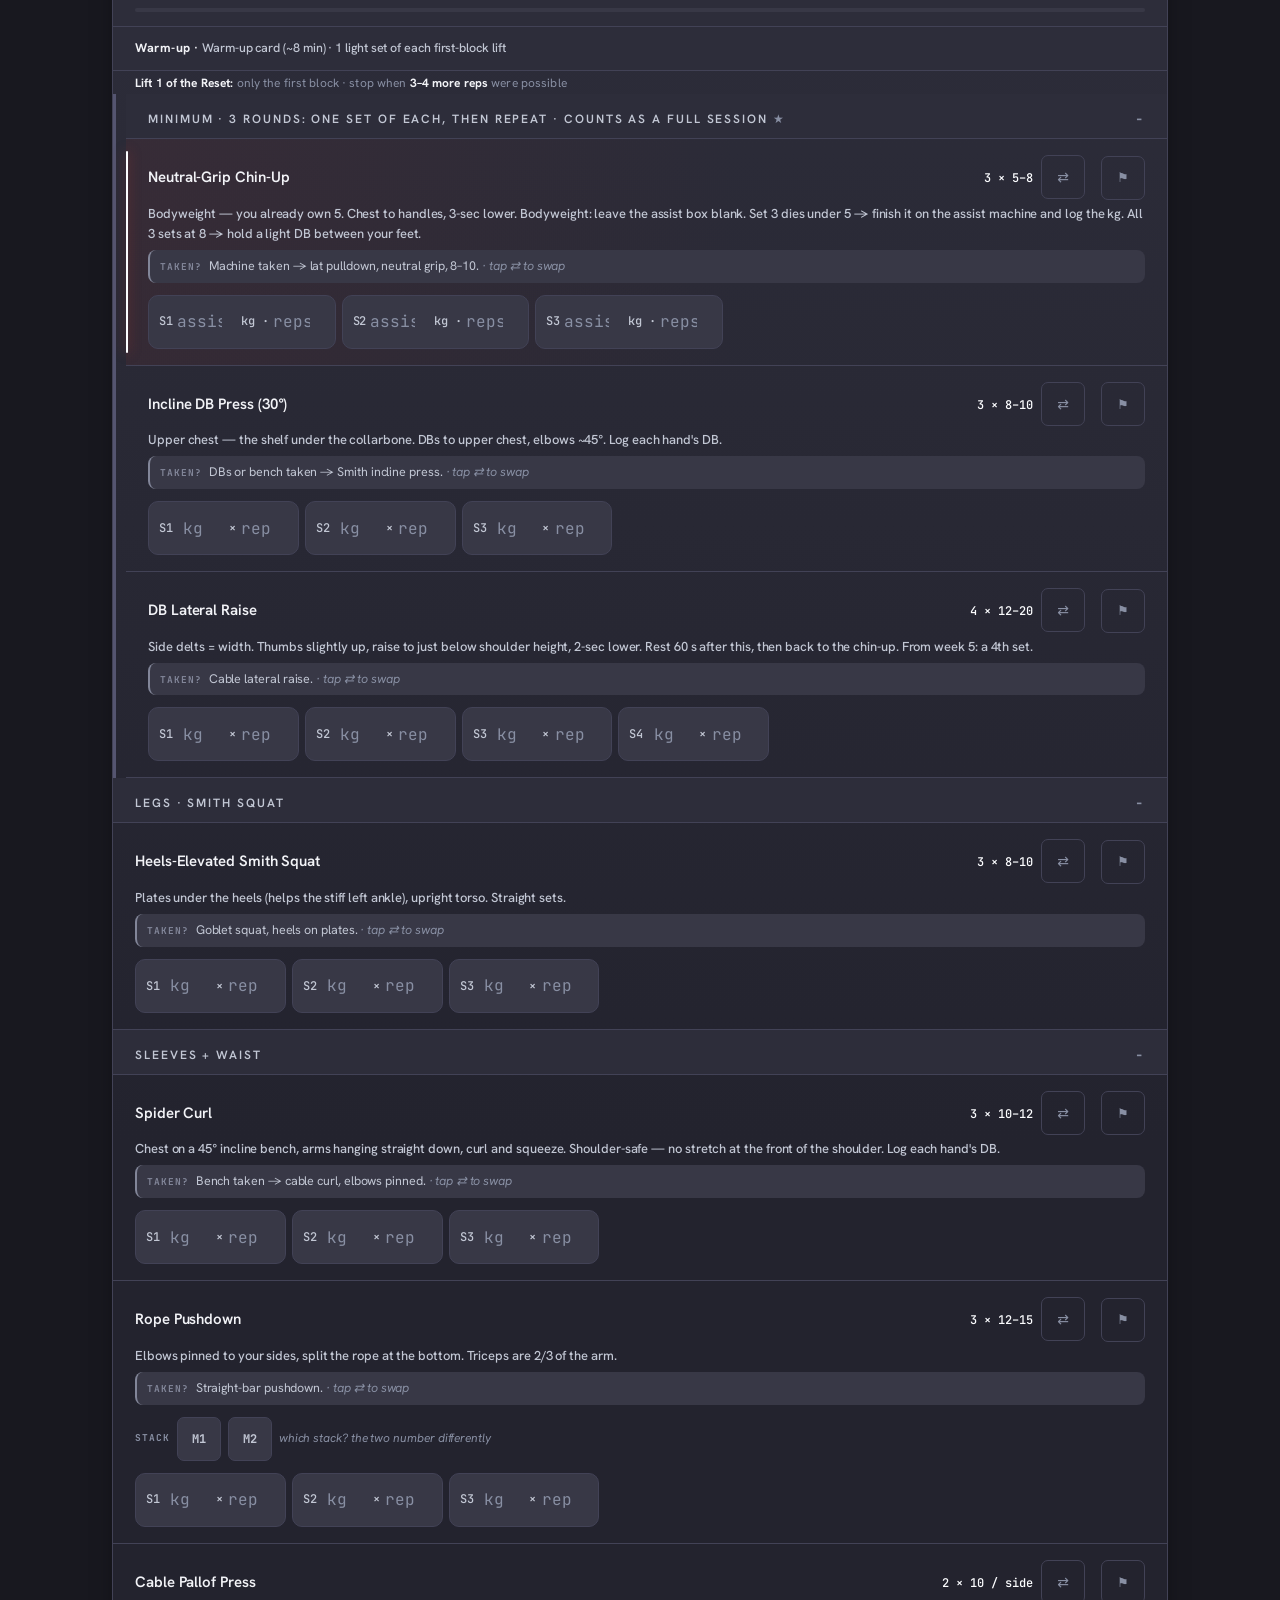
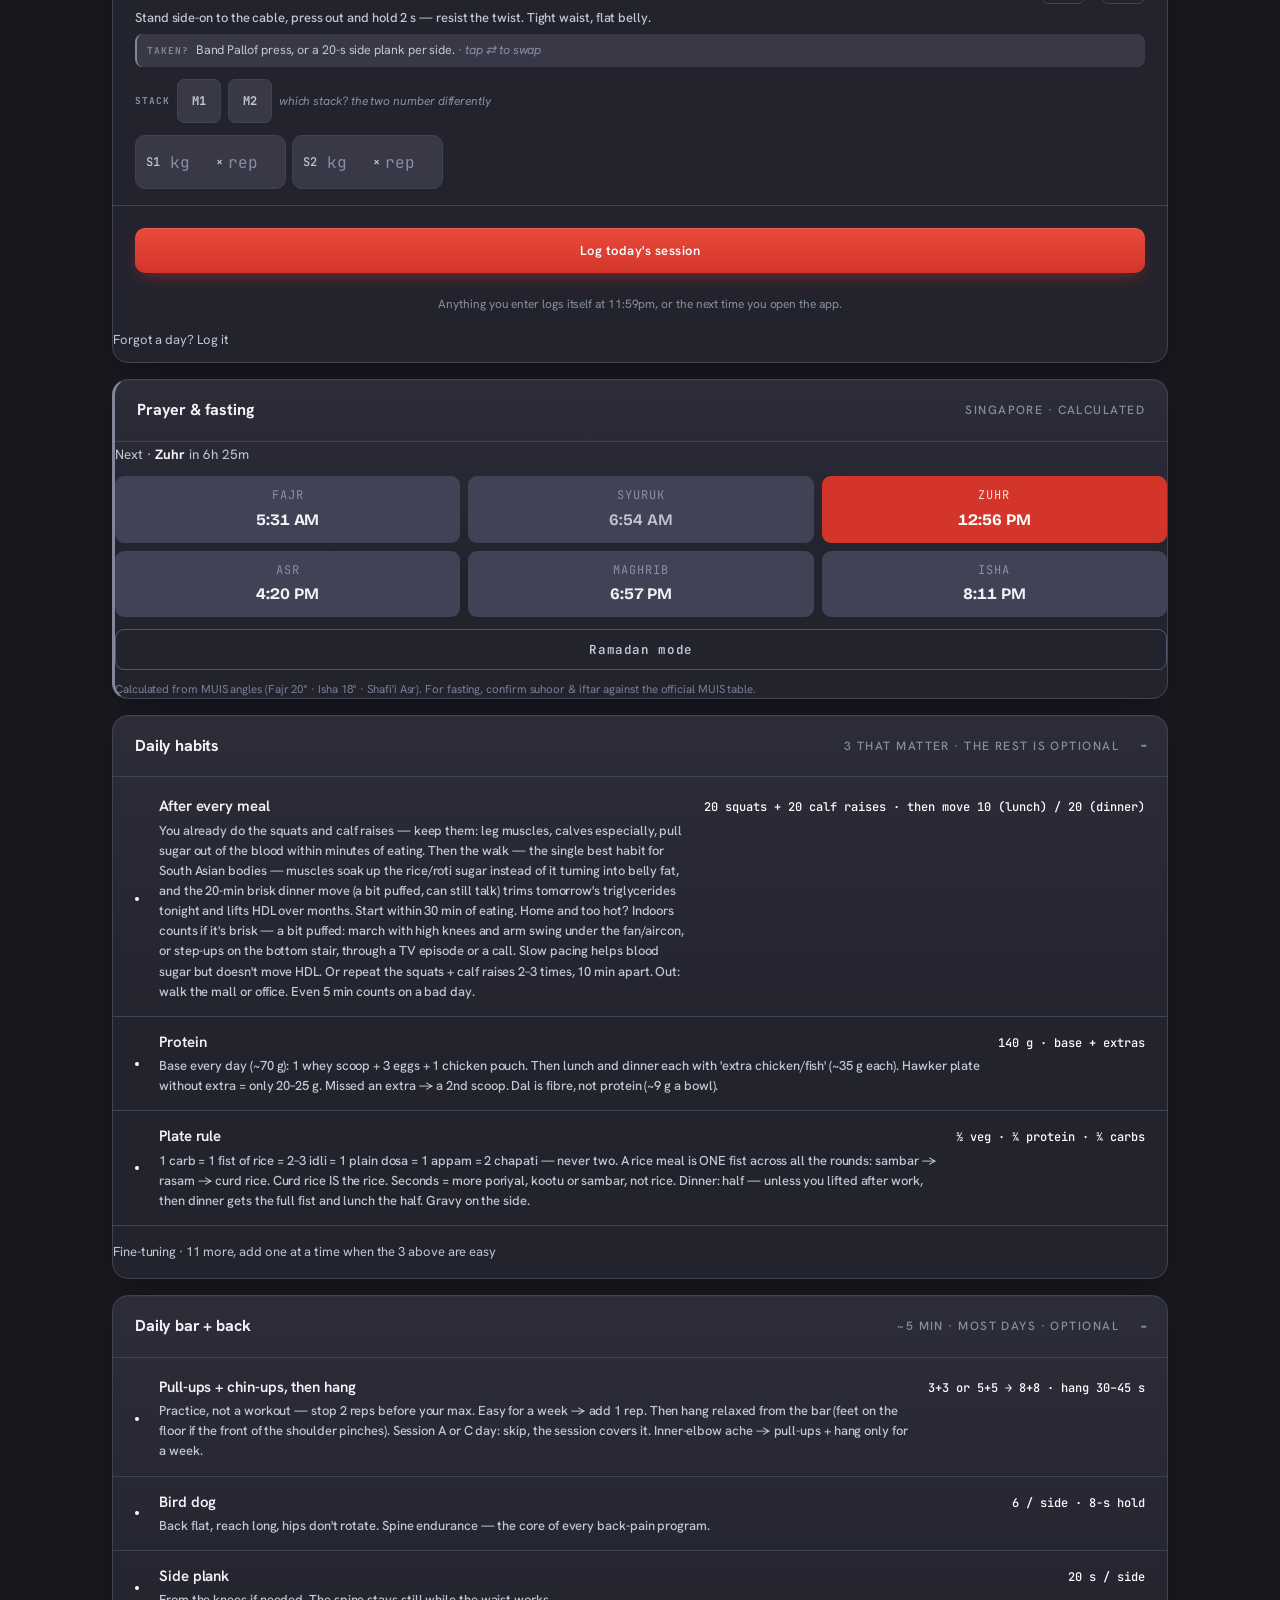
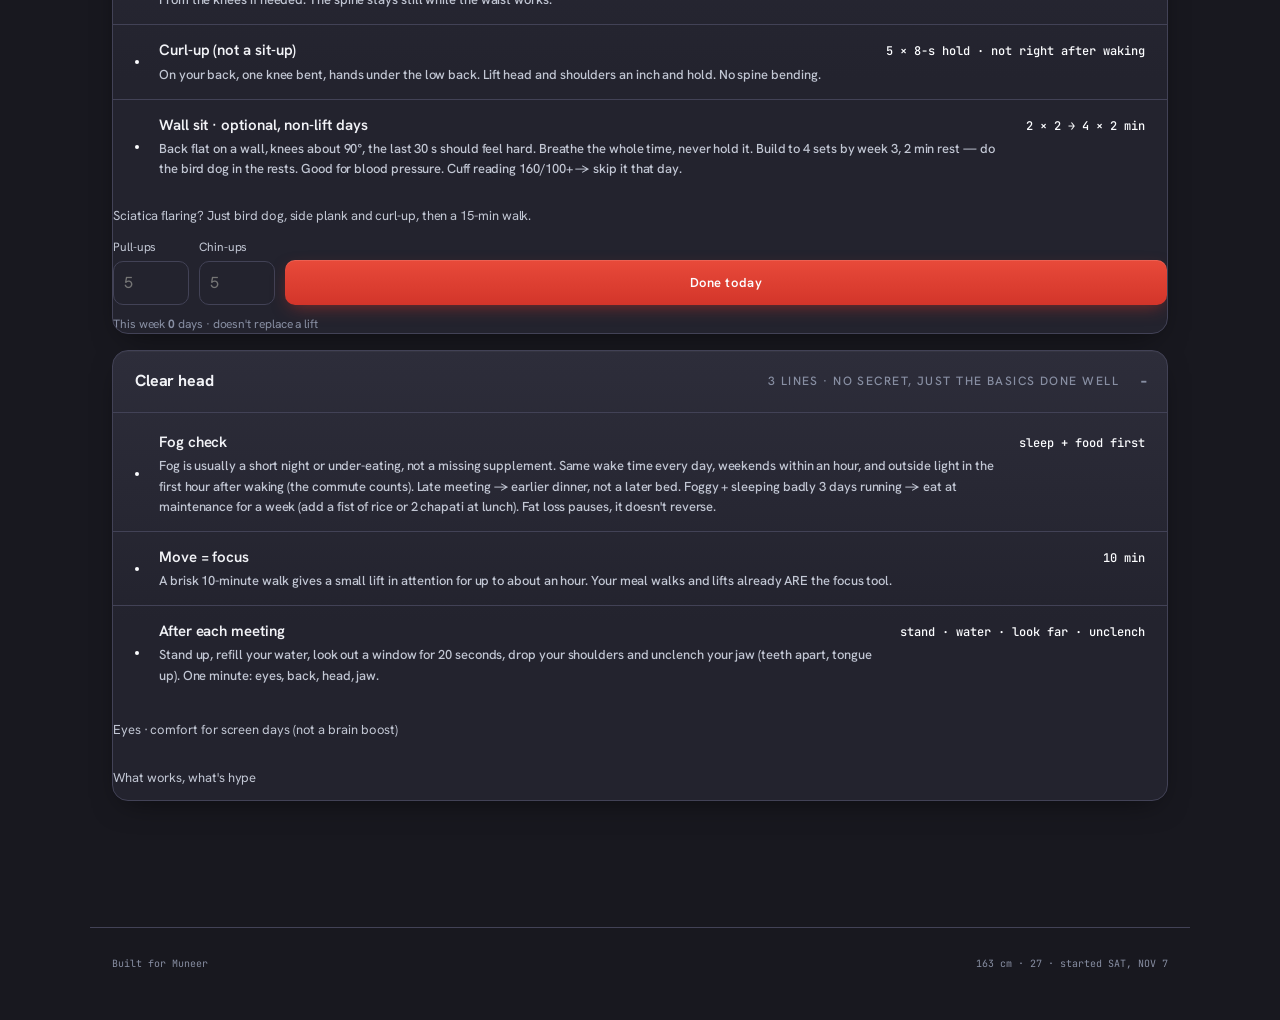
==== commit 3c6c7583: "Pair and pop (D:\Code\COLOR-RULES.md): one red, tinted neutrals, AA contrast - Red kept only where i" ====
--- a/index.html
+++ b/index.html
@@ -17,7 +17,7 @@
 <meta name="apple-mobile-web-app-capable" content="yes" />
 <meta name="apple-mobile-web-app-status-bar-style" content="black-translucent" />
 <meta name="apple-mobile-web-app-title" content="RHN" />
-<link rel="stylesheet" href="styles.css?v=65" />
+<link rel="stylesheet" href="styles.css?v=66" />
 </head>
 <body>
 <header class="topbar">
@@ -493,6 +493,6 @@
 <div class="toast" id="toast"></div>
 
 <script src="data.js?v=88"></script>
-<script src="app.js?v=87"></script>
+<script src="app.js?v=89"></script>
 </body>
 </html>
--- a/styles.css
+++ b/styles.css
@@ -2518,3 +2518,53 @@
 
 /* Light mode sits on plain bone — no dark-mode vignette underneath */
 html.light, html.light body { background-image: none; background-color: var(--bg); }
+
+/* =====================================================================
+   PAIR AND POP (D:\Code\COLOR-RULES.md) · grey + off-white + ONE red
+   Red only where it earns it: primary buttons, the selected tab, the active
+   session, progress, the rest bar, focus. Everything decorative is neutral.
+   Whites and blacks are tinted (cool, to match the charcoal); text passes AA.
+   ===================================================================== */
+:root { --text: #F2F3F7; --on-accent: #FCFDFF; }
+:root.light {
+  --bg: #ECECEF;          /* porcelain — cool, so the red pops from the opposite side */
+  --bg-1: #FAFAF8;        /* no pure white */
+  --bg-2: #F2F2F4;
+  --bg-3: #E4E4E8;
+  --line: #D6D6DC;
+  --line-bright: #BDBDC5;
+  --text-dim: #55545B;
+  --text-faint: #68676D;  /* was 2.4:1 — now ≥ 4.7:1 */
+  --on-accent: #FCFDFF;
+}
+:root.light .topbar, :root.light .tabs { background: rgba(236,236,239,0.9); }
+
+/* progress = the pop */
+.session-progress-fill, .session-progress-fill.complete { background: var(--wine); }
+
+/* decorative reds -> neutral */
+.block-title { color: var(--text-dim); }
+.block-toggle, .card-toggle { color: var(--text-faint); }
+.exercise-block.floor-block { border-left-color: var(--line-bright); }
+.exercise-block.floor-block .block-title-text::after { color: var(--text-faint); }
+.workout-cue strong { color: var(--text); }
+.workout-warmup { background: var(--bg-2); }
+.workout-warmup::before { color: var(--text); }
+.set-input.done { border-color: var(--line-bright); background: var(--bg-2); }
+.set-input.done span, .set-input.done input, .set-input.done .set-bar-total { color: var(--text); }
+.ms-set.done { border-color: var(--line-bright); }
+.ms-set.done .ms-set-label { color: var(--text); }
+.day-pill.done:not(.active) { border-color: var(--line-bright); background: var(--bg-2); }
+.day-pill.next .day-pill-num::after { color: var(--text-dim); }
+.week-cell.done { border-color: var(--line-bright); }
+.phase-title { color: var(--text); }
+.rule-num { color: var(--text-faint); }
+.rest-bar-label { color: var(--text-dim); }
+.history-detail .det-note { color: var(--text-dim); }
+.target-cell:nth-child(3n+2) .target-value { color: var(--text); }
+.pr-next-line strong { color: var(--text); }
+.spidey-link { color: var(--text-dim); }
+.mob-last.fresh { color: var(--text); }
+.wl-count.full { color: var(--text); }
+.variant-card, .checkin-card, .sa-card { border-color: var(--line-bright); }
+.ci-badge { color: var(--text); }
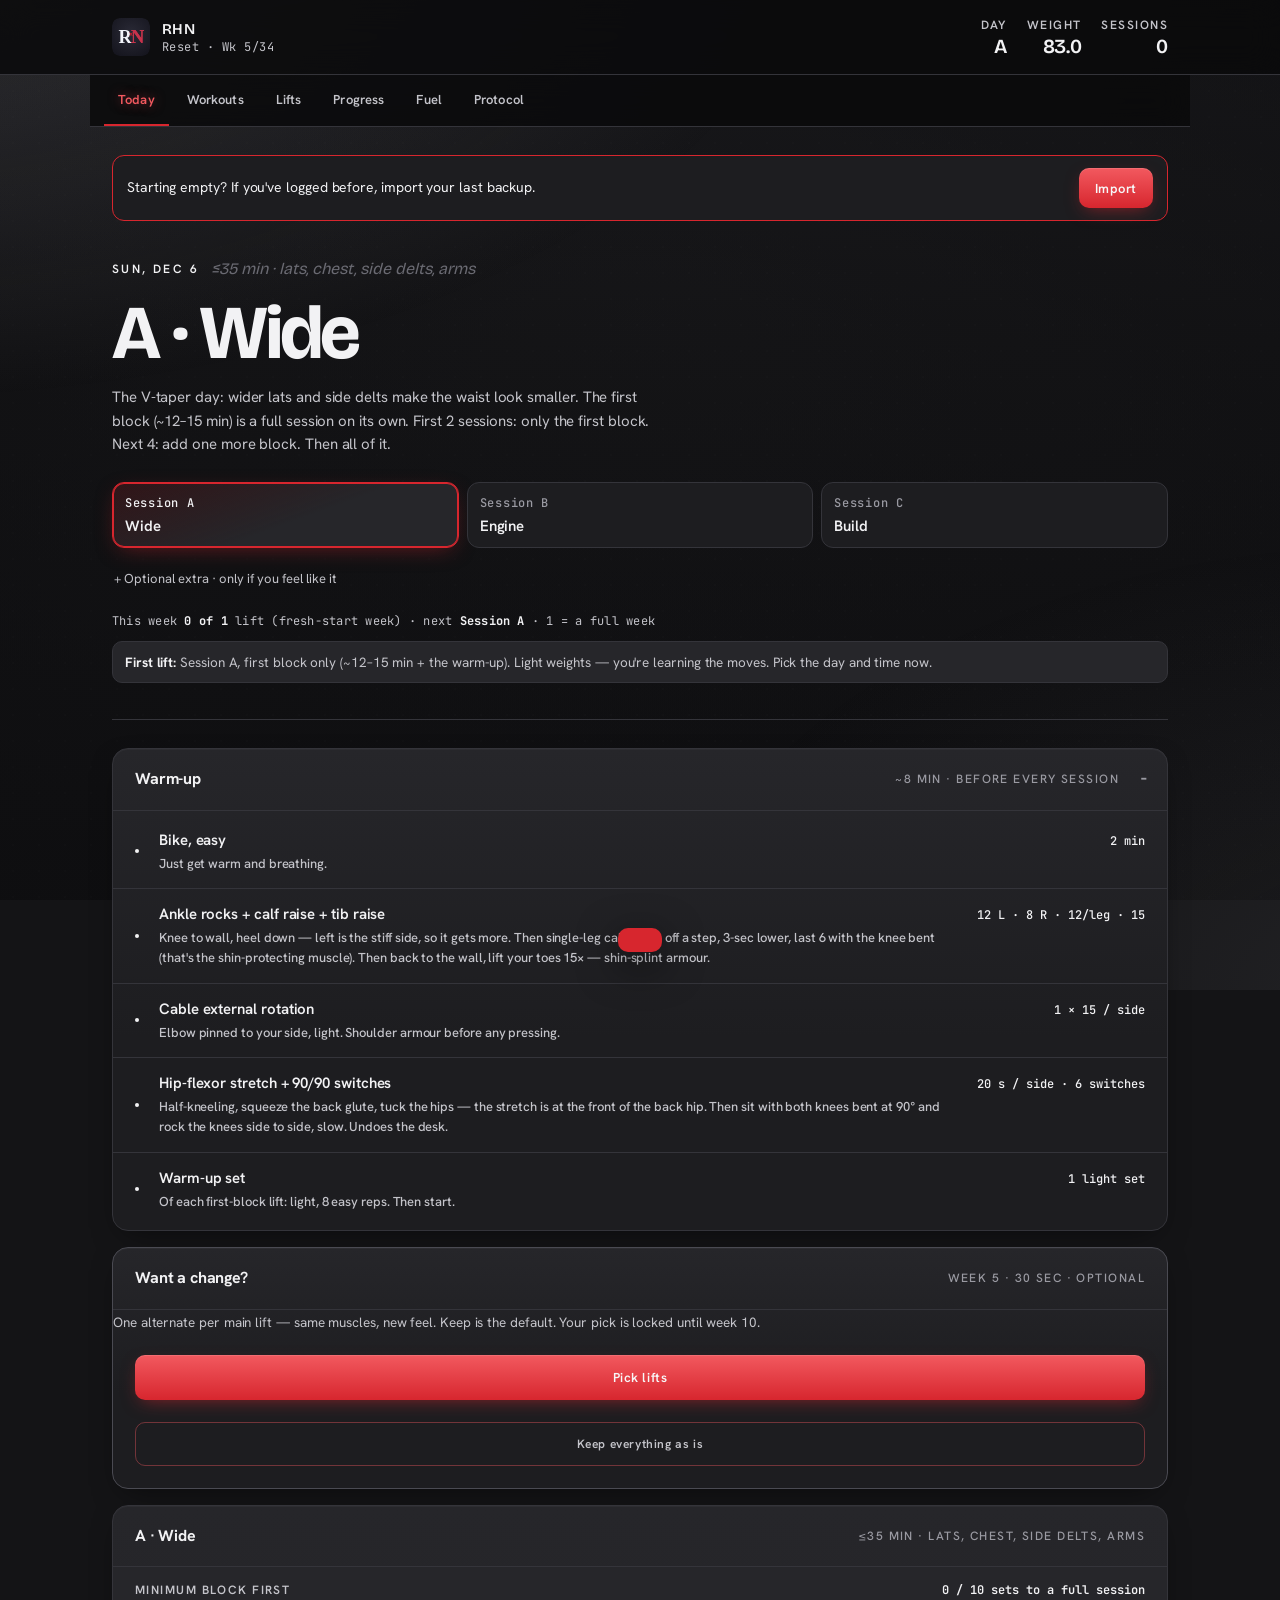
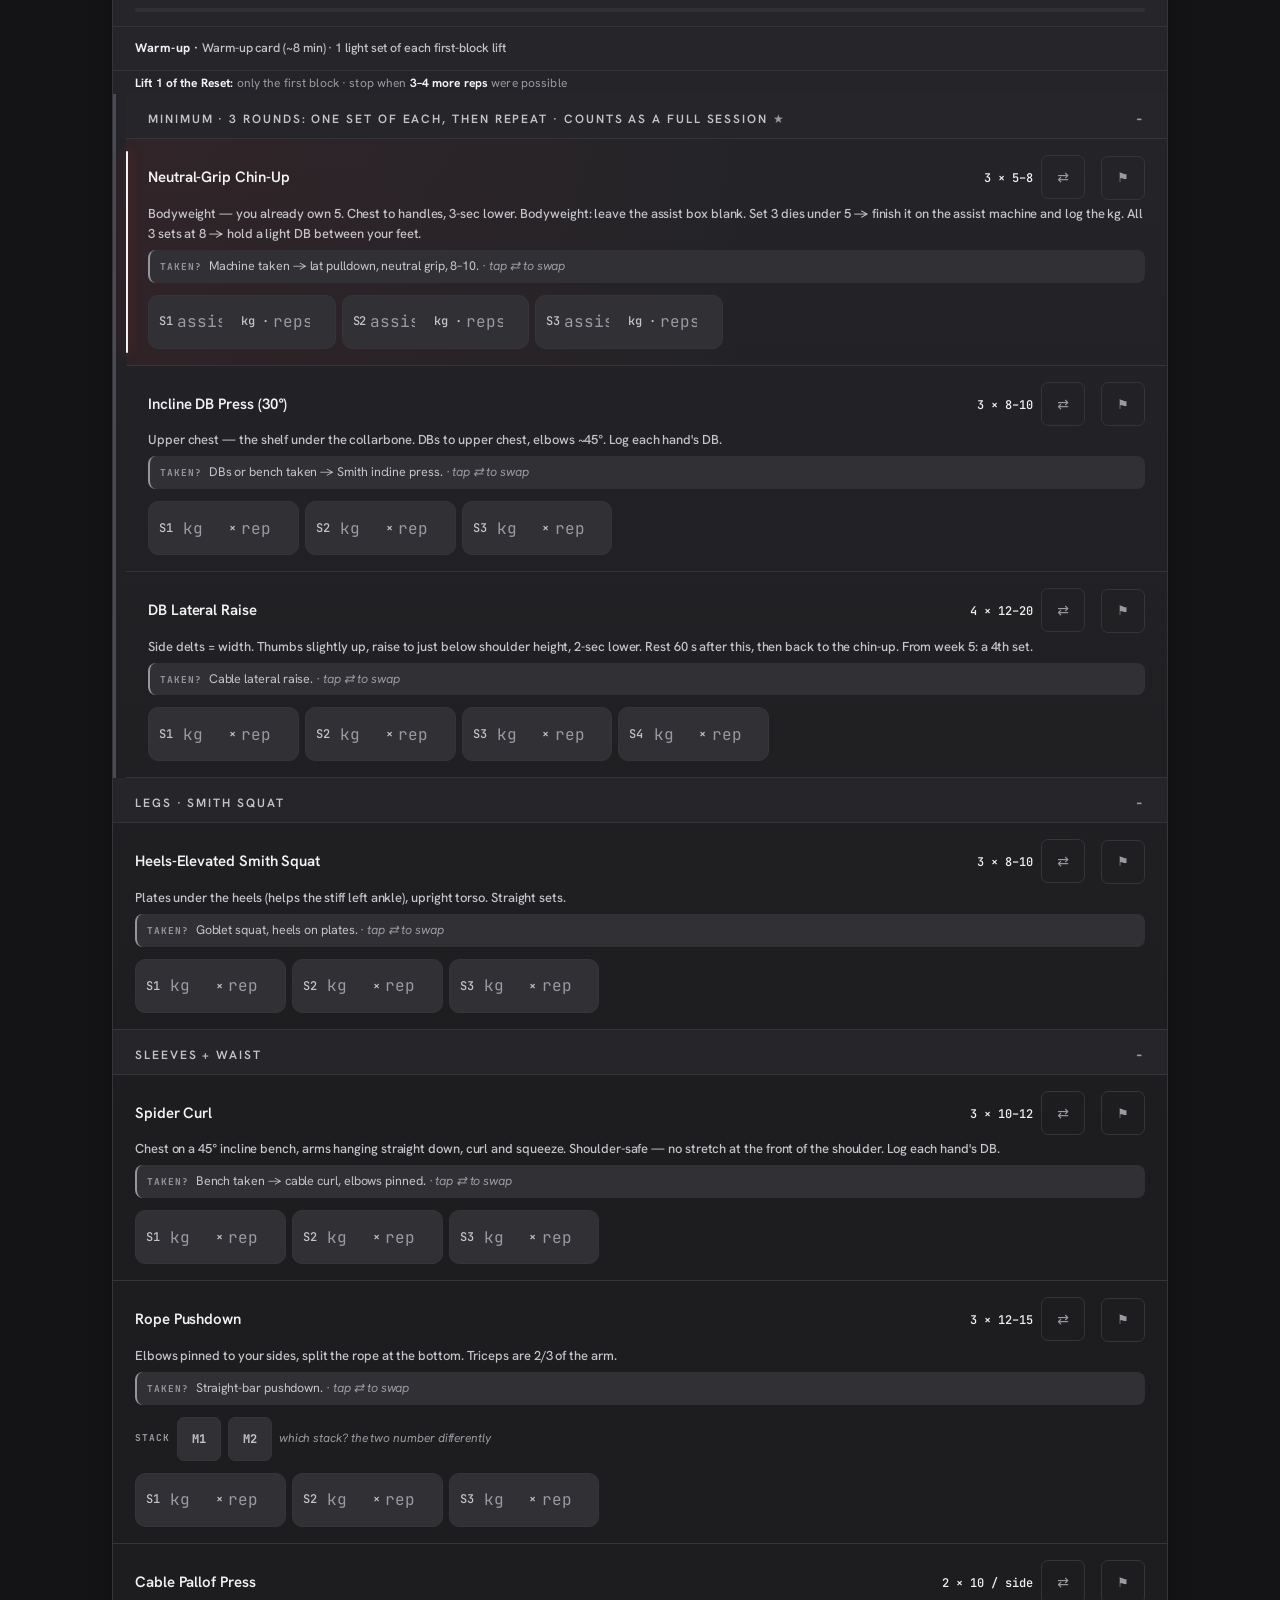
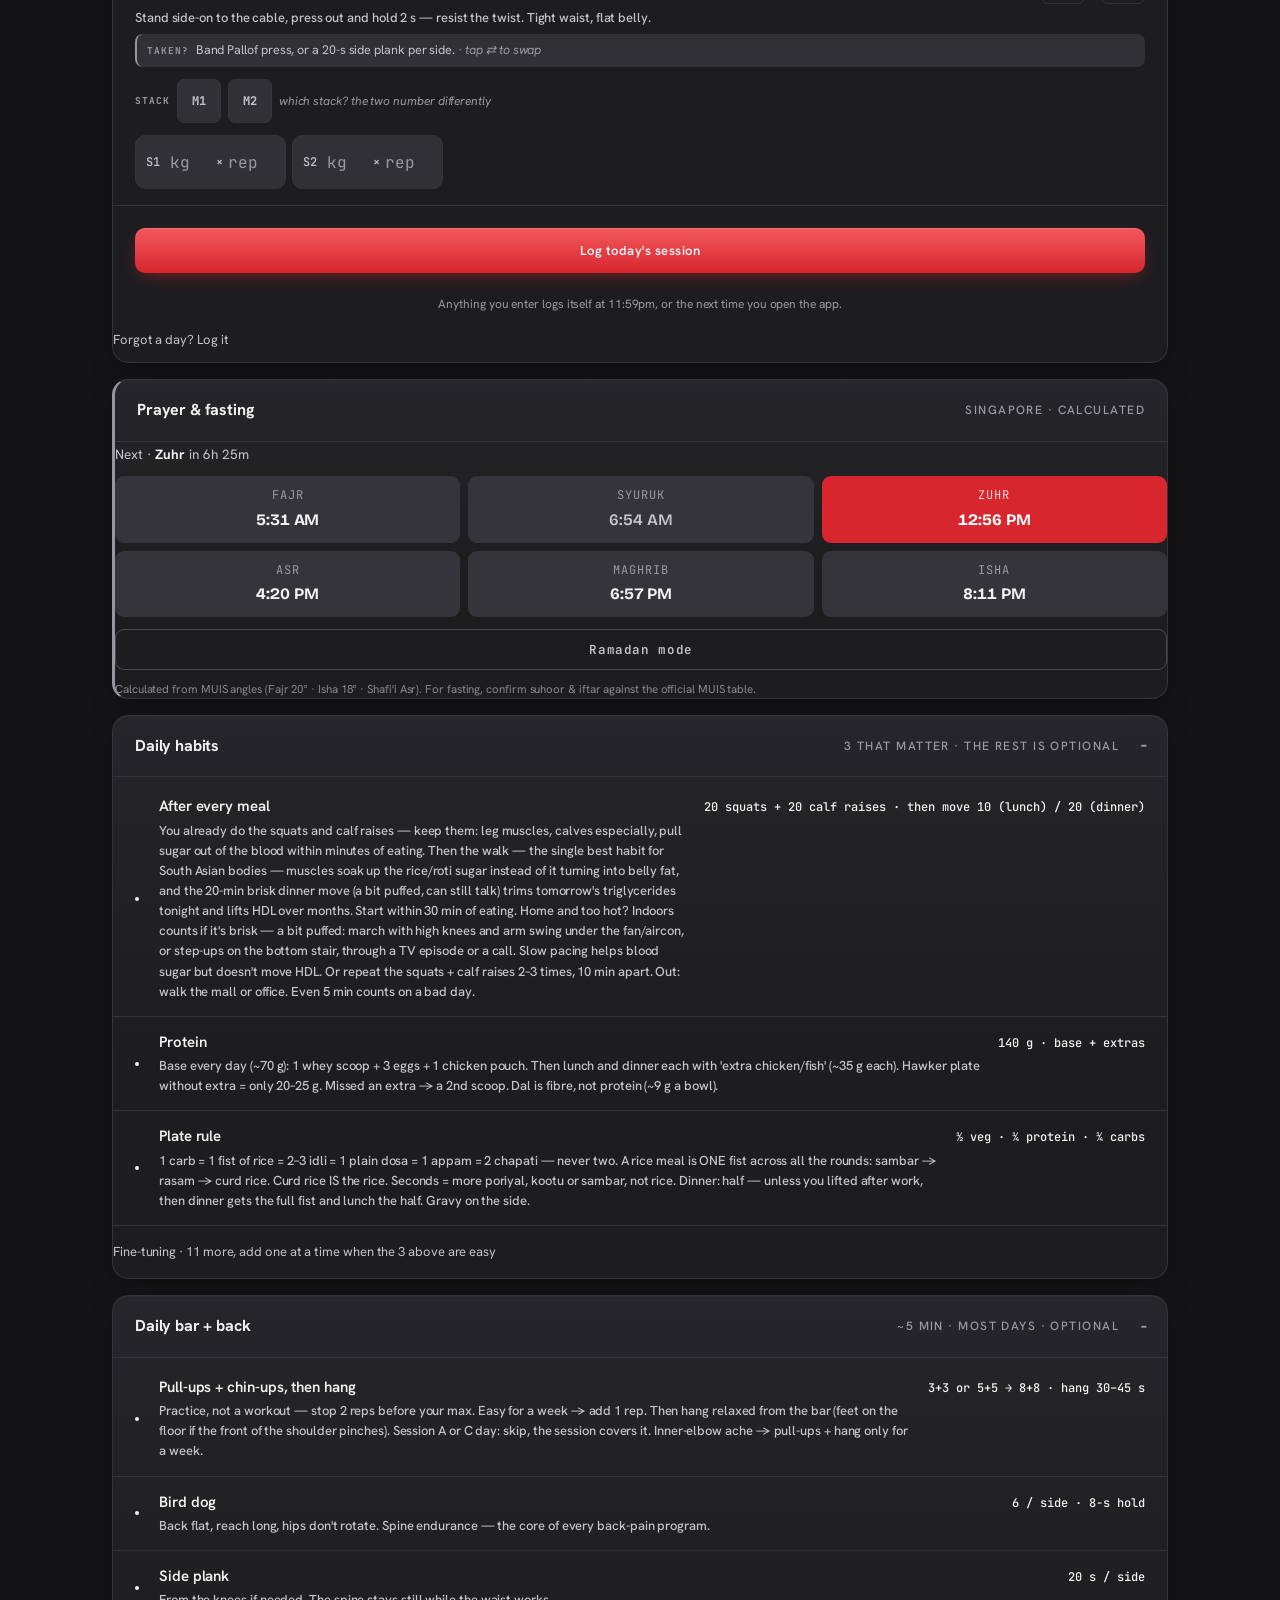
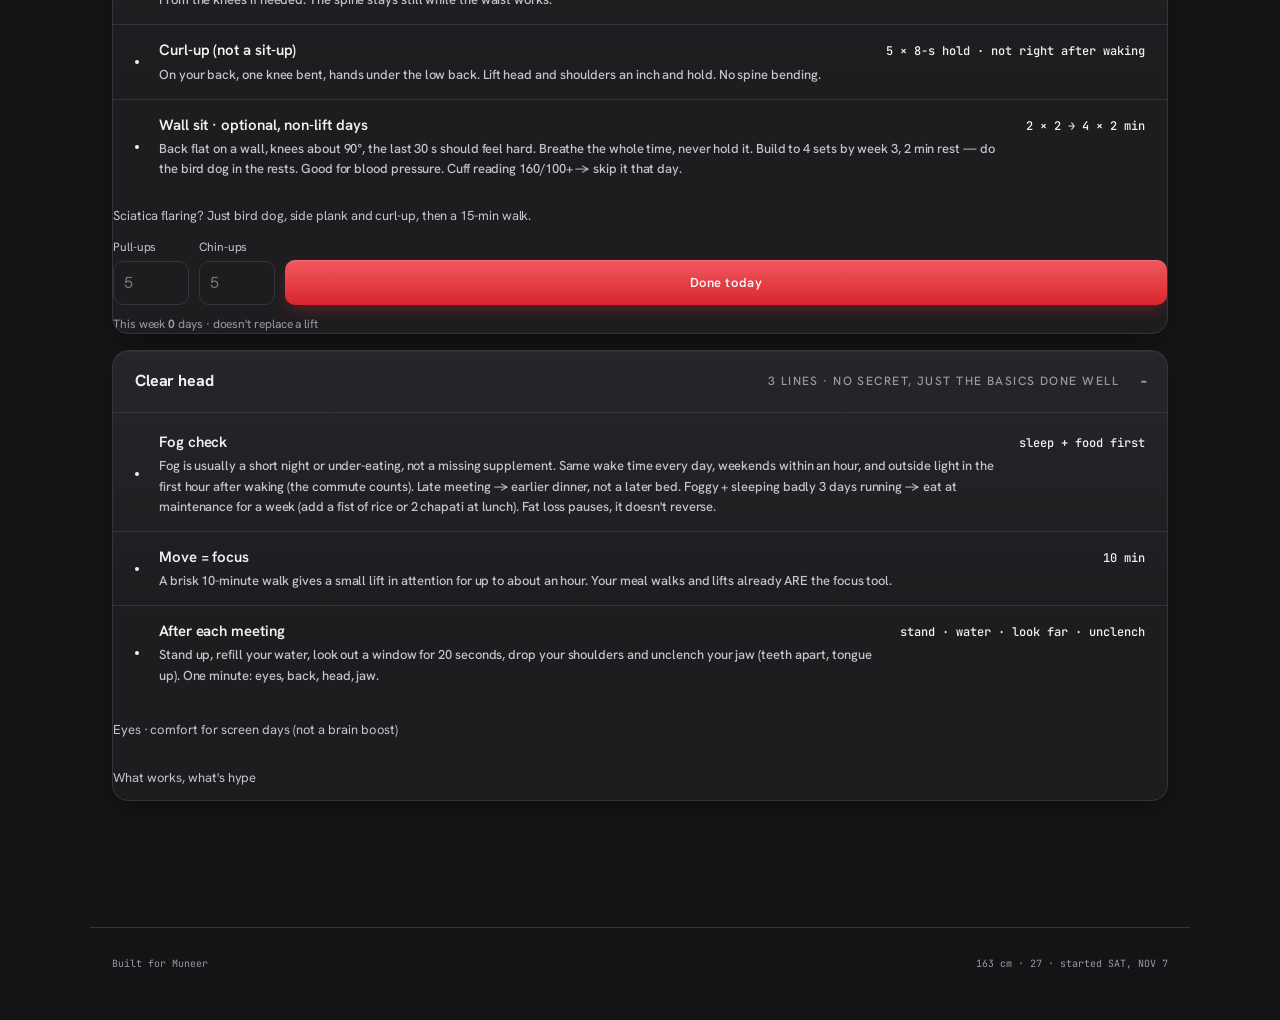
==== commit c078489a: "Dark only, graphite + scarlet - Light mode retired: toggle removed, app always dark, old preference " ====
--- a/index.html
+++ b/index.html
@@ -6,7 +6,7 @@
 <meta http-equiv="Cache-Control" content="no-cache, no-store, must-revalidate" />
 <meta http-equiv="Pragma" content="no-cache" />
 <meta http-equiv="Expires" content="0" />
-<meta name="theme-color" content="#18181F" />
+<meta name="theme-color" content="#141416" />
 <title>RHN Protocol · Muneer</title>
 <link rel="preconnect" href="https://fonts.googleapis.com">
 <link rel="preconnect" href="https://fonts.gstatic.com" crossorigin>
@@ -17,7 +17,7 @@
 <meta name="apple-mobile-web-app-capable" content="yes" />
 <meta name="apple-mobile-web-app-status-bar-style" content="black-translucent" />
 <meta name="apple-mobile-web-app-title" content="RHN" />
-<link rel="stylesheet" href="styles.css?v=66" />
+<link rel="stylesheet" href="styles.css?v=67" />
 </head>
 <body>
 <header class="topbar">
@@ -33,7 +33,6 @@
       <div class="stat"><span class="stat-label">Day</span><span class="stat-value" id="dayBadge">—</span></div>
       <div class="stat"><span class="stat-label">Weight</span><span class="stat-value" id="weightBadge">83.0</span></div>
       <div class="stat"><span class="stat-label" id="streakLabel">Streak</span><span class="stat-value" id="streakBadge">0</span></div>
-      <button class="theme-toggle" id="themeToggle" type="button" aria-label="Toggle light/dark"></button>
     </div>
   </div>
 </header>
@@ -493,6 +492,6 @@
 <div class="toast" id="toast"></div>
 
 <script src="data.js?v=88"></script>
-<script src="app.js?v=89"></script>
+<script src="app.js?v=90"></script>
 </body>
 </html>
--- a/styles.css
+++ b/styles.css
@@ -97,8 +97,8 @@
 html, body {
   background: var(--bg);
   background-image:
-    radial-gradient(125% 105% at 50% 35%, rgba(28,28,36,0.2), rgba(20,16,25,0.6) 65%, rgba(20,16,25,0.95) 100%),
-    linear-gradient(180deg, #1C1C24 0%, var(--bg) 38%, #141019 100%);
+    radial-gradient(125% 105% at 50% 35%, rgba(22,22,25,0.2), rgba(14,14,16,0.6) 65%, rgba(14,14,16,0.95) 100%),
+    linear-gradient(180deg, #1A1A1D 0%, var(--bg) 38%, #0F0F11 100%);
   background-attachment: fixed;
   color: var(--text);
   font-family: 'Hanken Grotesk', system-ui, -apple-system, sans-serif;
@@ -117,7 +117,7 @@
   position: fixed;
   inset: 0;
   background-image:
-    radial-gradient(rgba(130,134,153,0.05) 1px, transparent 1.4px);
+    radial-gradient(rgba(150,150,158,0.05) 1px, transparent 1.4px);
   background-size: 26px 26px;
   pointer-events: none;
   z-index: 0;
@@ -129,17 +129,17 @@
   position: fixed;
   inset: -10%;
   background:
-    radial-gradient(ellipse 95% 70% at 0% 0%, rgba(130,134,153,0.22), transparent 65%),
-    radial-gradient(ellipse 70% 60% at 100% 100%, rgba(130,134,153,0.10), transparent 70%);
+    radial-gradient(ellipse 95% 70% at 0% 0%, rgba(150,150,158,0.22), transparent 65%),
+    radial-gradient(ellipse 70% 60% at 100% 100%, rgba(150,150,158,0.10), transparent 70%);
   pointer-events: none;
   z-index: 0;
 }
 /* Light theme: kill the dark moodlight, soften the dots to a faint warm tint */
-:root.light body::before { opacity: 0.5; background-image: radial-gradient(rgba(130,134,153,0.06) 1px, transparent 1.4px); }
+:root.light body::before { opacity: 0.5; background-image: radial-gradient(rgba(150,150,158,0.06) 1px, transparent 1.4px); }
 :root.light body::after {
   background:
-    radial-gradient(ellipse 90% 60% at 0% 0%, rgba(130,134,153,0.06), transparent 60%),
-    radial-gradient(ellipse 70% 55% at 100% 100%, rgba(130,134,153,0.04), transparent 65%);
+    radial-gradient(ellipse 90% 60% at 0% 0%, rgba(150,150,158,0.06), transparent 60%),
+    radial-gradient(ellipse 70% 55% at 100% 100%, rgba(150,150,158,0.04), transparent 65%);
 }
 /* Light theme: flip the hardcoded translucent dark surfaces */
 :root.light .topbar { background: rgba(236,234,227,0.88); }
@@ -173,7 +173,7 @@
   position: sticky;
   top: 0;
   z-index: 50;
-  background: rgba(11,11,12,0.85);
+  background: rgba(10,10,11,0.85);
   backdrop-filter: blur(16px) saturate(140%);
   -webkit-backdrop-filter: blur(16px) saturate(140%);
   border-bottom: 1px solid var(--line);
@@ -276,7 +276,7 @@
   max-width: 1100px;
   margin: 0 auto;
   padding: 0 14px;
-  background: rgba(11,11,12,0.85);
+  background: rgba(10,10,11,0.85);
   backdrop-filter: blur(16px);
   -webkit-backdrop-filter: blur(16px);
   border-bottom: 1px solid var(--line);
@@ -301,7 +301,7 @@
 .tab.active {
   color: var(--wine-bright);
   border-bottom-color: var(--wine);
-  text-shadow: 0 0 12px rgba(230,74,58,0.5);
+  text-shadow: 0 0 12px rgba(242,89,95,0.5);
 }
 
 /* ========== MAIN ========== */
@@ -344,10 +344,10 @@
   background: var(--bg-3);
 }
 .prog-btn.active {
-  background: linear-gradient(160deg, rgba(211,53,42,0.2) 0%, var(--bg-2) 55%);
+  background: linear-gradient(160deg, rgba(215,38,46,0.2) 0%, var(--bg-2) 55%);
   border-color: var(--wine);
   color: var(--wine-bright);
-  box-shadow: 0 4px 12px -4px rgba(211,53,42,0.4);
+  box-shadow: 0 4px 12px -4px rgba(215,38,46,0.4);
 }
 
 /* ========== HERO ========== */
@@ -421,9 +421,9 @@
   transform: translateY(-1px);
 }
 .day-pill.active {
-  background: linear-gradient(160deg, rgba(211,53,42,0.16) 0%, var(--bg-2) 55%);
+  background: linear-gradient(160deg, rgba(215,38,46,0.16) 0%, var(--bg-2) 55%);
   border-color: var(--wine);
-  box-shadow: inset 0 0 0 1px var(--wine), 0 6px 22px -8px rgba(211,53,42,0.5);
+  box-shadow: inset 0 0 0 1px var(--wine), 0 6px 22px -8px rgba(215,38,46,0.5);
 }
 .day-pill.active .day-pill-num { color: var(--cream); }
 .day-pill-num {
@@ -444,7 +444,7 @@
   text-transform: none;
 }
 /* Done-this-week + next-up markers on the day pills */
-.day-pill.done { border-color: var(--wine); background: rgba(211,53,42,0.06); }
+.day-pill.done { border-color: var(--wine); background: rgba(215,38,46,0.06); }
 .day-pill.done .day-pill-name { color: var(--text-dim); }
 .day-pill-check {
   display: inline-block; margin-left: 6px; color: var(--wine-bright); font-weight: 700;
@@ -519,7 +519,7 @@
   color: var(--cream);
   letter-spacing: 0.05em;
   font-weight: 500;
-  background: rgba(211,53,42,0.14);
+  background: rgba(215,38,46,0.14);
   padding: 3px 7px;
   border-radius: 4px;
 }
@@ -655,7 +655,7 @@
   transition: border-color 0.18s, background 0.18s;
 }
 .ms-set.done {
-  background: rgba(230,74,58,0.08);
+  background: rgba(242,89,95,0.08);
   border-color: var(--wine-dim);
 }
 .ms-set-label {
@@ -706,7 +706,7 @@
   padding: 9px 0;
   transition: border-color 0.15s, box-shadow 0.15s;
 }
-.ms-inputs input:focus { box-shadow: 0 0 0 3px rgba(211,53,42,0.15); }
+.ms-inputs input:focus { box-shadow: 0 0 0 3px rgba(215,38,46,0.15); }
 .ms-inputs input::placeholder { color: var(--text-faint); font-weight: 400; }
 .ms-inputs input:focus { border-color: var(--wine); }
 .ms-inputs span {
@@ -767,7 +767,7 @@
   gap: 6px;
   margin-top: 6px;
   padding: 3px 8px;
-  background: rgba(130,134,153,0.12);
+  background: rgba(150,150,158,0.12);
   border: 1px solid var(--line-bright);
   border-radius: 4px;
   font-family: 'JetBrains Mono', monospace;
@@ -784,7 +784,7 @@
 .exercise-prev.beaten {
   color: var(--brass-bright);
   border-color: var(--brass-dim);
-  background: rgba(211,53,42,0.20);
+  background: rgba(215,38,46,0.20);
 }
 .exercise-prev.beaten::before {
   content: '↑';
@@ -866,12 +866,12 @@
   border-radius: 8px;
   border: 1px solid var(--wine-bright);
   cursor: pointer;
-  box-shadow: 0 0 12px rgba(211,53,42,0.25);
+  box-shadow: 0 0 12px rgba(215,38,46,0.25);
   transition: background 0.18s, box-shadow 0.18s;
 }
 .timed-go:hover {
   background: var(--wine-bright);
-  box-shadow: 0 0 18px rgba(230,74,58,0.45);
+  box-shadow: 0 0 18px rgba(242,89,95,0.45);
 }
 .timed-go:active { transform: scale(0.97); }
 
@@ -883,7 +883,7 @@
   color: var(--text-dim);
   font-weight: 500;
   line-height: 1.5;
-  background: rgba(211,53,42,0.05);
+  background: rgba(215,38,46,0.05);
 }
 .workout-warmup::before {
   content: 'Warm-up · ';
@@ -898,7 +898,7 @@
   color: var(--text-dim);
   font-weight: 500;
   line-height: 1.5;
-  background: rgba(130,134,153,0.06);
+  background: rgba(150,150,158,0.06);
 }
 .workout-gated-note::before {
   content: 'Your hips · ';
@@ -949,7 +949,7 @@
   gap: 12px;
   padding: 14px 22px;
   border-bottom: 1px solid var(--line);
-  background: rgba(211,53,42,0.05);
+  background: rgba(215,38,46,0.05);
 }
 .office-next { flex: 1; min-width: 0; }
 .office-next-label {
@@ -1133,7 +1133,7 @@
 }
 .set-input:focus-within {
   border-color: var(--wine);
-  box-shadow: 0 0 0 3px rgba(211,53,42,0.15);
+  box-shadow: 0 0 0 3px rgba(215,38,46,0.15);
 }
 .set-input span {
   font-family: 'JetBrains Mono', monospace;
@@ -1165,7 +1165,7 @@
 }
 .set-input.done .set-bar-total { color: var(--wine-bright); }
 .set-input.done {
-  background: rgba(230,74,58,0.14);
+  background: rgba(242,89,95,0.14);
   border-color: var(--wine-bright);
 }
 .set-input.done span { color: var(--wine-bright); }
@@ -1188,12 +1188,12 @@
 }
 .btn-primary {
   background: linear-gradient(180deg, var(--wine-bright) 0%, var(--wine) 100%);
-  box-shadow: 0 6px 18px -6px rgba(211,53,42,0.6), 0 1px 0 rgba(255,255,255,0.12) inset;
+  box-shadow: 0 6px 18px -6px rgba(215,38,46,0.6), 0 1px 0 rgba(255,255,255,0.12) inset;
   transition: filter 0.18s ease, transform 0.12s ease, box-shadow 0.18s ease;
 }
 .btn-primary:hover {
   filter: brightness(1.08);
-  box-shadow: 0 8px 24px -6px rgba(230,74,58,0.7), 0 1px 0 rgba(255,255,255,0.14) inset;
+  box-shadow: 0 8px 24px -6px rgba(242,89,95,0.7), 0 1px 0 rgba(255,255,255,0.14) inset;
 }
 .btn-primary:active { transform: translateY(1px) scale(0.99); }
 .btn-primary.done {
@@ -1209,14 +1209,14 @@
   padding: 13px;
   background: transparent;
   color: var(--red);
-  border: 1px solid rgba(230,74,58,0.4);
+  border: 1px solid rgba(242,89,95,0.4);
   border-radius: 10px;
   font-family: 'Hanken Grotesk', system-ui, sans-serif;
   font-weight: 600;
   font-size: 12px;
   letter-spacing: 0.05em;
 }
-.btn-ghost:hover { background: rgba(230,74,58,0.08); }
+.btn-ghost:hover { background: rgba(242,89,95,0.08); }
 
 /* ========== WORKOUTS ALL ========== */
 .workout-block {
@@ -1377,12 +1377,12 @@
 .week-cell.deload {
   background: var(--bg-3);
   color: var(--cream);
-  border-color: rgba(211,53,42,0.55);
+  border-color: rgba(215,38,46,0.55);
 }
 .week-cell.current {
   border-color: var(--wine);
   color: var(--wine-bright);
-  box-shadow: 0 0 0 2px rgba(194,46,34,0.28);
+  box-shadow: 0 0 0 2px rgba(190,30,38,0.28);
 }
 
 /* ========== HISTORY ========== */
@@ -1563,7 +1563,7 @@
   line-height: 1.55;
 }
 
-.danger-zone { border-color: rgba(230,74,58,0.25); }
+.danger-zone { border-color: rgba(242,89,95,0.25); }
 .warn {
   padding: 16px 22px;
   color: var(--text-dim);
@@ -1598,11 +1598,11 @@
   right: 0;
   bottom: 0;
   z-index: 90;
-  background: rgba(24,24,31,0.93);
+  background: rgba(18,18,20,0.93);
   backdrop-filter: blur(18px) saturate(150%);
   -webkit-backdrop-filter: blur(18px) saturate(150%);
   border-top: 1px solid var(--wine-dim);
-  box-shadow: 0 -10px 40px rgba(211,53,42,0.20);
+  box-shadow: 0 -10px 40px rgba(215,38,46,0.20);
   padding-bottom: env(safe-area-inset-bottom);
   transition: opacity 0.25s, transform 0.3s cubic-bezier(0.2, 0.9, 0.2, 1);
   animation: restBarSlide 0.32s cubic-bezier(0.2, 0.9, 0.2, 1);
@@ -1613,8 +1613,8 @@
 }
 .rest-bar.done {
   border-top-color: var(--crimson);
-  background: rgba(28,8,12,0.94);
-  box-shadow: 0 -10px 40px rgba(211,53,42,0.32);
+  background: rgba(24,10,11,0.94);
+  box-shadow: 0 -10px 40px rgba(215,38,46,0.32);
 }
 .rest-bar-fill {
   position: absolute;
@@ -1622,11 +1622,11 @@
   height: 2px;
   background: linear-gradient(90deg, var(--wine), var(--crimson-bright));
   transition: width 1s linear;
-  box-shadow: 0 0 10px rgba(211,53,42,0.55);
+  box-shadow: 0 0 10px rgba(215,38,46,0.55);
 }
 .rest-bar.done .rest-bar-fill {
   background: var(--crimson);
-  box-shadow: 0 0 12px rgba(211,53,42,0.6);
+  box-shadow: 0 0 12px rgba(215,38,46,0.6);
 }
 .rest-bar-content {
   max-width: 1100px;
@@ -1674,7 +1674,7 @@
   border-color: var(--wine);
 }
 .rest-bar-skip { color: var(--crimson); border-color: var(--crimson-dim); }
-.rest-bar-skip:hover { background: rgba(211,53,42,0.10); color: var(--crimson-bright); border-color: var(--crimson); }
+.rest-bar-skip:hover { background: rgba(215,38,46,0.10); color: var(--crimson-bright); border-color: var(--crimson); }
 
 /* ========== ACTIVE / COMPLETED EXERCISE ========== */
 .exercise {
@@ -1683,7 +1683,7 @@
 }
 .exercise.completed { opacity: 0.42; }
 .exercise.active {
-  background: linear-gradient(90deg, rgba(211,53,42,0.07), transparent 60%);
+  background: linear-gradient(90deg, rgba(215,38,46,0.07), transparent 60%);
 }
 .exercise.active::before {
   content: '';
@@ -1694,14 +1694,14 @@
   width: 2px;
   background: var(--crimson);
   border-radius: 2px;
-  box-shadow: 0 0 12px rgba(211,53,42,0.55);
+  box-shadow: 0 0 12px rgba(215,38,46,0.55);
 }
 
 /* PR flash */
 @keyframes prFlash {
-  0%   { box-shadow: 0 0 0 0 rgba(211,53,42,0.6); transform: scale(1); }
-  35%  { box-shadow: 0 0 0 6px rgba(211,53,42,0.35); transform: scale(1.02); }
-  100% { box-shadow: 0 0 0 0 rgba(211,53,42,0); transform: scale(1); }
+  0%   { box-shadow: 0 0 0 0 rgba(215,38,46,0.6); transform: scale(1); }
+  35%  { box-shadow: 0 0 0 6px rgba(215,38,46,0.35); transform: scale(1.02); }
+  100% { box-shadow: 0 0 0 0 rgba(215,38,46,0); transform: scale(1); }
 }
 .set-input.pr-flash, .ms-set.pr-flash {
   animation: prFlash 1.4s cubic-bezier(0.2, 0.9, 0.2, 1);
@@ -1794,11 +1794,11 @@
   border: 1px solid var(--line-bright);
 }
 .mode-banner.deload {
-  background: linear-gradient(160deg, rgba(130,134,153,0.14), rgba(20,16,25,0.4));
+  background: linear-gradient(160deg, rgba(150,150,158,0.14), rgba(14,14,16,0.4));
   border-color: var(--cobalt-dim);
 }
 .mode-banner.paused {
-  background: linear-gradient(160deg, rgba(211,53,42,0.16), rgba(20,16,25,0.5));
+  background: linear-gradient(160deg, rgba(215,38,46,0.16), rgba(14,14,16,0.5));
   border-color: var(--wine);
 }
 .mode-banner-title {
@@ -1874,7 +1874,7 @@
 .plate-chips { display: flex; flex-wrap: wrap; gap: 6px; align-items: center; }
 .plate-chip {
   font-family: 'JetBrains Mono', monospace; font-size: 13px; font-weight: 600;
-  background: rgba(211,53,42,0.12); border: 1px solid var(--wine-dim); color: var(--text);
+  background: rgba(215,38,46,0.12); border: 1px solid var(--wine-dim); color: var(--text);
   padding: 5px 10px; border-radius: 8px;
 }
 .plate-hint { font-size: 12px; color: var(--text-dim); }
@@ -1882,7 +1882,7 @@
 /* ===== ONBOARDING ===== */
 .onboard {
   position: fixed; inset: 0; z-index: 200;
-  background: rgba(10,8,14,0.82);
+  background: rgba(9,9,10,0.82);
   backdrop-filter: blur(8px); -webkit-backdrop-filter: blur(8px);
   display: flex; align-items: flex-start; justify-content: center;
   overflow-y: auto; padding: 24px 16px 60px;
@@ -1916,7 +1916,7 @@
   flex: 1; padding: 11px; border-radius: 10px; border: 1px solid var(--line);
   background: var(--bg-3); color: var(--text-dim); font-family: 'Hanken Grotesk', sans-serif; font-weight: 600; font-size: 13px;
 }
-.onboard-seg button.on { border-color: var(--wine); color: var(--text); background: rgba(211,53,42,0.14); }
+.onboard-seg button.on { border-color: var(--wine); color: var(--text); background: rgba(215,38,46,0.14); }
 #obStart { margin-top: 22px; }
 .onboard-skip { display: block; width: 100%; margin-top: 10px; padding: 10px; background: none; color: var(--text-dim); font-family: 'Hanken Grotesk', sans-serif; font-size: 13px; font-weight: 500; }
 .onboard-skip:hover { color: var(--text); }
@@ -1953,7 +1953,7 @@
   margin-top: 8px;
   padding: 8px 11px;
   border-radius: 8px;
-  background: rgba(130,134,153,0.12);
+  background: rgba(150,150,158,0.12);
   border: 1px solid var(--cobalt-dim);
   color: var(--cobalt-bright);
   font-size: 12px;
@@ -1972,7 +1972,7 @@
   transition: color 0.15s, border-color 0.15s, background 0.15s;
 }
 .pain-flag:hover { color: var(--text-dim); border-color: var(--line-bright); }
-.pain-flag.on { color: var(--rust); border-color: var(--rust); background: rgba(220,38,38,0.12); }
+.pain-flag.on { color: var(--rust); border-color: var(--rust); background: rgba(215,38,46,0.12); }
 
 /* Exercise swap control (equipment taken → alternative) */
 .swap-btn {
@@ -1988,7 +1988,7 @@
 }
 .swap-btn:hover { color: var(--cobalt-bright); border-color: var(--line-bright); }
 .swap-btn:active { transform: scale(0.9); }
-.swap-btn.on { color: var(--cobalt-bright); border-color: var(--cobalt-bright); background: rgba(130,134,153,0.16); }
+.swap-btn.on { color: var(--cobalt-bright); border-color: var(--cobalt-bright); background: rgba(150,150,158,0.16); }
 .swapped-tag {
   font-family: 'JetBrains Mono', monospace;
   font-size: 9px;
@@ -2003,9 +2003,9 @@
   white-space: nowrap;
 }
 .exercise.is-swapped .exercise-name { color: var(--text-dim); }
-.exercise.is-swapped { background: linear-gradient(90deg, rgba(130,134,153,0.06), transparent 60%); }
+.exercise.is-swapped { background: linear-gradient(90deg, rgba(150,150,158,0.06), transparent 60%); }
 .exercise-sub.active {
-  background: rgba(130,134,153,0.14);
+  background: rgba(150,150,158,0.14);
   border-left-color: var(--cobalt-bright);
   color: var(--text);
 }
@@ -2234,7 +2234,7 @@
 body { overscroll-behavior-y: none; overflow-x: clip; }
 
 /* On-brand text selection (wine, not the browser default blue). */
-::selection { background: rgba(230,74,58,0.28); color: var(--text); }
+::selection { background: rgba(242,89,95,0.28); color: var(--text); }
 
 /* Lock digit width so numbers don't shuffle as they update. */
 .stat-value, .day-pill-num, .exercise-spec, .set-input input, .ms-inputs input,
@@ -2338,7 +2338,7 @@
 
 /* Bottom sheet: check-in, Day 0, lift picks */
 .ci-wrap {
-  position: fixed; inset: 0; z-index: 100; background: rgba(8,8,12,.72);
+  position: fixed; inset: 0; z-index: 100; background: rgba(8,8,9,.72);
   display: flex; align-items: flex-end; justify-content: center;
 }
 .ci-sheet {
@@ -2396,7 +2396,7 @@
   min-height: 40px; padding: 8px 14px; border-radius: 999px; font-size: 13px;
   background: transparent; border: 1px dashed var(--line-bright); color: var(--text-dim);
 }
-.extra-chip.active { border: 1px solid var(--wine); color: var(--text); background: rgba(211,53,42,0.08); }
+.extra-chip.active { border: 1px solid var(--wine); color: var(--text); background: rgba(215,38,46,0.08); }
 .extra-chip.done { color: var(--text); border-style: solid; }
 .extras-note { flex-basis: 100%; font-size: 12px; color: var(--text-faint); }
 .finetune { margin-top: 4px; }
@@ -2568,3 +2568,41 @@
 .wl-count.full { color: var(--text); }
 .variant-card, .checkin-card, .sa-card { border-color: var(--line-bright); }
 .ci-badge { color: var(--text); }
+
+
+/* =====================================================================
+   GRAPHITE + SCARLET (dark only)
+   Neutral graphite (no blue/purple cast), soft white, and one scarlet that
+   doesn't drift orange. Scarlet = buttons, selected tab, active session,
+   progress, rest bar. Everything else is a shade of graphite.
+   ===================================================================== */
+:root {
+  --bg: #141416;
+  --bg-1: #1D1D20;
+  --bg-2: #26262A;
+  --bg-3: #303035;
+  --line: #34343A;
+  --line-bright: #4A4A52;
+
+  --text: #F2F2F4;
+  --text-dim: #C4C4CA;
+  --text-faint: #9A9AA2;
+
+  --wine: #D7262E;        /* scarlet — fills */
+  --wine-bright: #F2595F; /* scarlet as text (passes AA on graphite) */
+  --wine-dim: #8F1A20;
+
+  --cobalt: #6A6A72;
+  --cobalt-bright: #96969E;
+  --cobalt-dim: #3E3E45;
+  --slate: #6A6A72;
+
+  --crimson: #F2F2F4;
+  --crimson-bright: #FFFFFF;
+  --crimson-dim: #C4C4CA;
+
+  --rust: #F2595F;
+  --shadow: 0 12px 40px rgba(0,0,0,0.6);
+  --on-accent: #F7F7F8;
+}
+.theme-toggle { display: none !important; }
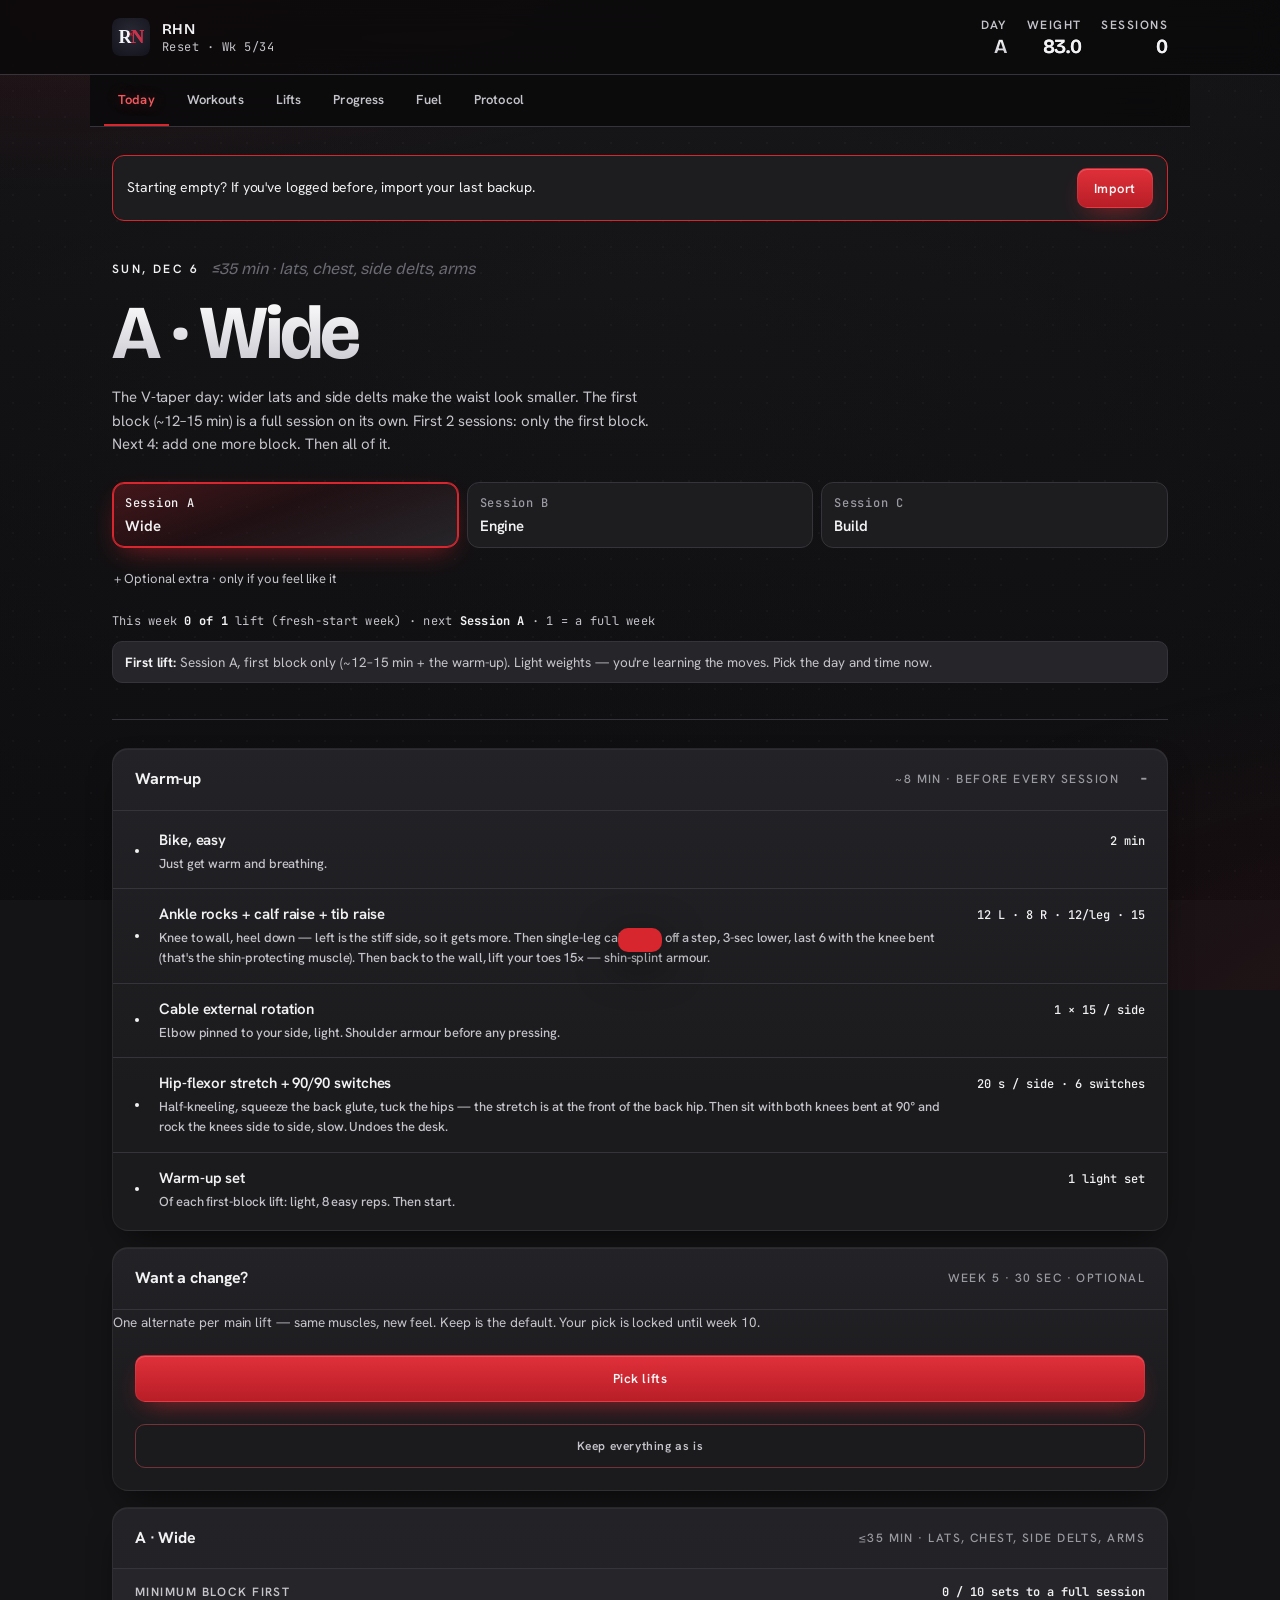
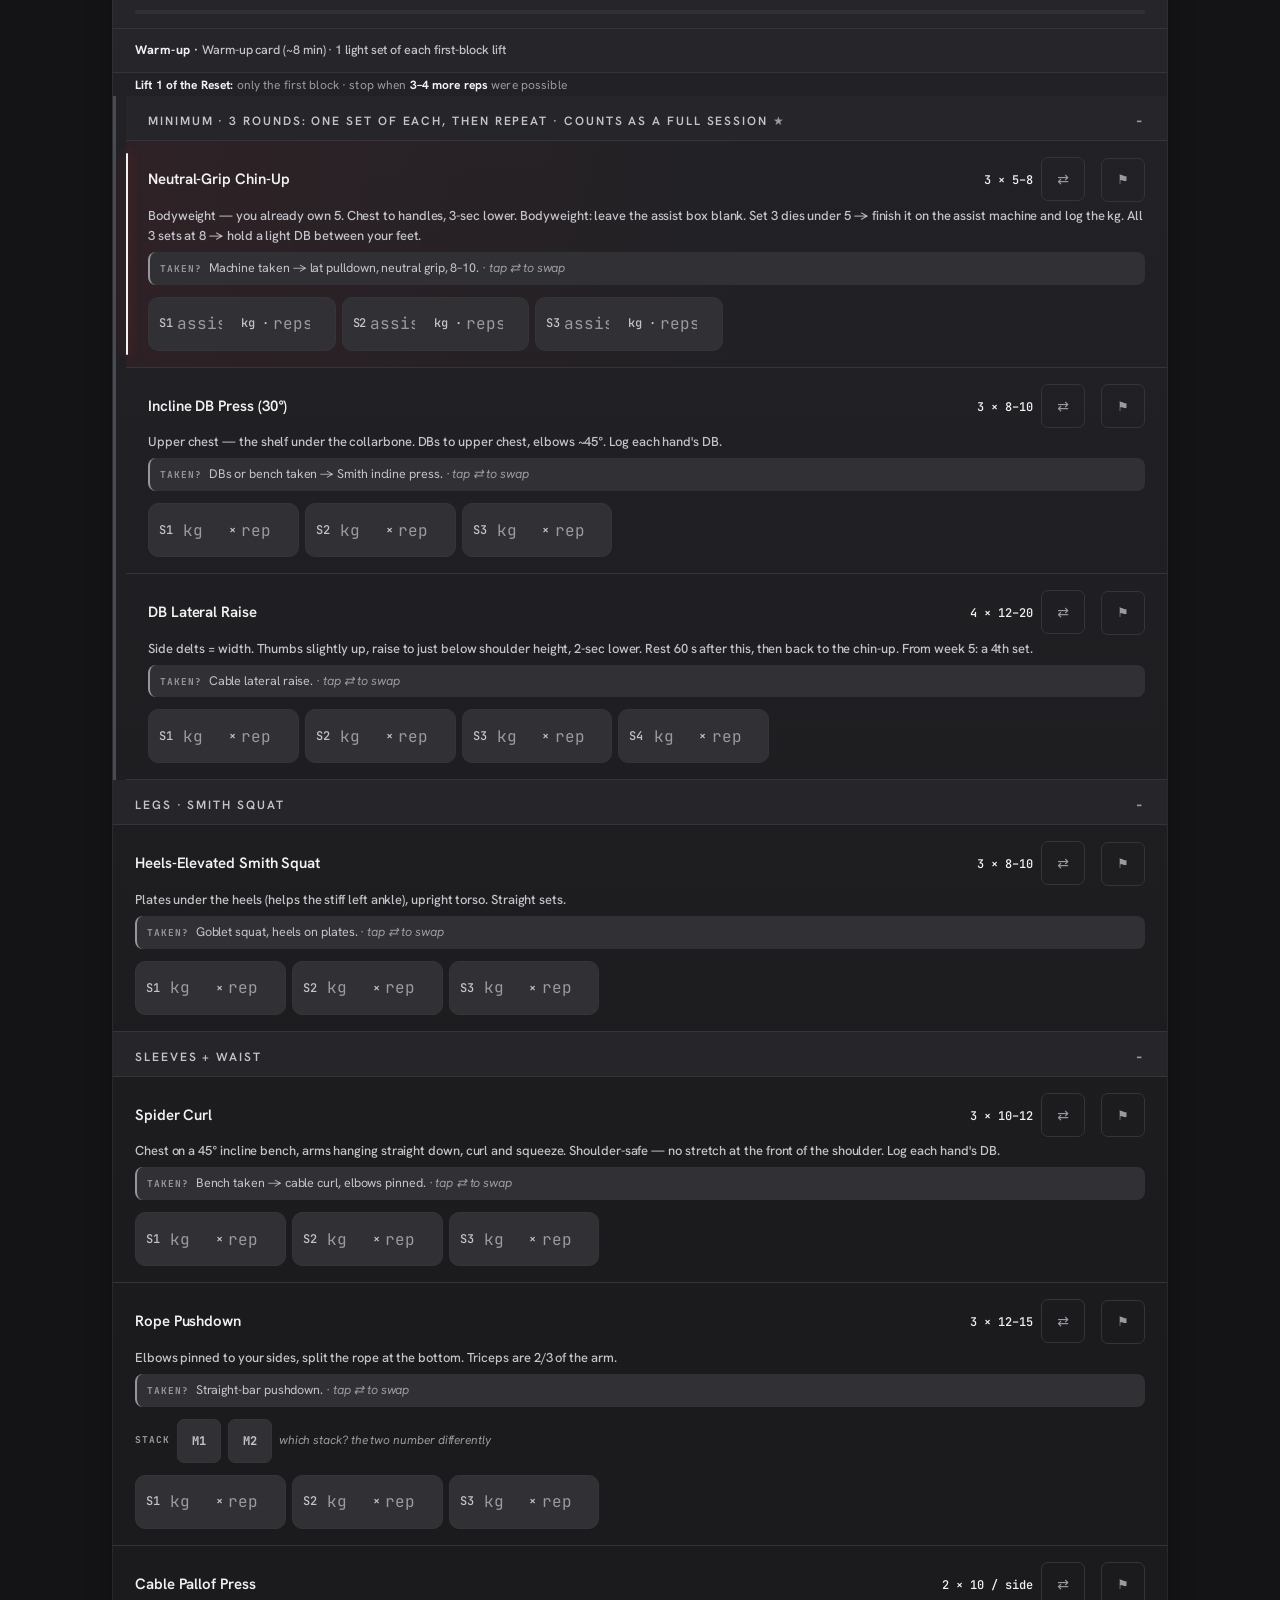
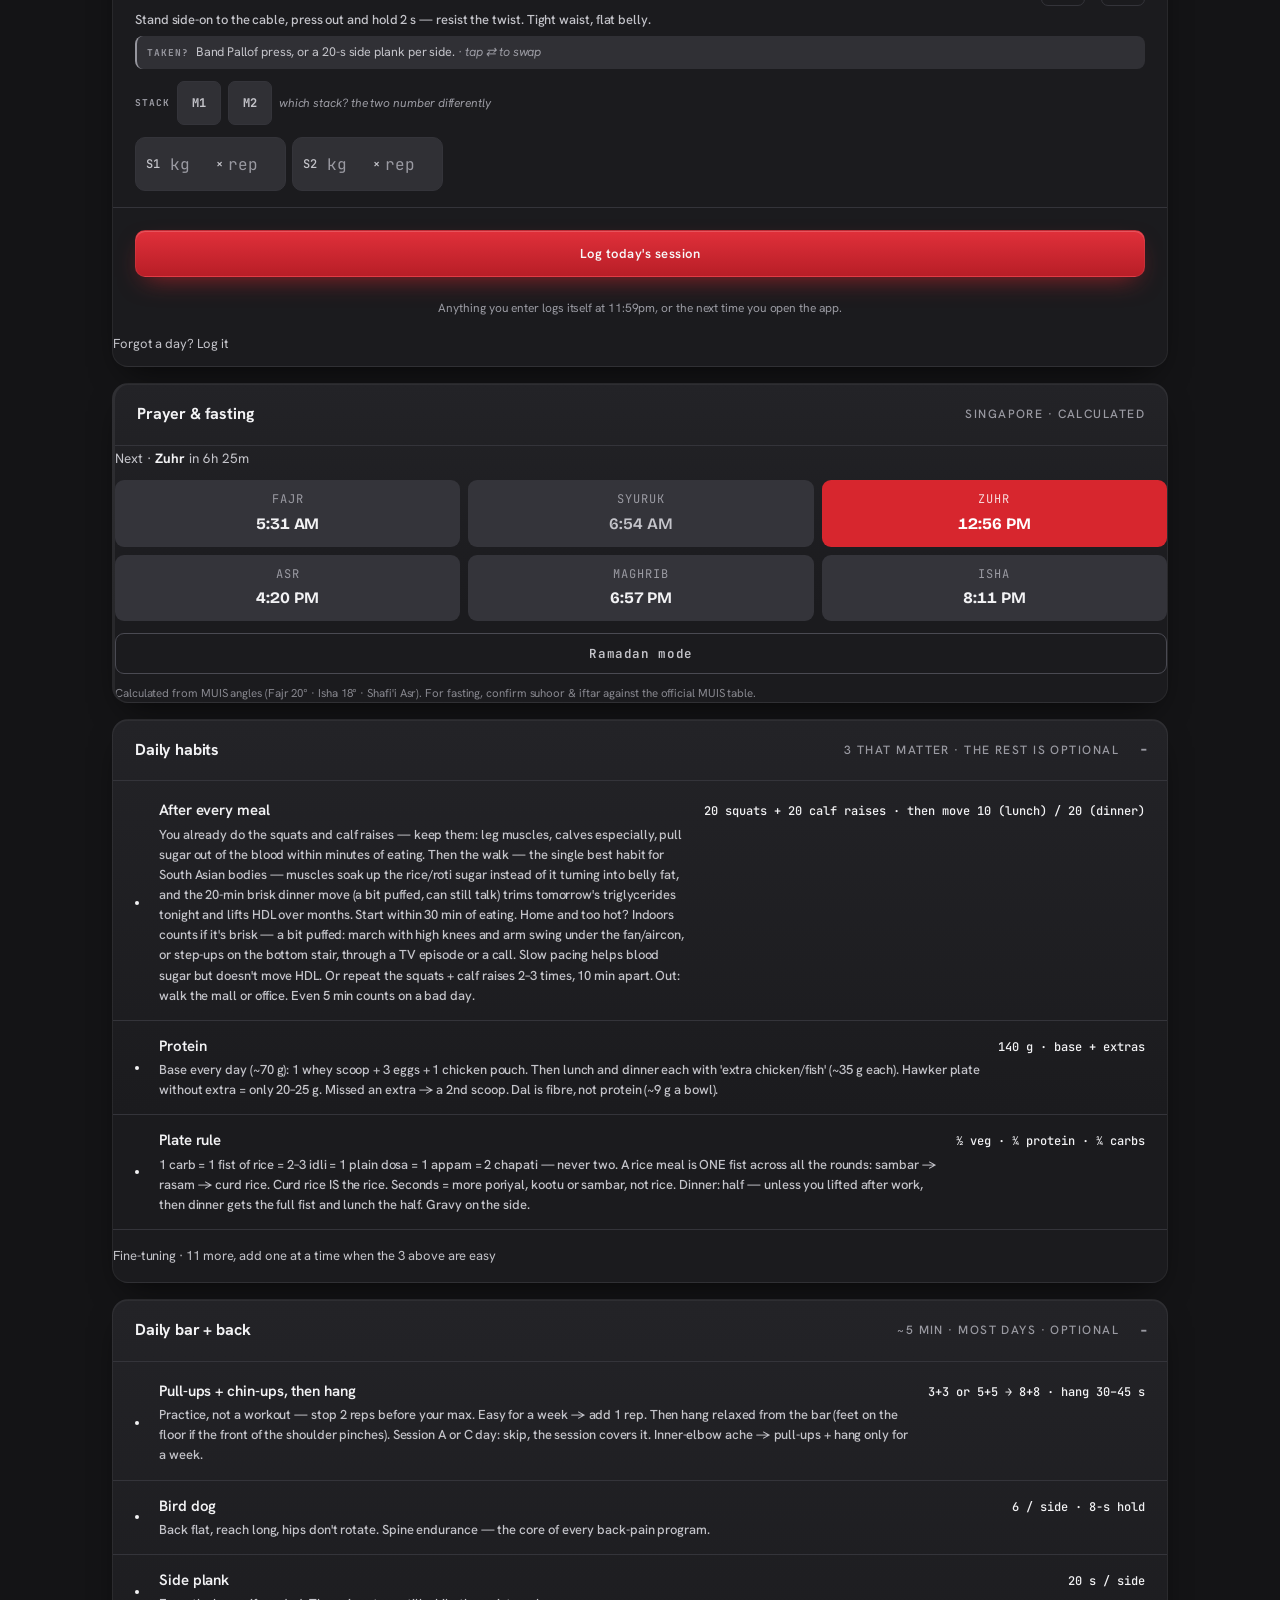
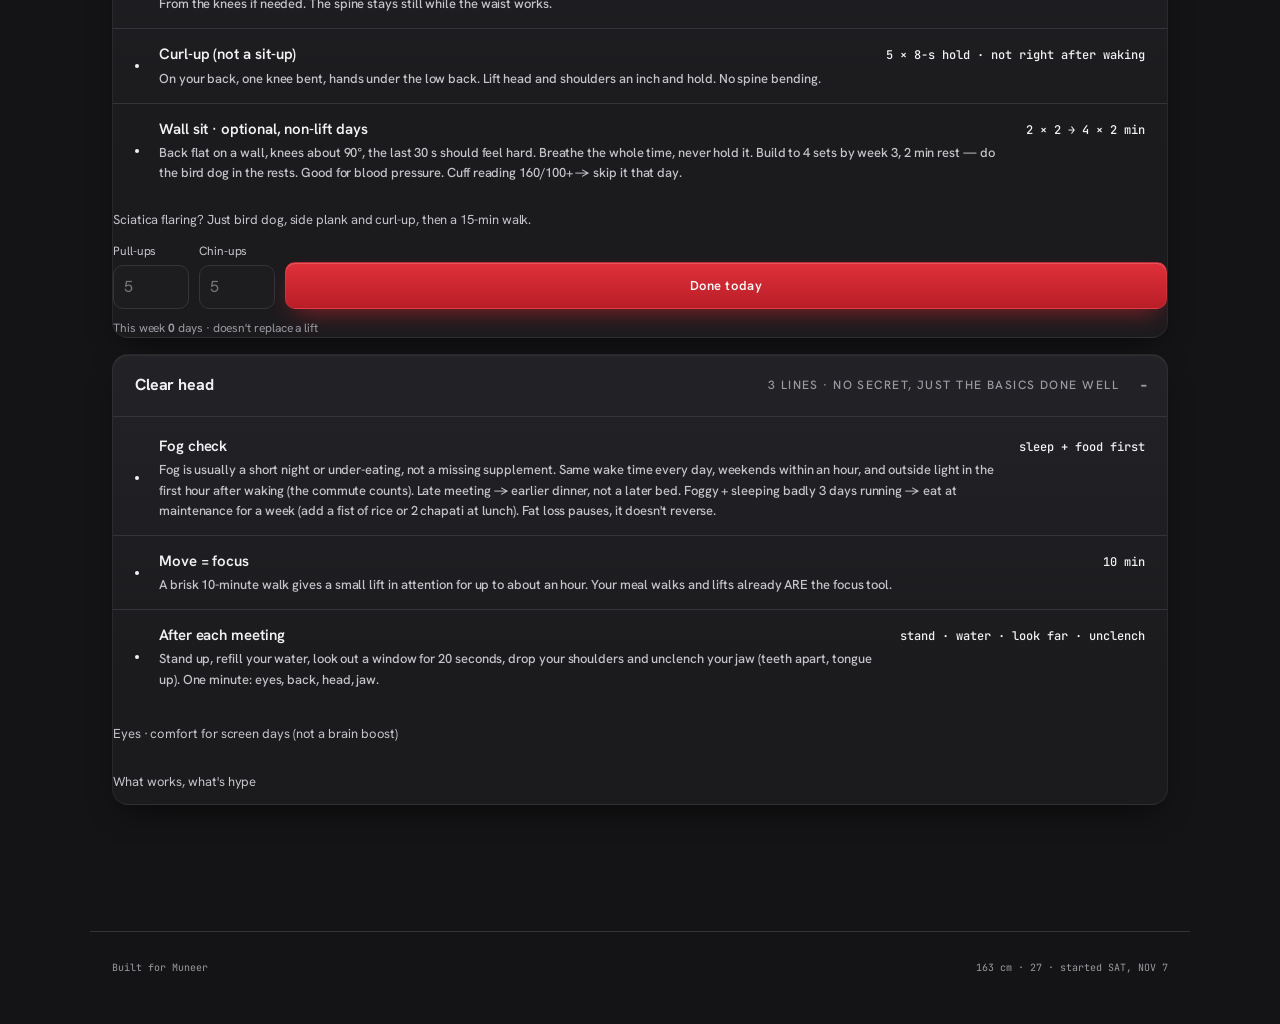
==== commit c3cc370a: "Cool pass: oxblood atmosphere, scarlet depth, silver numerals - Background: graphite with a soft oxb" ====
--- a/index.html
+++ b/index.html
@@ -17,7 +17,7 @@
 <meta name="apple-mobile-web-app-capable" content="yes" />
 <meta name="apple-mobile-web-app-status-bar-style" content="black-translucent" />
 <meta name="apple-mobile-web-app-title" content="RHN" />
-<link rel="stylesheet" href="styles.css?v=67" />
+<link rel="stylesheet" href="styles.css?v=69" />
 </head>
 <body>
 <header class="topbar">
@@ -492,6 +492,6 @@
 <div class="toast" id="toast"></div>
 
 <script src="data.js?v=88"></script>
-<script src="app.js?v=90"></script>
+<script src="app.js?v=91"></script>
 </body>
 </html>
--- a/styles.css
+++ b/styles.css
@@ -1,26 +1,26 @@
 /* RHN Protocol — refined */
 :root {
   /* canvas — neutral dark with faint purple lean, not blue */
-  --bg: #18181F;
-  --bg-1: #23232E;
-  --bg-2: #2D2D3A;
-  --bg-3: #383846;
-  --line: #424256;
-  --line-bright: #555570;
+  --bg: #141416;
+  --bg-1: #1D1D20;
+  --bg-2: #26262A;
+  --bg-3: #303035;
+  --line: #34343A;
+  --line-bright: #4A4A52;
 
   /* text — high contrast so it reads at LOW screen brightness */
-  --text: #FCFDFF;
-  --text-dim: #C2C7D4;
-  --text-faint: #888FA3;
+  --text: #F7F7F8;
+  --text-dim: #C4C4CA;
+  --text-faint: #9A9AA2;
 
   /* Spider-Verse / Bat Cave neon set */
   --wine: #C8334B;          /* primary · saturated wine, pops on neutral bg */
   --wine-bright: #E84966;
   --wine-dim: #80152B;
 
-  --cobalt: #5A5F75;        /* dim cool slate · only for quiet accents */
-  --cobalt-bright: #828699;
-  --cobalt-dim: #3A3F50;
+  --cobalt: #6A6A72;        /* dim cool slate · only for quiet accents */
+  --cobalt-bright: #96969E;
+  --cobalt-dim: #3E3E45;
 
   --crimson: #E11D2C;       /* numerals · Miguel O'Hara suit-crimson */
   --crimson-bright: #FF3848;
@@ -31,7 +31,7 @@
   --pink-bright: var(--crimson-bright);
   --pink-dim: var(--crimson-dim);
 
-  --slate: #5A5E72;         /* secondary · cold cave slate */
+  --slate: #6A6A72;         /* secondary · cold cave slate */
   --rust: #FF3838;          /* danger only */
 
   /* legacy var names */
@@ -65,32 +65,6 @@
 }
 
 /* ===== LIGHT THEME (default) — legible in a bright office, no brightness cranking ===== */
-:root.light {
-  --bg: #ECEAE3;          /* warm off-white canvas */
-  --bg-1: #FFFFFF;        /* card surface — clean white */
-  --bg-2: #F4F2EC;        /* subtle raised */
-  --bg-3: #E7E4DB;
-  --line: #D8D4CA;
-  --line-bright: #C2BDB1;
-
-  --text: #1B1B22;        /* near-black ink */
-  --text-dim: #6A655C;
-  --text-faint: #9C968B;
-
-  --wine: #B02A42;        /* deeper for contrast on light */
-  --wine-bright: #C8334B;
-  --wine-dim: #8A1F33;
-
-  --cobalt: #5A5F75;
-  --cobalt-bright: #474C60;
-  --cobalt-dim: #6E7388;
-
-  --crimson: #C81824;
-  --crimson-bright: #E11D2C;
-  --crimson-dim: #9A1422;
-
-  --shadow: 0 8px 28px rgba(40,30,30,0.12);
-}
 
 * { box-sizing: border-box; margin: 0; padding: 0; }
 
@@ -135,16 +109,7 @@
   z-index: 0;
 }
 /* Light theme: kill the dark moodlight, soften the dots to a faint warm tint */
-:root.light body::before { opacity: 0.5; background-image: radial-gradient(rgba(150,150,158,0.06) 1px, transparent 1.4px); }
-:root.light body::after {
-  background:
-    radial-gradient(ellipse 90% 60% at 0% 0%, rgba(150,150,158,0.06), transparent 60%),
-    radial-gradient(ellipse 70% 55% at 100% 100%, rgba(150,150,158,0.04), transparent 65%);
-}
 /* Light theme: flip the hardcoded translucent dark surfaces */
-:root.light .topbar { background: rgba(236,234,227,0.88); }
-:root.light .tabs { background: rgba(236,234,227,0.88); }
-:root.light .rest-bar { background: rgba(255,255,255,0.94); }
 
 /* Theme toggle button in the topbar */
 .theme-toggle {
@@ -2431,7 +2396,7 @@
 
 /* Under the hood (screening markers) */
 .mk-msg { font-size: 13px; color: var(--text-dim); margin: 4px 0 8px; line-height: 1.45; }
-.mk-better { color: #3fa66b; font-weight: 600; }
+.mk-better { color: var(--text); font-weight: 800; }
 .mk-form input[type="date"] { width: 150px; }
 .mk-form label { min-width: 70px; }
 
@@ -2456,68 +2421,38 @@
    a shade of the two bases, so the accent stays the one thing that pops.
    ===================================================================== */
 :root {
-  --bg: #18181F;
-  --bg-1: #23232E;
-  --bg-2: #2D2D3A;
-  --bg-3: #383846;
-  --line: #424256;
-  --line-bright: #555570;
-
-  --text: #FCFDFF;
-  --text-dim: #C2C7D4;
-  --text-faint: #888FA3;
-
-  --wine: #D3352A;
-  --wine-bright: #E84A3A;
-  --wine-dim: #8E2219;
-
-  --cobalt: #5A5F75;
-  --cobalt-bright: #828699;
-  --cobalt-dim: #3A3F50;
-  --slate: #5A5E72;
+  --bg: #141416;
+  --bg-1: #1D1D20;
+  --bg-2: #26262A;
+  --bg-3: #303035;
+  --line: #34343A;
+  --line-bright: #4A4A52;
+
+  --text: #F7F7F8;
+  --text-dim: #C4C4CA;
+  --text-faint: #9A9AA2;
+
+  --wine: #D7262E;
+  --wine-bright: #F2595F;
+  --wine-dim: #8F1A20;
+
+  --cobalt: #6A6A72;
+  --cobalt-bright: #96969E;
+  --cobalt-dim: #3E3E45;
+  --slate: #6A6A72;
 
   /* numerals read in off-white — red is saved for what you tap */
-  --crimson: #FCFDFF;
+  --crimson: #F7F7F8;
   --crimson-bright: #FFFFFF;
-  --crimson-dim: #C2C7D4;
-
-  --rust: #E84A3A;
+  --crimson-dim: #C4C4CA;
+
+  --rust: #F2595F;
   --shadow: 0 12px 40px rgba(0,0,0,0.55);
-  --on-accent: #FCFDFF;
-}
-:root.light {
-  --bg: #ECEAE3;
-  --bg-1: #FFFFFF;
-  --bg-2: #F4F2EC;
-  --bg-3: #E7E4DB;
-  --line: #D8D4CA;
-  --line-bright: #C2BDB1;
-
-  --text: #1B1B22;
-  --text-dim: #6A655C;
-  --text-faint: #9C968B;
-
-  --wine: #C22E22;
-  --wine-bright: #D3352A;
-  --wine-dim: #8E2219;
-
-  --cobalt: #5A5F75;
-  --cobalt-bright: #474C60;
-  --cobalt-dim: #6E7388;
-  --slate: #5A5F75;
-
-  --crimson: #1B1B22;
-  --crimson-bright: #2D2D3A;
-  --crimson-dim: #6A655C;
-
-  --rust: #C22E22;
-  --shadow: 0 8px 28px rgba(40,30,30,0.12);
-  --on-accent: #FFFFFF;
+  --on-accent: #F7F7F8;
 }
 .btn-primary { color: var(--on-accent); }
 
 /* Light mode sits on plain bone — no dark-mode vignette underneath */
-html.light, html.light body { background-image: none; background-color: var(--bg); }
 
 /* =====================================================================
    PAIR AND POP (D:\Code\COLOR-RULES.md) · grey + off-white + ONE red
@@ -2525,19 +2460,7 @@
    session, progress, the rest bar, focus. Everything decorative is neutral.
    Whites and blacks are tinted (cool, to match the charcoal); text passes AA.
    ===================================================================== */
-:root { --text: #F2F3F7; --on-accent: #FCFDFF; }
-:root.light {
-  --bg: #ECECEF;          /* porcelain — cool, so the red pops from the opposite side */
-  --bg-1: #FAFAF8;        /* no pure white */
-  --bg-2: #F2F2F4;
-  --bg-3: #E4E4E8;
-  --line: #D6D6DC;
-  --line-bright: #BDBDC5;
-  --text-dim: #55545B;
-  --text-faint: #68676D;  /* was 2.4:1 — now ≥ 4.7:1 */
-  --on-accent: #FCFDFF;
-}
-:root.light .topbar, :root.light .tabs { background: rgba(236,236,239,0.9); }
+:root { --text: #F2F2F4; --on-accent: #F7F7F8; }
 
 /* progress = the pop */
 .session-progress-fill, .session-progress-fill.complete { background: var(--wine); }
@@ -2606,3 +2529,41 @@
   --on-accent: #F7F7F8;
 }
 .theme-toggle { display: none !important; }
+
+/* =====================================================================
+   COOL PASS · graphite + oxblood atmosphere + scarlet glow + silver
+   Still one accent family (red, hue 350–360°). No orange, green or blue.
+   ===================================================================== */
+body::before { background-image: radial-gradient(rgba(255,255,255,0.028) 1px, transparent 1.4px); opacity: 1; }
+body::after {
+  background:
+    radial-gradient(ellipse 95% 55% at 12% -8%, rgba(140,18,30,0.30), transparent 62%),
+    radial-gradient(ellipse 70% 50% at 105% 105%, rgba(90,12,20,0.22), transparent 70%);
+}
+.card {
+  background: linear-gradient(180deg, #232327 0%, #1B1B1E 70%);
+  border-color: rgba(255,255,255,0.06);
+  box-shadow: inset 0 1px 0 rgba(255,255,255,0.05), 0 14px 34px -14px rgba(0,0,0,0.75);
+}
+/* silver numerals + titles */
+.stat-value, .progress-stat-value, .hero-title {
+  background: linear-gradient(180deg, #FFFFFF 0%, #C6C6CE 100%);
+  -webkit-background-clip: text; background-clip: text; color: transparent;
+}
+/* scarlet with depth */
+.btn-primary {
+  background: linear-gradient(180deg, #E0303A 0%, #B81E27 100%);
+  box-shadow: inset 0 1px 0 rgba(255,255,255,0.18), 0 10px 26px -10px rgba(215,38,46,0.7);
+  border: 1px solid rgba(255,255,255,0.06);
+}
+.btn-primary.done { background: transparent; box-shadow: none; }
+.session-progress-fill, .session-progress-fill.complete {
+  background: linear-gradient(90deg, #A61A23 0%, #D7262E 60%, #F2595F 100%);
+  box-shadow: 0 0 12px rgba(215,38,46,0.55);
+}
+.tab.active { text-shadow: 0 0 14px rgba(242,89,95,0.35); }
+.day-pill.active {
+  background: linear-gradient(160deg, rgba(215,38,46,0.26) 0%, rgba(90,12,20,0.20) 45%, var(--bg-2) 100%);
+  box-shadow: inset 0 0 0 1px var(--wine), 0 10px 28px -10px rgba(215,38,46,0.6);
+}
+.extras-toggle:hover, .extra-chip:hover { color: var(--text); }
